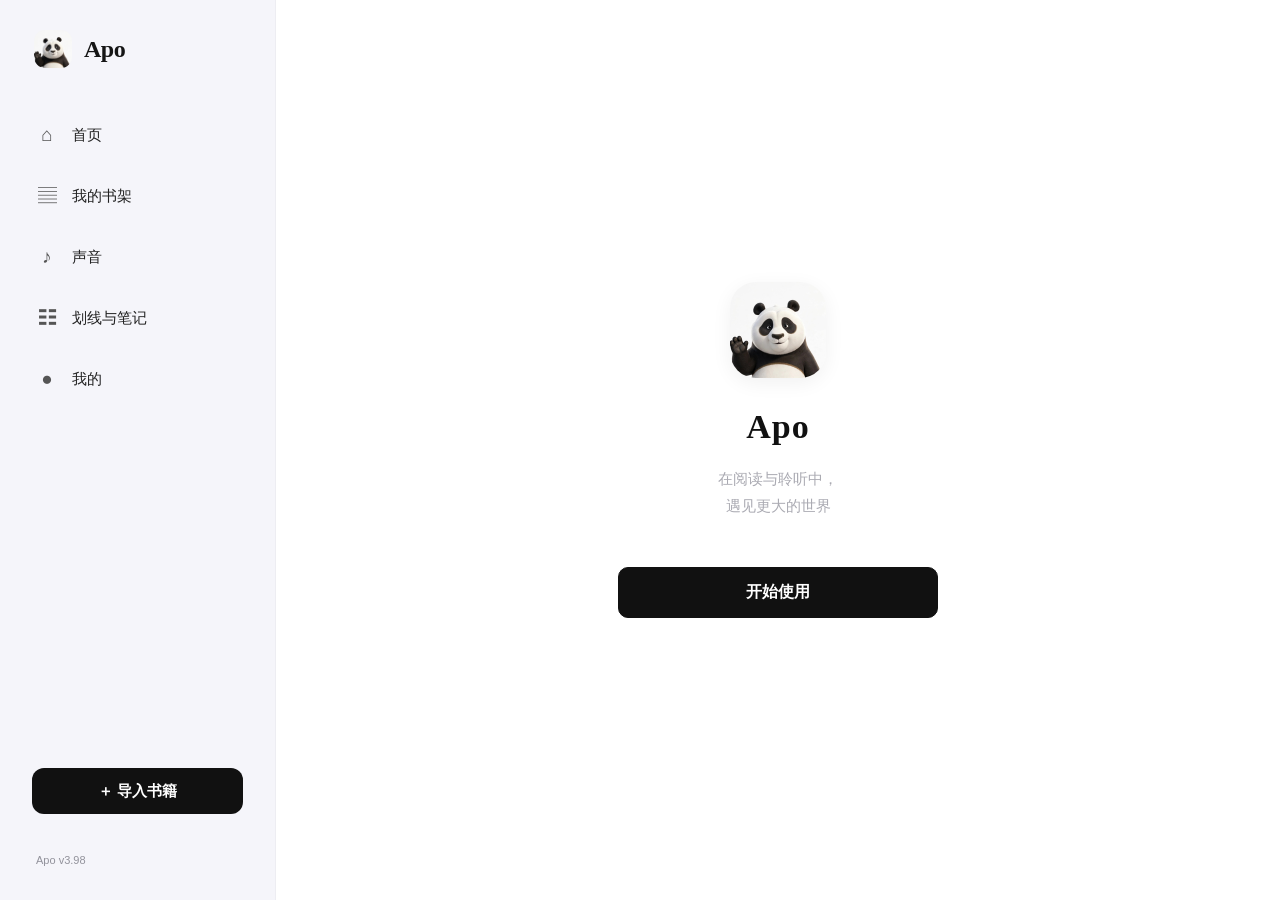
==== index.html @ 7607b4ea "v3.98: fix tap-to-flip stealing first tap in immersive mode — edge tap now reveals chrome instead of" ====
<!DOCTYPE html>
<html lang="zh-CN">
<head>
<meta charset="UTF-8">
<meta name="viewport" content="width=device-width, initial-scale=1.0, viewport-fit=cover">
<meta name="theme-color" content="#ffffff">
<meta name="mobile-web-app-capable" content="yes">
<meta name="apple-mobile-web-app-capable" content="yes">
<meta name="apple-mobile-web-app-status-bar-style" content="default">
<link rel="manifest" href="manifest.json">
<link rel="icon" type="image/png" sizes="192x192" href="icon-192.png">
<link rel="apple-touch-icon" href="icon-192.png">
<title>Apo · 把书听成故事</title>
<link rel="stylesheet" href="css/styles.css">
<script>
if ('serviceWorker' in navigator) {
  window.addEventListener('load', () => {
    navigator.serviceWorker.register('./sw.js').then(reg=>{
      // 主动检查更新：加载时 + 切回前台时 + 每 10 分钟
      const check=()=>{ try{ reg.update(); }catch(_){} };
      check();
      setInterval(check, 10*60*1000);
      document.addEventListener('visibilitychange', ()=>{ if(!document.hidden) check(); });
      // 新版本就绪后弹条提示，用户点一下即刷新（不打断阅读）
      reg.addEventListener('updatefound', ()=>{
        const nw=reg.installing;
        if(!nw) return;
        nw.addEventListener('statechange', ()=>{
          if(nw.state==='installed' && navigator.serviceWorker.controller){
            const bar=document.createElement('div');
            bar.id='sw-update-bar';
            bar.innerHTML='<span>Apo 有新版本</span><button>立即更新</button>';
            bar.querySelector('button').onclick=()=>window.location.reload();
            document.body.appendChild(bar);
          }
        });
      });
    }).catch(()=>{});
  });
}
</script>
</head>
<body>
<aside id="sidebar">
  <div class="sb-brand"><img src="icon-192.png" alt="Apo"><span>Apo</span></div>
  <button class="sb-item cur" data-v="home"><span class="ti">⌂</span>首页</button>
  <button class="sb-item" data-v="library"><span class="ti">▤</span>我的书架</button>
  <button class="sb-item" data-v="voice"><span class="ti">♪</span>声音</button>
  <button class="sb-item" data-v="notes"><span class="ti">☷</span>划线与笔记</button>
  <button class="sb-item" data-v="mine"><span class="ti">●</span>我的</button>
  <div class="sb-foot">
    <button class="sb-import" id="sb-add">＋ 导入书籍</button>
    <div class="sb-ver">Apo v3.98</div>
  </div>
</aside>
<div id="app">

  <!-- 启动页 -->
  <main id="view-splash" class="view hidden">
    <div class="splash-logo"><img src="icon-192.png" alt="Apo"></div>
    <h1 class="serif">Apo</h1>
    <p class="slogan">在阅读与聆听中，<br>遇见更大的世界</p>
    <button id="btn-start" class="btn-primary">开始使用</button>
  </main>

  <!-- 首页 -->
  <main id="view-home" class="view hidden">
    <header class="rd-top">
      <div class="rd-logo">Apo</div>
      <div class="rd-top-icons">
        <button class="rd-icbtn" id="btn-home-settings" title="我的" aria-label="我的"><svg width="22" height="22" viewBox="0 0 24 24" fill="none" stroke="#111" stroke-width="2" stroke-linecap="round"><line x1="4" y1="7" x2="20" y2="7"/><circle cx="9" cy="7" r="2.2" fill="#fff"/><line x1="4" y1="17" x2="20" y2="17"/><circle cx="15" cy="17" r="2.2" fill="#fff"/></svg></button>
        <button class="rd-avatar" id="btn-mine" title="我的" style="font-size:12px">忆宁</button>
      </div>
    </header>
    <div class="rd-search" id="home-search" role="button" tabindex="0" aria-label="搜索书籍"><span>✦</span><span class="hs-t">搜书名、作者，或描述你想找的书</span></div>

    <div class="rd-banner" id="banner">
      <button class="rb-x" id="banner-x" aria-label="关闭横幅">✕</button>
      <div class="rb-slides">
        <div class="rb-slide cur" data-s="0">
          <div class="rb-t">连续阅读打卡</div>
          <div class="rb-d" id="banner-sub">今天还没开始读，点下面开始今日阅读。</div>
          <button class="rb-btn" id="banner-btn">去阅读 ›</button>
        </div>
        <div class="rb-slide" data-s="1">
          <div class="rb-t">克隆你的声音</div>
          <div class="rb-d">录 20 秒，做出你的专属音色，用自己的声音听书。</div>
          <button class="rb-btn" id="banner-btn2">去克隆 ›</button>
        </div>
      </div>
      <div class="rb-dots" id="banner-dots"><i class="cur" data-s="0"></i><i data-s="1"></i></div>
      <div class="rb-bg"></div>
    </div>

    <div id="continue-wrap" class="hidden">
      <div class="rd-sec"><h3>继续阅读</h3></div>
      <div class="rd-hscroll" id="cont-list"></div>
    </div>

    <div>
      <div class="rd-sec"><h3>经典必读</h3><button class="more" id="classics-more">›</button></div>
      <div class="rd-hscroll" id="classics-list"></div>
    </div>

    <div class="rd-sec" id="home-stats-link"><h3>阅读统计 <small>›</small></h3></div>
    <div class="rd-stat">
      <div class="rd-ring">
        <svg viewBox="0 0 120 120">
          <circle cx="60" cy="60" r="52" class="rg-bg"/>
          <circle cx="60" cy="60" r="52" class="rg-fg" id="stat-ring-fg"/>
        </svg>
        <div class="rd-ring-c"><div class="lb">今日阅读时长</div><div class="tm" id="stat-time">0:00</div></div>
      </div>
    </div>
    <div class="rd-goal"><span id="stat-streak" style="margin-right:10px;color:#888;font-size:13px">🔥0天</span><button id="stat-goal">目标 <b id="stat-target">30分钟</b> ▾</button></div>

    <div id="home-empty" class="empty hidden">
      <svg class="empty-illus" viewBox="0 0 150 112" aria-hidden="true">
        <circle cx="75" cy="56" r="52" fill="#f7f2e7"/>
        <path d="M48 72 Q61 64 75 70 Q89 64 102 72 L102 46 Q89 38 75 44 Q61 38 48 46 Z" fill="#fffdf8" stroke="#2b2620" stroke-width="2.5" stroke-linejoin="round"/>
        <line x1="75" y1="44" x2="75" y2="70" stroke="#2b2620" stroke-width="2"/>
        <path d="M36 50 q-7 6 0 13" stroke="#c9a86a" stroke-width="2.5" fill="none" stroke-linecap="round"/>
        <path d="M112 50 q8 7 0 13" stroke="#b5493a" stroke-width="2.5" fill="none" stroke-linecap="round"/>
        <path d="M120 44 q12 11 0 25" stroke="#b5493a" stroke-width="2.5" fill="none" stroke-linecap="round" opacity=".5"/>
      </svg><p class="serif">书架还是空的</p>
      <p class="sub">点下方 ＋ 导入 PDF / EPUB / TXT，把书听成故事</p>
    </div>
  </main>

  <!-- 书架 -->
  <main id="view-library" class="view hidden">
    <header class="rd-lib-top">
      <div class="t serif">书架</div>
      <div class="ics">
        <button class="lib-icbtn" id="lib-search" title="搜索书架" aria-label="搜索书架">⌕</button>
        <button class="lib-icbtn" id="lib-sort" title="切换排序" aria-label="切换排序">⇅</button>
        <button class="lib-icbtn" id="lib-menu" title="按类型筛选" aria-label="按类型筛选">⋮</button>
      </div>
    </header>
    <div id="shelf-toolbar" class="hidden">
      <label class="shelf-find" title="只搜索本机书架">
        <span aria-hidden="true">⌕</span><input id="shelf-filter" type="search" placeholder="搜索我的书架">
      </label>
      <select id="shelf-format" aria-label="按文件类型筛选">
        <option value="all">全部文件</option><option value="pdf">PDF</option><option value="epub">EPUB</option><option value="txt">TXT</option><option value="docx">DOCX</option>
      </select>
      <select id="shelf-sort" aria-label="书籍排序">
        <option value="recent">最近阅读</option><option value="added">添加时间</option><option value="title">书名</option>
      </select>
      <span id="shelf-count" class="shelf-count"></span>
    </div>
    <div id="view-shelf">
      <section id="recent-section" class="shelf-section recent-section">
        <div class="shelf-section-head"><h2>最近阅读</h2><span id="recent-count"></span></div>
        <div class="recent-viewport">
          <div id="recent-list" class="recent-list"></div>
          <button id="recent-next" class="recent-next" aria-label="查看更多最近阅读">›</button>
        </div>
      </section>
      <section class="shelf-section">
        <div id="cat-bar" aria-label="书架分类"></div>
        <div id="shelf-has">
          <div id="shelf-list"></div>
          <div id="shelf-no-results" class="empty hidden">没有符合条件的书籍</div>
        </div>
        <div id="shelf-empty" class="empty hidden">
          <div class="empty-icon">▤</div>
          <p class="serif">书架还是空的</p>
          <p class="sub">导入 PDF / EPUB / DOCX / TXT，把书听成故事</p>
          <button id="btn-import-empty" class="btn-primary">＋ 添加第一本书</button>
        </div>
      </section>
    </div>
    <input type="file" id="ocr-input" accept="image/*" hidden>
    <input type="file" id="file-input" accept=".pdf,.epub,.txt,.docx,.md,.html,.htm,.fb2" multiple hidden>
  </main>

  <!-- 搜书（正版来源） -->
  <main id="view-search" class="view hidden">
    <div class="s-top">
      <button class="s-back" id="search-back">‹</button>
      <input class="s-input" id="search-q" placeholder="搜书名、作者，或描述你想找的书">
      <button class="s-go" id="btn-search" aria-label="搜索书目">➤</button>
    </div>
    <button id="btn-anna" class="anna-btn">📚 在 Anna's Archive 搜书 <span>↗</span></button>
    <div id="anna-fallback" class="hidden" style="padding:8px 20px 0;font-size:13px;color:#888"></div>
    <div class="aa-mirrors" id="aa-mirrors"><span>镜像：</span><button data-m="https://annas-archive.pk">.pk</button><button data-m="https://annas-archive.gl">.gl</button><button data-m="https://annas-archive.gd">.gd</button><span class="aa-hint">打不开就换一个</span></div>
    <div class="search-note">目录检索会向 Open Library 与 Project Gutenberg 发送关键词。勾选 Gemini 后，描述也会发给 Google Gemini 做检索词扩展。点上方按钮直接在 Anna's Archive 全网搜书。</div>
    <label class="search-ai-toggle"><input id="search-ai" type="checkbox"><span>✦ 用 Gemini 理解我的描述</span></label>
    <div id="search-history" class="search-history"></div>
    <div id="search-results"></div>
  </main>

  <!-- 书籍详情 -->
  <!-- 阅读器 -->
  <main id="view-reader" class="view hidden">
    <header id="reader-bar">
      <div class="reader-leading">
        <button id="btn-back" class="icon-btn" aria-label="返回">‹</button>
      </div>
      <div class="reader-doc">
        <div class="reader-doc-meta"><span id="reader-chapter" class="reader-ch" title="打开目录"></span><span id="reader-count" class="reader-count"></span></div>
      </div>
      <div class="reader-center">
        <button id="btn-ai-typeset" class="ai-typeset-btn" title="AI 排版"><span class="ai-spark">✦</span>AI排版</button>
      </div>
      <div class="reader-actions">
        <button id="btn-reader-pdf" class="icon-btn pdf-btn hidden" title="切到 PDF 原版">P</button>
        <button id="btn-reader-toc" class="icon-btn" title="目录">☰</button>
        <button id="btn-reader-typeset" class="icon-btn" title="排版设置">Aa</button>
        <button id="btn-reader-more" class="icon-btn" title="更多">···</button>
      </div>
    </header>
    <div id="ai-typeset-status" class="hidden"><span class="ai-spin">↻</span><span id="ai-typeset-status-t">AI排版中…</span></div>
    <div id="chapter-drawer" class="drawer hidden">
      <div class="drawer-head"><span class="serif">目录</span> <button id="btn-chapters-close" class="btn-ghost">✕</button></div>
      <div class="cd-seg" role="tablist">
        <button class="cd-seg-btn" data-tab="search">搜索</button>
        <button class="cd-seg-btn cur" data-tab="toc">目录</button>
        <button class="cd-seg-btn" data-tab="marks">书签</button>
      </div>
      <div class="cd-pane hidden" id="cd-pane-search">
        <div class="cd-search-top">
          <input id="cd-search-q" type="search" placeholder="搜索本书内容" aria-label="搜索本书内容">
          <button id="cd-search-prev" class="btn-ghost sm" title="上一个结果">↑</button>
          <button id="cd-search-next" class="btn-ghost sm" title="下一个结果">↓</button>
        </div>
        <div id="cd-search-count" class="cd-search-count">输入关键词搜索整本书</div>
        <div id="cd-search-results"></div>
      </div>
      <div class="cd-pane" id="cd-pane-toc">
        <div class="drawer-tools">
          <button id="dr-ai" class="btn-ghost sm">✦ AI 助手</button>
          <button id="dr-type" class="btn-ghost sm">Aa 排版</button>
          <button id="dr-bilingual" class="btn-ghost sm">🌐 双语</button>
          <button id="dr-trbook" class="btn-ghost sm">📖 整书翻译</button>
          <button id="dr-notes" class="btn-ghost sm">▤ 划线笔记</button>
          <button id="dr-bookmark" class="btn-ghost sm">♧ 本页书签</button>
          <div id="tr-progress" style="display:none;width:100%;font-size:12px;color:#666;padding:6px 0"></div>
        </div>
        <div id="chapter-list"></div>
      </div>
      <div class="cd-pane hidden" id="cd-pane-marks">
        <div id="cd-marks-list"></div>
      </div>
    </div>
    <div id="reader-pages"><article id="content"></article></div>
    <div class="reader-turn-controls" aria-label="翻页控制">
      <button id="reader-prev" class="reader-turn" type="button" aria-label="上一页" title="上一页">‹</button>
      <button id="reader-next" class="reader-turn" type="button" aria-label="下一页" title="下一页">›</button>
    </div>
    <div id="sel-tip" class="sel-tip hidden">已选中 <button id="btn-hl" class="btn-ghost sm">划线</button><button id="btn-note" class="btn-ghost sm">笔记</button><button id="btn-tr" class="btn-ghost sm">翻译</button><button id="btn-ai-ask" class="btn-primary sm">AI 讲解</button></div>
    <div id="reader-fabs">
      <button id="ai-fab" title="AI 书伴"><span>Ai</span></button>
      <button id="stop-fab" title="停止朗读">■</button>
    </div>
    <div id="voice-sheet" class="sheet hidden">
      <div class="sheet-head"><span class="serif">音色广场</span> <button id="voice-sheet-close" class="btn-ghost">✕</button></div>
      <div id="vs-tabs" role="tablist">
        <button data-tab="plaza" class="cur">音色广场</button>
        <button data-tab="recent">最近</button>
        <button data-tab="fav">收藏</button>
        <button data-tab="clone">克隆</button>
        <button data-tab="offline">离线</button>
      </div>
      <div id="vs-filters">
        <button data-f="lang">中文 ›</button>
        <button data-f="gender">性别 ›</button>
        <button data-f="texture">音色质感 ›</button>
        <button data-f="scene">场景 ›</button>
      </div>
      <div id="voice-sheet-list"></div>
      <p class="hint" style="padding:0 18px 14px">点头像试听，点名字选用；云端音色按字符计费。</p>
    </div>
    <footer id="reader-player">
      <div class="rp-times">
        <span id="rp-elapsed">00:00:00</span>
        <input type="range" id="rp-seek" min="0" max="1000" value="0" aria-label="播放进度">
        <span id="rp-remaining">-00:00:00</span>
      </div>
      <div class="rp-row">
        <div class="cover sm rp-cover" id="rp-cover" title="打开全屏播放器"></div>
        <div class="rp-controls">
          <button id="rp-back" class="rp-btn" title="快退15秒"><svg viewBox="0 0 24 24" fill="none" stroke="currentColor" stroke-width="2" stroke-linecap="round" stroke-linejoin="round" aria-hidden="true"><polyline points="1 4 1 10 7 10"></polyline><path d="M3.51 15a9 9 0 1 0 2.13-9.36L1 10"></path></svg></button>
          <button id="rp-play" class="rp-play" title="播放/暂停"><svg viewBox="0 0 24 24" fill="currentColor" aria-hidden="true"><path d="M7 2v20l14-10z"/></svg></button>
          <button id="rp-fwd" class="rp-btn" title="快进15秒"><svg viewBox="0 0 24 24" fill="none" stroke="currentColor" stroke-width="2" stroke-linecap="round" stroke-linejoin="round" aria-hidden="true"><polyline points="23 4 23 10 17 10"></polyline><path d="M20.49 15a9 9 0 1 1-2.12-9.36L23 10"></path></svg></button>
        </div>
        <button id="rp-speed" class="rp-speed" title="倍速"><svg viewBox="0 0 24 24" width="16" height="16" fill="none" stroke="currentColor" stroke-width="1.8" stroke-linejoin="round"><path d="M12 2.5l7.5 4.3v8.4L12 19.5l-7.5-4.3V6.8z"/><circle cx="12" cy="11" r="2.6"/></svg><span id="rp-speed-v">1.0x</span></button>
      </div>
    </footer>
  </main>

  <!-- 声音中心 -->
  <main id="view-voice" class="view hidden">
    <header class="topbar"><div class="brand serif">声音</div><span style="width:34px"></span></header>
    <div class="voice-tabs">
      <button class="vt cur" data-t="plaza">广场</button>
      <button class="vt" data-t="cloud">云端</button>
      <button class="vt" data-t="clone">克隆</button>
      <button class="vt" data-t="multi">多角色</button>
    </div>
    <div id="vt-plaza">
      <div class="chips" id="plaza-chips"></div>
      <div id="plaza-note"></div>
      <div id="plaza-list"></div>
      <p class="hint">广场音色为本机高质量系统语音精选，离线可用。最终音质取决于设备自带的语音库（Edge / iOS 的中文语音效果最好）。</p>
    </div>
    <div id="vt-cloud" class="hidden">
      <div class="sec-head" style="margin-top:2px"><h3 class="serif" id="cloud-count">云端</h3>
        <button class="btn-ghost sm" id="btn-cloud-refresh">↻ 刷新</button></div>
      <div id="cloud-list"></div>
      <p class="hint">ElevenLabs 云端音色：每个都是独立训练的嗓音，千奇百怪。试听与朗读按字符计费，免费版每月约可听半小时。你在 ElevenLabs 克隆的音色会自动出现在这里。</p>
    </div>
    <div id="vt-clone" class="hidden">
      <div class="sec-head" style="margin-top:2px"><h3 class="serif" id="clone-count">我的音色</h3>
        <button class="btn-primary sm" id="btn-clone-new">＋ 创建克隆音色</button></div>
      <div id="clone-list"></div>
      <p class="hint">克隆在服务商云端完成：准备一段 20 秒以上的清晰人声（录制 / 上传音频 / 上传视频自动提取），经克隆接口生成专属 voice id。Key 只存本机。</p>
    </div>
    <div id="vt-multi" class="hidden">
      <div id="cast-books"></div>
      <p class="hint">AI 通读全书解析人物角色，为每个角色分配音色，朗读时按说话人自动切换。用到「我的」里的 Gemini Key。</p>
    </div>
  </main>

  <!-- AI书伴 -->
  <main id="view-bookchat" class="view hidden">
    <div class="s-top"><button class="s-back" id="bookchat-back">‹</button><div class="serif" style="font-size:18px">📖 AI书伴</div><div style="width:40px"></div></div>
    <div id="bookchat-sugg" style="padding:4px 20px 8px"></div>
    <div id="bookchat-list" style="padding:8px 0 16px;max-height:55vh;overflow-y:auto"></div>
    <div style="display:flex;gap:8px;padding:0 20px 30px">
      <input class="s-input" id="bookchat-input" placeholder="问这本书…" style="background:#fff">
      <button class="btn-primary" id="bookchat-send">发送</button>
    </div>
  </main>

  <!-- 书签 -->
  <main id="view-bookmarks" class="view hidden">
    <div class="s-top"><button class="s-back" id="bookmarks-back">‹</button><div class="serif" style="font-size:18px">我的书签</div><div style="width:40px"></div></div>
    <div id="bookmarks-list" style="padding:8px 0 40px"></div>
  </main>

  <!-- 阅读统计详情 -->
  <main id="view-stats" class="view hidden">
    <div class="s-top"><button class="s-back" id="stats-back">‹</button><div class="serif" style="font-size:18px">阅读统计</div><div style="width:40px"></div></div>
    <div style="padding:0 20px">
      <div style="display:flex;gap:8px;margin-bottom:12px" id="stats-tabs">
        <button class="chat-sugg" data-p="week">周</button>
        <button class="chat-sugg" data-p="month">月</button>
      </div>
      <div id="stats-chart" style="display:flex;align-items:flex-end;gap:6px;height:160px;padding:12px;background:#fff;border-radius:12px;margin-bottom:12px"></div>
      <div id="stats-summary" style="background:#fff;border-radius:12px;padding:14px 16px"></div>
      <div style="margin-top:12px;background:#fff;border-radius:12px;padding:14px 16px">
        <div class="serif" style="margin-bottom:8px">每日目标（分钟）</div>
        <div style="display:flex;gap:8px" id="stats-goals"></div>
      </div>
    </div>
  </main>

  <!-- 笔记汇总 -->
  <main id="view-notes" class="view hidden">
    <div class="s-top"><button class="s-back" id="notes-back">‹</button><div class="serif" style="font-size:18px">划线与笔记</div><div style="width:40px"></div></div>
    <div id="notes-list" style="padding:8px 0 40px"></div>
  </main>

  <!-- 我的 -->
  <main id="view-mine" class="view hidden">
    <header class="topbar">
      <button id="mine-back" class="icon-btn">‹</button>
      <span style="width:34px"></span>
    </header>
    <div id="view-mine-body" style="padding:6px 18px 150px">
      <div class="mine-head">
        <div class="avatar-btn lg">忆宁</div>
        <div><div class="t serif">余忆宁</div></div>
      </div>
      <div class="menu-card">
        <button class="menu-row" id="mn-notes"><span class="mi"><svg width="22" height="22" viewBox="0 0 24 24" fill="none" stroke="#111" stroke-width="1.8" stroke-linecap="round" stroke-linejoin="round"><path d="M6 3h9l4 4v14H6z"/><path d="M15 3v4h4"/><path d="M9 12h6M9 16h6"/></svg></span><span class="mt">读书笔记</span><i>›</i></button>
        <button class="menu-row" id="mn-voice"><span class="mi"><svg width="22" height="22" viewBox="0 0 24 24" fill="none" stroke="#111" stroke-width="1.8" stroke-linecap="round" stroke-linejoin="round"><path d="M12 3a3 3 0 0 1 3 3v5a3 3 0 0 1-6 0V6a3 3 0 0 1 3-3z"/><path d="M5 11a7 7 0 0 0 14 0"/><path d="M12 18v3"/></svg></span><span class="mt">我的音色</span><i>›</i></button>
        <button class="menu-row" id="mn-badges"><span class="mi"><svg width="22" height="22" viewBox="0 0 24 24" fill="none" stroke="#111" stroke-width="1.8" stroke-linecap="round" stroke-linejoin="round"><circle cx="12" cy="14" r="5"/><path d="M9 9.6 7 3h4l1 3.2L13 3h4l-2 6.6"/><path d="M12 11.8l.7 1.5 1.6.2-1.2 1.1.3 1.6-1.4-.8-1.4.8.3-1.6-1.2-1.1 1.6-.2z"/></svg></span><span class="mt">我的徽章</span><i>›</i></button>
      </div>
      <button class="invite-banner" id="btn-invite">
        <span class="ib-txt"><b>分享 Apo</b><small>一起听书，把好书推给朋友</small></span>
        <span class="ib-gift">🎁</span>
      </button>
      <div class="menu-card">
        <button class="menu-row" id="st-share"><span class="mi"><svg width="22" height="22" viewBox="0 0 24 24" fill="none" stroke="#111" stroke-width="1.8" stroke-linecap="round" stroke-linejoin="round"><rect x="4" y="4" width="16" height="16" rx="3"/><path d="M9 15l6-6"/><path d="M11 9h4v4"/></svg></span><span class="mt">分享 Apo</span><i>›</i></button>
        <button class="menu-row" id="st-bookmarks"><span class="mi"><svg width="22" height="22" viewBox="0 0 24 24" fill="none" stroke="#111" stroke-width="1.8" stroke-linecap="round" stroke-linejoin="round"><path d="M7 3h10v18l-5-4-5 4z"/></svg></span><span class="mt">我的书签</span><i>›</i></button>
        <button class="menu-row" id="st-settings"><span class="mi"><svg width="22" height="22" viewBox="0 0 24 24" fill="none" stroke="#111" stroke-width="1.8" stroke-linecap="round" stroke-linejoin="round"><circle cx="12" cy="12" r="3.2"/><path d="M12 2.8v3M12 18.2v3M2.8 12h3M18.2 12h3M5.5 5.5l2.1 2.1M16.4 16.4l2.1 2.1M18.5 5.5l-2.1 2.1M7.6 16.4l-2.1 2.1"/></svg></span><span class="mt">设置</span><i>›</i></button>
        <button class="menu-row" id="st-about"><span class="mi"><svg width="22" height="22" viewBox="0 0 24 24" fill="none" stroke="#111" stroke-width="1.8" stroke-linecap="round" stroke-linejoin="round"><circle cx="12" cy="12" r="9"/><path d="M9.6 9.2a2.4 2.4 0 1 1 3.3 2.3c-.7.4-.9.9-.9 1.7"/><path d="M12 17h.01"/></svg></span><span class="mt">关于 Apo</span><i>›</i></button>
      </div>

    </div>
  </main>

  <!-- 我的徽章 -->
  <main id="view-badges" class="view hidden">
    <header class="topbar">
      <button id="badges-back" class="icon-btn">‹</button>
      <div class="brand serif">我的徽章</div>
      <span style="width:34px"></span>
    </header>
    <div style="padding:6px 18px 170px">
      <p class="sub" id="badges-summary" style="margin:6px 2px 14px"></p>
      <div id="badges-list"></div>
    </div>
  </main>

  <!-- 迷你播放器 -->
  <div id="mini-player" class="hidden">
    <div id="mp-bar"><i id="mp-fill"></i></div>
    <div class="cover sm" id="mp-cover"></div>
    <div style="flex:1;min-width:0"><div id="mp-title"></div><div id="mp-pos"></div></div>
    <button id="mp-play"><svg viewBox="0 0 24 24" fill="currentColor" aria-hidden="true"><path d="M7 2v20l14-10z"/></svg></button>
  </div>

  <!-- 完整播放器 -->
  <div id="player-full" class="hidden">
    <div class="fp-nav">
      <button id="fp-close" class="icon-btn">‹</button>
      <span class="serif" id="fp-state" style="font-weight:700">正在播放</span>
      <span style="width:34px"></span>
    </div>
    <div class="fp-hero">
      <div class="cover lg" id="fp-cover"></div>
      <h2 id="fp-title" class="serif"></h2>
      <p class="sub" id="fp-sub"></p>
      <div class="fp-progress">
        <input type="range" id="fp-seek" min="0" max="1000" value="0">
        <div class="fp-wave" id="fp-wave"></div>
        <div class="fp-times"><span id="fp-cur"></span><span id="fp-total"></span></div>
      </div>
    </div>
    <div class="fp-controls">
      <button class="fp-skip" id="fp-back15"><b>↺</b>15秒</button>
      <button id="fp-play"><svg viewBox="0 0 24 24" fill="currentColor" aria-hidden="true"><path d="M7 2v20l14-10z"/></svg></button>
      <button class="fp-skip" id="fp-fwd15"><b>↻</b>15秒</button>
    </div>
    <div class="fp-tools">
      <button class="fp-tool" id="fp-speed"><b>⟳</b><span>倍速</span></button>
      <button class="fp-tool" id="fp-timer"><b>◷</b><span>定时</span></button>
      <button class="fp-tool" id="fp-chapters"><b>☰</b><span>章节</span></button>
      <button class="fp-tool" id="fp-voice"><b>🎙</b><span>音色</span></button>
    </div>
  </div>

  <!-- 排版 -->
  <div id="typeset" class="sheet hidden">
    <div class="sheet-head"><span class="serif">排版</span> <button id="btn-type-close" class="btn-ghost">✕</button></div>
    <div class="ts-sec">
      <div class="ts-size-top"><span class="ts-a">A</span><span class="ts-bubble" id="ts-size2-v">24</span><span class="ts-a big">A</span></div>
      <input type="range" id="ts-size2" min="14" max="26" step="1" class="ts-range" aria-label="字号">
    </div>
    <button class="ts-row" id="ts-font-row"><span class="ts-label">字体</span><span class="ts-val" id="ts-font-name">宋体</span><span class="ts-chev">›</span></button>
    <div class="ts-sec">
      <div class="ts-label">行间距</div>
      <div class="ts-pills" id="ts-lh-pills">
        <button data-lh="13">1.3</button><button data-lh="15">1.5</button><button data-lh="18">1.8</button><button data-lh="20">2.0</button><button data-lh="25">2.5</button>
      </div>
    </div>
    <div class="ts-sec">
      <div class="ts-label">颜色</div>
      <div class="ts-swatches" id="ts-ink-sw">
        <button data-ink="#1d1d1f" style="--sw:#1d1d1f" aria-label="墨黑"></button>
        <button data-ink="#4a3f2c" style="--sw:#4a3f2c" aria-label="棕褐"></button>
        <button data-ink="#2e4a2e" style="--sw:#2e4a2e" aria-label="墨绿"></button>
        <button data-ink="#2c3e50" style="--sw:#2c3e50" aria-label="藏青"></button>
        <button data-ink="#5a4a1a" style="--sw:#5a4a1a" aria-label="赭黄"></button>
        <button data-ink="#e8e2f5" style="--sw:#e8e2f5" aria-label="浅紫"></button>
      </div>
    </div>
    <div class="ts-sec">
      <div class="ts-label">背景</div>
      <div class="ts-swatches" id="ts-bg-sw">
        <button data-theme="day" style="--sw:#ffffff" aria-label="白天"></button>
        <button data-theme="sepia" style="--sw:#f6efe0" aria-label="暖纸"></button>
        <button data-theme="yellow" style="--sw:#fff9e6" aria-label="鹅黄"></button>
        <button data-theme="green" style="--sw:#e8f5e9" aria-label="豆绿"></button>
        <button data-theme="blue" style="--sw:#e8f0f8" aria-label="雾蓝"></button>
        <button data-theme="night" style="--sw:#14101d" aria-label="夜间"></button>
      </div>
    </div>
    <div class="ts-sec">
      <div class="ts-label">翻页方式</div>
      <div class="ts-flip-cards" id="ts-flip-pills">
        <button data-flip="curl"><span class="flip-ic">📖</span>仿真翻页</button><button data-flip="slide"><span class="flip-ic">↔</span>左右滑动</button><button data-flip="none"><span class="flip-ic">▢</span>无动画</button>
      </div>
    </div>
    <button class="ts-row" id="ts-more-row"><span class="ts-label">更多设置</span><span class="ts-chev">›</span></button>
    <button class="btn-primary sm" id="btn-reflow" style="margin-top:12px">✦ 智能重排</button>
    <p class="hint" style="padding:6px 0 0">按章节重算分段：段落粘在一起的书会重新分好段，章节结构不变。</p>
  </div>

  <!-- 更多设置（图五） -->
  <div id="more-settings-sheet" class="sheet hidden">
    <div class="sheet-head"><span><button id="ms-back" class="btn-ghost">‹</button> <span class="serif">更多设置</span></span> <button id="btn-ms-close" class="btn-ghost">✕</button></div>
    <div class="ms-sec">排版</div>
    <div class="ms-row"><div><div class="ms-t">两端对齐</div></div><button class="ms-switch on" id="ms-justify" role="switch" aria-checked="true"><span class="ms-knob"></span></button></div>
    <div class="ms-sec">翻页操作</div>
    <div class="ms-row"><div><div class="ms-t">点击翻页</div><div class="ms-sub">关闭时仅支持滑动翻页</div></div><button class="ms-switch on" id="ms-tapflip" role="switch" aria-checked="true"><span class="ms-knob"></span></button></div>
    <div class="ms-row"><div><div class="ms-t">单手模式</div><div class="ms-sub">点击左侧也翻至下页</div></div><button class="ms-switch" id="ms-onehand" role="switch" aria-checked="false"><span class="ms-knob"></span></button></div>
    <div class="ms-row"><div><div class="ms-t">音量键翻页</div><div class="ms-sub">网页版暂不支持</div></div><button class="ms-switch" id="ms-volkey" role="switch" aria-checked="false"><span class="ms-knob"></span></button></div>
    <div class="ms-sec">通用</div>
    <button class="ms-row ms-link" id="ms-display"><div><div class="ms-t">阅读显示</div></div><span class="ms-chev">›</span></button>
    <button class="ms-row ms-link" id="ms-lock"><div><div class="ms-t">锁屏时间</div></div><span class="ms-sub">跟随系统 ›</span></button>
  </div>

  <!-- 播放设置（图七） -->
  <div id="playback-sheet" class="sheet hidden">
    <div class="sheet-head"><span class="serif">播放设置</span> <button id="btn-pb-close" class="btn-ghost">✕</button></div>
    <div class="pb-card">
      <div class="pb-row"><span class="pb-t">⏱ 倍速</span><b id="pb-rate-v">1.0x</b></div>
      <div class="pb-marks"><span>0.5x</span><span>1.0x</span><span>1.5x</span><span>2.0x</span><span>2.5x</span><span>3.0x</span></div>
      <input type="range" id="pb-rate" min="0.5" max="3" step="0.25" value="1" aria-label="倍速">
    </div>
    <div class="pb-card">
      <div class="pb-row"><span class="pb-t">音质选择 💎</span><span class="pb-sub">高清音质暂未解锁</span></div>
      <div class="pb-seg"><button id="pb-q-hi" disabled>高音质 ⓘ</button><button id="pb-q-lo" class="cur">普通音质</button></div>
      <p class="pb-sub" style="margin:8px 2px 0">16K普通音质，流量消耗少</p>
    </div>
    <button class="pb-rowcard" id="pb-sleep"><div><div class="pb-t">定时关闭</div><div class="pb-sub">设置播放时间，到时自动暂停</div></div><span class="ms-chev">›</span></button>
    <div class="pb-rowcard" id="pb-loop"><div><div class="pb-t">循环播放</div><div class="pb-sub">读完从头再读一遍</div></div><button class="ms-switch" id="pb-loop-sw" role="switch" aria-checked="false"><span class="ms-knob"></span></button></div>
    <button class="pb-rowcard" id="pb-amb"><div><div class="pb-t">背景乐</div><div class="pb-sub">与其他音乐APP一起播放</div></div><span class="ms-chev">›</span></button>
    <button class="pb-rowcard" id="pb-disp"><div><div class="pb-t">听书显示设置</div><div class="pb-sub">播放自动跟随、段落高亮等</div></div><span class="ms-chev">›</span></button>
  </div>

  <!-- AI 助手 -->
  <div id="aisheet" class="sheet hidden tall">
    <div class="sheet-head"><span class="serif">✦ AI 助手</span> <button id="btn-ai-close" class="btn-ghost">✕</button></div>
    <div class="ai-tabs">
      <button class="ai-tab cur" data-m="explain">讲解</button>
      <button class="ai-tab" data-m="feynman">费曼模式</button>
      <button class="ai-tab" data-m="analogy">类比·动态</button>
    </div>
    <textarea id="ai-input" rows="3" placeholder="粘贴或选中正文文字…"></textarea>
    <div class="ai-actions">
      <button id="btn-ai-mic" class="btn-ghost sm" title="语音输入">🎤 语音输入</button>
      <button id="btn-ai-go" class="btn-primary sm">开始</button>
    </div>
    <div id="ai-out"></div>
    <div class="ai-foot hidden" id="ai-foot">
      <button id="btn-ai-speak" class="btn-ghost">🔊 朗读讲解</button>
      <button id="btn-ai-story" class="btn-ghost hidden">▶ 播放分镜</button>
    </div>
  </div>

  <!-- 阅读器 ··· 书菜单（v3.86：按 Readify 式重做） -->
  <div id="reader-book-menu" class="sheet hidden">
    <div class="rbm-head">
      <div class="cover rbm-cover" id="rbm-cover"></div>
      <div class="rbm-info">
        <div class="rbm-title" id="rbm-title"></div>
        <div class="rbm-sub" id="rbm-sub"></div>
      </div>
    </div>
    <div class="rbm-list">
      <button class="rbm-row" id="rbm-search"><span class="rbm-ic">⌕</span><span class="rbm-t">搜索</span><span class="rbm-chev">›</span></button>
      <button class="rbm-row" id="rbm-bookmark"><span class="rbm-ic">♧</span><span class="rbm-t">添加书签</span><span class="rbm-chev">›</span></button>
      <button class="rbm-row" id="rbm-notes"><span class="rbm-ic">▤</span><span class="rbm-t">笔记</span><span class="rbm-n" id="rbm-notes-n">0</span><span class="rbm-chev">›</span></button>
      <div class="rbm-row rbm-toggle-row"><span class="rbm-ic">✦</span><span class="rbm-t">情感增强 <em class="rbm-beta">BETA</em></span><button class="rbm-switch" id="rbm-emotion" role="switch" aria-checked="false" aria-label="情感增强"><span class="rbm-knob"></span></button></div>
      <button class="rbm-row" id="rbm-tr"><span class="rbm-ic">🌐</span><span class="rbm-t">翻译设置</span><span class="rbm-chev">›</span></button>
      <button class="rbm-row" id="rbm-cast"><span class="rbm-ic">🎭</span><span class="rbm-t">多角色配音</span><span class="rbm-chev">›</span></button>
      <button class="rbm-row" id="rbm-typeset"><span class="rbm-ic">✨</span><span class="rbm-t">AI 排版</span><span class="rbm-chev">›</span></button>
      <button class="rbm-row hidden" id="rbm-restore"><span class="rbm-ic">↩</span><span class="rbm-t">还原排版</span><span class="rbm-chev">›</span></button>
      <button class="rbm-row" id="rbm-rename"><span class="rbm-ic">✎</span><span class="rbm-t">重命名</span><span class="rbm-chev">›</span></button>
      <button class="rbm-row rbm-danger" id="rbm-del"><span class="rbm-ic">🗑</span><span class="rbm-t">删除</span></button>
    </div>
    <p class="hint rbm-hint">情感增强：云端音色用更富表现力的语调朗读；系统语音按句末语气微调音调与语速。</p>
  </div>

  <!-- PDF 原版视图（v3.86：顶栏“切到PDF”打开，按原文件页渲染） -->
  <div id="pdf-view" class="hidden">
    <header class="pdf-bar">
      <button id="pdf-back" class="icon-btn" aria-label="切回文本">‹</button>
      <span id="pdf-title" class="pdf-title"></span>
      <button id="pdf-to-text" class="btn-ghost sm">切回文本</button>
    </header>
    <div class="pdf-stage"><canvas id="pdf-canvas"></canvas></div>
    <footer class="pdf-foot">
      <button id="pdf-prev" class="icon-btn" aria-label="上一页">‹</button>
      <span id="pdf-page-label">第 1 页 / 共 1 页</span>
      <button id="pdf-next" class="icon-btn" aria-label="下一页">›</button>
    </footer>
  </div>

  <!-- 设置（v3.84：从我的页挪出来，我的页只留参考图四块） -->
  <div id="settings-sheet" class="sheet hidden">
    <div class="sheet-head"><span class="serif">设置</span> <button id="btn-settings-close" class="btn-ghost">✕</button></div>
      <div class="set-group">
        <div class="sec">朗读引擎</div>
        <label><span class="k">引擎</span><select id="sel-engine"><option value="system">系统语音（免费/离线）</option><option value="elevenlabs">ElevenLabs 云端（百变音色）</option><option value="custom">自定义 TTS API（含克隆音色）</option></select></label>
        <div id="engine-custom">
          <label><span class="k">API 地址</span><input id="tts-endpoint" class="txt" placeholder="https://api.xxx.com/v1/text-to-speech"></label>
          <label><span class="k">API Key</span><input id="tts-key" type="password" class="txt" placeholder="只存本机"></label>
          <label><span class="k">Voice ID</span><input id="tts-voice" class="txt" placeholder="克隆/预置音色的 ID"></label>
          <p class="hint">按 {text} 发送 POST JSON，返回音频流。音色克隆在你自己的服务商侧完成（如 ElevenLabs / MiniMax），本应用只负责调用。</p>
        </div>
        <label><span class="k">音色</span><select id="sel-voice"></select></label>
        <label><span class="k">语速</span><input type="range" id="rng-rate" min="50" max="400" value="100"><span id="rate-val">1.0x</span></label>
        <label><input type="checkbox" id="chk-dialog"><span class="k">对白音色</span><select id="sel-voice2"></select></label>
      </div>
      <div class="set-group">
        <div class="sec">背景音</div>
        <label><span class="k">背景音</span><select id="sel-amb"><option value="">关闭</option><option value="rain">雨声</option><option value="cafe">咖啡馆</option><option value="white">白噪音</option><option value="forest">森林夜晚</option></select></label>
        <label><span class="k">音量</span><input type="range" id="rng-amb" min="0" max="100" value="30"></label>
      </div>
      <div class="set-group">
        <div class="sec">排版</div>
        <label><span class="k">字号</span><input type="range" id="ts-size" min="14" max="26" value="18"><span id="ts-size-v">18</span></label>
        <label><span class="k">字体</span><select id="ts-font"><option value="serif">衬线（宋体）</option><option value="sans">无衬线（黑体）</option></select></label>
        <label><span class="k">行高</span><input type="range" id="ts-lh" min="16" max="28" value="18"><span id="ts-lh-v">1.8</span></label>
        <label><span class="k">翻页效果</span><select id="ts-flip"><option value="curl">3D 卷页 · 推荐</option><option value="slide">丝滑滑动</option><option value="none">无动画</option></select></label>
        <label><span class="k">主题</span><select id="ts-theme"><option value="day">白天</option><option value="sepia">暖纸</option><option value="yellow">鹅黄</option><option value="green">豆绿</option><option value="blue">雾蓝</option><option value="pink">樱粉</option><option value="gray">浅灰</option><option value="ink">墨黑</option><option value="darkblue">深蓝</option><option value="night">夜间</option></select></label>
      </div>
      <div class="set-group" id="engine-eleven">
        <div class="sec">ElevenLabs 云端语音</div>
        <label><span class="k">API Key</span><input id="eleven-key" type="password" class="txt" placeholder="elevenlabs.io 获取，只存本机"></label>
        <p class="hint">免费版每月 1 万字符（约半小时中文朗读），超出后需付费。Key 只存本机。云端音色去「声音 → 云端」试听选用；你在 ElevenLabs 克隆的音色会自动出现在云端列表里。</p>
        <div style="margin-top:8px;display:flex;gap:8px;align-items:center;flex-wrap:wrap">
          <button class="btn-ghost sm" id="btn-eleven-test">测试连接</button>
          <span class="sub" id="eleven-test-out"></span>
        </div>
      </div>
      <div class="set-group">
        <div class="sec">声音克隆服务</div>
        <label><span class="k">服务商</span><select id="sel-clone-provider">
          <option value="elevenlabs">ElevenLabs</option>
          <option value="custom">自定义接口</option>
        </select></label>
        <label><span class="k">API Key</span><input id="clone-key" type="password" class="txt" placeholder="只存本机"></label>
        <div id="clone-custom" class="hidden">
          <label><span class="k">克隆接口</span><input id="clone-ep" class="txt" placeholder="https://…/v1/voice_clone"></label>
          <label><span class="k">名称字段</span><input id="clone-field-name" class="txt" value="name"></label>
          <label><span class="k">文件字段</span><input id="clone-field-file" class="txt" value="file"></label>
          <label><span class="k">ID 路径</span><input id="clone-id-path" class="txt" value="voice_id"></label>
        </div>
        <p class="hint">ElevenLabs：POST /v1/voices/add（multipart：name + files），Key 为 xi-api-key。自定义：按服务商文档填接口与字段，返回 JSON 中 voice id 的路径（如 data.voice_id）。克隆出的音色走「自定义 TTS API」引擎朗读。</p>
      </div>
      <div class="set-group">
        <div class="sec">导入</div>
        <div style="display:flex;gap:8px;align-items:center;flex-wrap:wrap">
          <button class="btn-ghost sm" id="btn-auto-import">选择下载文件夹并自动导入</button>
          <span class="sub" id="auto-import-state"></span>
        </div>
        <p class="hint">桌面版 Chrome/Edge 可选一个文件夹，以后下载进这个文件夹的新书会自动上架。手机浏览器不支持文件夹监听，可用导入页手动导入。</p>
        <label><span class="k">OCR Key</span><input id="ocr-key" type="password" class="txt" placeholder="ocr.space 免费 Key，不填用公共演示 Key"></label>
        <p class="hint">拍照识字走 ocr.space 免费接口；不填 Key 时用公共演示 Key（有次数限制），想多用去 ocr.space 免费注册一个填进来，只存本机。</p>
      </div>
      <div class="set-group">
        <div class="sec">Gemini 辅助阅读</div>
        <label><span class="k">API Key</span><input id="gemini-key" type="password" class="txt" placeholder="Google AI Studio 获取，只存本机"></label>
        <label><span class="k">模型</span><input id="gemini-model" class="txt" value="gemini-3.8-flash"></label>
        <label><input type="checkbox" id="chk-wakelock" checked><span class="k">屏幕常亮</span><span class="sub">播放时保持</span></label>
        <p class="hint">书籍、进度、Key 只存本机，不上传。阅读时选中正文文字点"AI 讲解"，或点播放条上的 ✦。</p>
      </div>
  </div>

  <!-- 导入底部弹窗 -->
  <div id="import-sheet" class="sheet bottom hidden">
    <div class="grab"></div>
    <div class="sheet-title serif">导入</div>
    <p class="sheet-sub">支持txt/pdf/epub/docx/fb2/md</p>
    <button class="imp-opt" id="imp-aisearch"><span class="io-ic">🔍</span><span class="io-t">AI 搜书 <span class="sub">Anna's Archive 全网搜书</span></span><i>›</i></button>
    <button class="imp-opt" id="imp-file"><span class="io-ic">📁</span><span class="io-t">从文件导入</span><i>›</i></button>
    <button class="imp-opt" id="imp-url"><span class="io-ic">🌐</span><span class="io-t">从网页导入</span><i>›</i></button>
    <button class="imp-opt" id="imp-text"><span class="io-ic">📝</span><span class="io-t">输入或粘贴文本</span><i>›</i></button>
    <button class="imp-opt" id="imp-ocr"><span class="io-ic">📷</span><span class="io-t">拍照识字导入</span><i>›</i></button>
  </div>

  <!-- 网页导入 -->
  <div id="url-sheet" class="sheet bottom hidden">
    <div class="grab"></div>
    <div class="sheet-title serif">从网页导入</div>
    <p class="sheet-sub">粘贴文章/小说目录链接，自动抓取正文；小说站可批量导入章节</p>
    <input id="url-input" class="txt big" placeholder="https://…" inputmode="url">
    <button id="btn-url-do" class="btn-primary" style="width:100%;margin-top:12px">抓取并导入</button>
  </div>

  <!-- AI 排版 -->
  <div id="typeset-sheet" class="sheet bottom hidden">
    <div class="grab"></div>
    <div class="sheet-title serif">AI 排版</div>
    <p class="sheet-sub">专业校正与排版：先备份原文，可一键还原</p>
    <label class="ts-opt"><input type="checkbox" id="ts-opt-local" checked><span><b>智能排版</b><i>本地完成，免费秒排：合并断行、压缩空行、标点规范、引号配对、盘古空格</i></span></label>
    <label class="ts-opt"><input type="checkbox" id="ts-opt-ai"><span><b>AI 校对</b><i id="ts-ai-hint">将调用 Gemini 逐章校对错别字与语病</i></span></label>
    <div id="ts-progress" class="hidden" style="margin-top:14px">
      <div class="ts-bar"><div id="ts-bar-fill"></div></div>
      <p id="ts-step" class="sheet-sub" style="margin-top:8px">准备中…</p>
    </div>
    <div id="ts-actions" style="margin-top:14px">
      <button id="ts-do" class="btn-primary" style="width:100%">开始排版</button>
      <button id="ts-restore" class="btn-ghost" style="width:100%;margin-top:8px;display:none">↩ 还原排版前的原文</button>
    </div>
    <button id="ts-cancel" class="btn-ghost hidden" style="width:100%;margin-top:14px">取消</button>
  </div>

  <!-- 粘贴文本导入 -->
  <div id="text-sheet" class="sheet bottom tall hidden">
    <div class="grab"></div>
    <div class="sheet-title serif">粘贴文本</div>
    <input id="text-title" class="txt big" placeholder="书名（可选，默认取首行）" style="margin-bottom:10px">
    <textarea id="text-input" rows="8" class="txt big" placeholder="把文章正文粘贴到这里…"></textarea>
    <button id="btn-text-do" class="btn-primary" style="width:100%;margin-top:12px">导入这本书</button>
  </div>

  <!-- 克隆音色流程 -->
  <div id="clone-sheet" class="sheet tall hidden">
    <div class="sheet-head"><span class="serif">创建克隆音色</span> <button id="btn-clone-close" class="btn-ghost">✕</button></div>
    <div id="clone-step1">
      <div class="sec">第一步：准备参考音频（20 秒以上清晰人声）</div>
      <button class="imp-opt" id="btn-rec"><span class="io-ic">🎤</span><span class="io-t">开始录制</span><i>›</i></button>
      <button class="imp-opt" id="btn-clone-pick-audio"><span class="io-ic">🎵</span><span class="io-t">上传音频 <span class="sub">MP3 / M4A / WAV</span></span><i>›</i></button>
      <button class="imp-opt" id="btn-clone-pick-video"><span class="io-ic">🎬</span><span class="io-t">上传视频 <span class="sub">MP4，自动提取前 60 秒音频</span></span><i>›</i></button>
      <input type="file" id="clone-file-audio" accept="audio/*,.mp3,.m4a,.wav,.aac,.opus,.ogg" hidden>
      <input type="file" id="clone-file-video" accept="video/*,.mp4,.mov,.webm" hidden>
    </div>
    <div id="clone-step2" class="hidden">
      <div class="sec">第二步：试听确认，开始克隆</div>
      <p class="sub" id="clone-src-name" style="margin:0 0 8px"></p>
      <audio id="clone-file-url" controls style="width:100%"></audio>
      <label style="margin-top:12px"><span class="k">音色名字</span><input id="clone-name" class="txt" placeholder="如：我的声音"></label>
      <p class="hint" id="clone-provider-note" style="padding:8px 0"></p>
      <label class="clone-consent"><input id="clone-consent" type="checkbox"><span>我确认已获得录音中说话人的授权，并同意将这段音频发送给上方选择的语音服务商创建音色。</span></label>
      <button class="btn-primary" id="btn-clone-do" style="width:100%">开始克隆</button>
      <button class="btn-ghost" id="btn-clone-back" style="width:100%;margin-top:10px">‹ 返回重选</button>
    </div>
  </div>

  <!-- AI 多角色配音 -->
  <div id="cast-sheet" class="sheet tall hidden">
    <div class="sheet-head"><span class="serif">🎭 多角色配音</span> <button id="btn-cast-close" class="btn-ghost">✕</button></div>
    <div id="cast-body"></div>
  </div>

  <div id="about-sheet" class="sheet bottom hidden">
    <div class="grab"></div>
    <div class="sheet-title serif">关于 Apo</div>
    <p class="sheet-sub">Apo · 本地听书</p>
    <p style="font-size:14px;line-height:1.9;color:#333;margin:0 0 10px">把 PDF / EPUB / TXT 变成有声书：系统语音免费离线朗读，ElevenLabs 云端音色与自定义克隆音色可选，AI 多角色配音、划线笔记、整书翻译都在本机完成。</p>
    <p style="font-size:13px;line-height:1.8;color:#888;margin:0">书籍、进度、音色与 Key 只存本机，不上传。版本 <span id="about-ver"></span></p>
    <button class="btn-primary" id="btn-about-close" style="width:100%;margin-top:14px">知道了</button>
  </div>

  <div id="book-menu" class="sheet bottom hidden">
    <div class="grab"></div>
    <div class="sheet-title serif" id="bm-title"></div>
    <p class="sheet-sub" id="bm-sub"></p>
    <button class="imp-opt" id="bm-open">📖 <span class="io-t">打开</span><i>›</i></button>
    <button class="imp-opt hidden" id="bm-dl">⏬ <span class="io-t">下载原文件</span><i>›</i></button>
    <button class="imp-opt" id="bm-cat">📁 <span class="io-t">移动到分类</span><i>›</i></button>
    <button class="imp-opt" id="bm-del">🗑 <span class="io-t">删除此书</span><i>›</i></button>
  </div>

  <div id="scrim" class="scrim hidden"></div>

  <!-- 底部导航 -->
  <nav id="tabbar" aria-label="主导航">
    <button class="tab cur" data-v="home"><span class="ti">⌂</span>首页</button>
    <button class="tab-plus" id="tab-plus" aria-label="导入书籍">＋</button>
    <button class="tab" data-v="library"><span class="ti">▤</span>书架</button>
  </nav>

  <div id="toast" class="toast hidden"></div>
  <div id="loading" class="loading hidden"><div class="spin"></div><p id="loading-text">解析中…</p></div>
</div>

<script src="lib/jszip.min.js"></script>
<script src="lib/mammoth.min.js"></script>
<script src="lib/pdf.min.js"></script>
<script>if (window.pdfjsLib) { pdfjsLib.GlobalWorkerOptions.workerSrc = 'lib/pdf.worker.min.js'; }</script>
<script src="js/util.js"></script>
<script src="js/ambience.js"></script>
<script src="js/ai.js"></script>
<script src="js/voice.js"></script>
<script src="js/paginate.js"></script>
<script src="js/flip.js"></script>
<script src="js/app.js"></script>
<script src="js/typeset.js"></script>
</body>
</html>
---- css/styles.css ----
/* DeepRead v3.24 — 翻页修复 */
*{box-sizing:border-box;-webkit-tap-highlight-color:transparent}
:root{
  --bg:#ffffff; --card:#ffffff; --ink:#1d1d1f; --sub:#86868b; --line:#e8e8ec;
  --primary:#1d1d1f; --primary-ink:#ffffff; --accent:#b5493a; --gold:#c9a86a;
  --seal:#b5493a;
  --serif:"Noto Serif SC","Songti SC","STSong","SimSun",serif;
  --r:18px; --shadow:0 6px 24px rgba(43,38,32,.06);
}
html,body{margin:0;padding:0;height:100%}
body{background:var(--bg);color:var(--ink);
  font-family:-apple-system,"PingFang SC","Hiragino Sans GB","Microsoft YaHei",sans-serif;
  font-size:16px;line-height:1.6;}
.serif{font-family:var(--serif);}
#app{max-width:520px;margin:0 auto;min-height:100vh;position:relative;background:var(--bg);
  padding-bottom:calc(76px + env(safe-area-inset-bottom));}
body.in-reader #app,body.in-splash #app{padding-bottom:0}
.hidden{display:none!important}
button{font-family:inherit}

/* ---------- 启动页 ---------- */
#view-splash{min-height:100vh;display:flex;flex-direction:column;align-items:center;justify-content:center;
  background:#fff;padding:32px;text-align:center}
.splash-logo{width:96px;height:96px;border-radius:26px;box-shadow:var(--shadow);margin-bottom:22px}
.splash-logo img{width:100%;height:100%;border-radius:26px}
#view-splash h1{font-size:34px;margin:0 0 10px;letter-spacing:1px}
#view-splash .slogan{color:var(--sub);font-size:15px;margin:0 0 48px;line-height:1.8}
#btn-start{width:100%;max-width:320px}

/* ---------- 顶部栏 ---------- */
.topbar{position:sticky;top:0;z-index:20;background:rgba(255,255,255,.92);
  backdrop-filter:blur(12px);padding:14px 18px 8px;display:flex;align-items:center;justify-content:space-between}
.topbar .brand{font-size:19px;font-weight:700;display:flex;align-items:center;gap:8px}
.topbar .brand img{width:28px;height:28px;border-radius:8px}
.topbar .btn-ghost{flex:none}

/* ---------- 首页 ---------- */
#view-home{padding:6px 18px 20px}
.qa-grid{display:grid;grid-template-columns:repeat(4,1fr);gap:10px;margin-bottom:22px}
.sec-head{display:flex;justify-content:space-between;align-items:center;margin:4px 2px 12px}
.sec-head h3{margin:0;font-size:17px}
.sec-head .more{color:var(--sub);font-size:13px;background:none;border:none;cursor:pointer}

/* ---------- 书架 ---------- */
#view-shelf{padding:6px 18px 20px}
.book-row{display:flex;gap:14px;background:var(--card);border-radius:var(--r);padding:14px;margin-bottom:12px;
  box-shadow:var(--shadow);cursor:pointer;align-items:center}
.book-row .info{flex:1;min-width:0}
.book-row .title{font-weight:700;font-size:16px;white-space:nowrap;overflow:hidden;text-overflow:ellipsis}
.book-row .meta{color:var(--sub);font-size:13px;margin-top:4px}
.book-row .prog{height:5px;background:var(--line);border-radius:3px;margin-top:10px;overflow:hidden}
.book-row .prog i{display:block;height:100%;background:var(--primary);border-radius:3px}
.book-row .ops{display:flex;gap:4px}
.cover{border-radius:10px;display:flex;align-items:center;justify-content:center;color:#fff;font-weight:700;
  text-align:center;overflow:hidden;flex:none}
.cover.sm{width:56px;height:74px;font-size:13px;padding:6px}
.cover.lg{width:150px;height:200px;font-size:19px;padding:14px;border-radius:14px;box-shadow:var(--shadow)}
.empty{text-align:center;color:var(--sub);padding:60px 20px}
.empty .empty-icon{font-size:52px;margin-bottom:12px}

/* ---------- 搜书 ---------- */
#view-search{padding:6px 18px 20px}
.sr{background:var(--card);border-radius:14px;padding:14px 16px;margin-bottom:10px;box-shadow:var(--shadow)}
.sr .t{font-weight:700}
.sr .a{color:var(--sub);font-size:13px;margin:2px 0 8px}
.sr .ops{display:flex;gap:8px;flex-wrap:wrap}

/* ---------- 书籍详情 ---------- */
#view-detail{padding:0 0 20px}
.dt-nav{position:sticky;top:0;z-index:20;display:flex;justify-content:space-between;align-items:center;
  padding:14px 18px;background:rgba(255,255,255,.92);backdrop-filter:blur(12px)}
.dt-hero{display:flex;flex-direction:column;align-items:center;padding:14px 24px 6px;text-align:center}
.dt-hero h2{margin:16px 0 4px;font-size:22px}
.dt-hero .sub{color:var(--sub);font-size:14px;margin:0}
.dt-tags{display:flex;gap:8px;justify-content:center;margin:12px 0 4px;flex-wrap:wrap}
.dt-tags span{font-size:12px;color:var(--sub);background:#fff;border:1px solid var(--line);border-radius:20px;padding:4px 12px}
.dt-desc{color:#5a6274;font-size:14px;line-height:1.9;padding:8px 26px}
.dt-actions{display:flex;gap:12px;padding:14px 24px}
.dt-actions .btn-primary,.dt-actions .btn-soft{flex:1}
.toc-head{display:flex;justify-content:space-between;align-items:center;padding:8px 24px;color:var(--sub);font-size:13px}
.toc{background:var(--card);border-radius:var(--r);margin:0 18px;box-shadow:var(--shadow);overflow:hidden}
.toc-item{display:flex;align-items:center;gap:12px;padding:13px 16px;border-bottom:1px solid var(--line);cursor:pointer}
.toc-item:last-child{border-bottom:none}
.toc-item .n{color:var(--sub);font-size:13px;width:22px}
.toc-item .t{flex:1;font-size:15px;white-space:nowrap;overflow:hidden;text-overflow:ellipsis}
.toc-item .c{color:var(--sub);font-size:12px}
.toc-item .go{color:var(--sub)}

/* ---------- 阅读器（v3.16 参考图重设计：左右滑动翻页） ---------- */
#view-reader{background:#fff;display:flex;flex-direction:column;height:100dvh}
#reader-bar{display:flex;align-items:center;gap:10px;padding:14px 16px 10px;flex:none}
#reader-bar .icon-btn{flex:none}
.reader-ch{flex:1;min-width:0;font-size:13px;color:#8e8e93;white-space:nowrap;overflow:hidden;text-overflow:ellipsis;cursor:pointer}
.reader-count{flex:none;font-size:13px;color:#8e8e93;font-variant-numeric:tabular-nums}
#reader-pages{flex:1;min-height:0;overflow-x:auto;overflow-y:hidden;scrollbar-width:none;overflow-anchor:none;-webkit-overflow-scrolling:touch;
  box-sizing:border-box;padding:12px;column-gap:24px;column-fill:auto}
#reader-pages::-webkit-scrollbar{display:none}
#content{font-size:18px;line-height:2.0;color:#1d1d1f;text-align:justify;orphans:3;widows:3}
#content .ch-title{display:block;break-before:column;break-inside:avoid;text-align:center;
  font-family:Georgia,'Songti SC','STSong',serif;
  font-size:23px;font-weight:700;margin:0 0 1em;line-height:1.5}
#content .sent{border-radius:6px;transition:background .25s;cursor:pointer}
#content .sent.active{background:#f1f1f4;box-shadow:0 0 0 3px #f1f1f4}
#content[data-theme=day]{background:#fff;color:#1d1d1f}
#content[data-theme=sepia]{background:#f6efe0;color:#4a3f2c}
#content[data-theme=ink]{background:#101418;color:#d7dce2}
#content[data-theme=night]{background:#14101d;color:#e8e2f5}
#content[data-theme=night] .sent.active{background:#4a3f6b;box-shadow:0 0 0 3px #4a3f6b}
#content[data-theme=blue]{background:#e8f0f8;color:#2c3e50}
#content[data-theme=green]{background:#e8f5e9;color:#2e4a2e}
#content[data-theme=yellow]{background:#fff9e6;color:#5a4a1a}
#content[data-theme=pink]{background:#fce4ec;color:#4a2c35}
#content[data-theme=gray]{background:#f0f0f0;color:#333}
#content[data-theme=darkblue]{background:#1a2332;color:#d0dce8}
#content[data-theme=darkblue] .sent.active{background:#2a3a55;box-shadow:0 0 0 3px #2a3a55}
.drawer-tools{display:flex;gap:8px;padding:12px 16px 0}
/* 底部播放条 */
#reader-player{flex:none;background:#fff;border-top:1px solid #f0f0f2;z-index:30;
  padding-bottom:env(safe-area-inset-bottom)}
#rp-progress{height:3px;background:#f0f0f2;cursor:pointer}
#rp-fill{height:100%;width:0;background:linear-gradient(90deg,#6d5cff,#a855f7);border-radius:0 2px 2px 0;transition:width .3s}
.rp-row{display:flex;align-items:center;gap:12px;padding:12px 18px 16px}
.rp-cover{width:46px;height:46px;border-radius:50%;flex:none;cursor:pointer}
.rp-btn{flex:none;width:42px;height:42px;border-radius:50%;border:none;background:#f2f2f4;color:#1d1d1f;
  font-size:18px;cursor:pointer;display:flex;align-items:center;justify-content:center}
.rp-play{flex:none;width:58px;height:58px;border-radius:50%;border:none;background:#1d1d1f;color:#fff;
  font-size:22px;cursor:pointer;display:flex;align-items:center;justify-content:center}
.rp-speed{flex:none;border:none;background:none;font-size:14px;color:#8e8e93;cursor:pointer;min-width:44px}
/* 音色小组件 */
#voice-fab{position:fixed;right:18px;bottom:118px;z-index:40;width:52px;height:52px;border-radius:50%;
  border:none;background:#fff;box-shadow:0 6px 20px rgba(0,0,0,.14);font-size:23px;cursor:pointer;
  display:flex;align-items:center;justify-content:center}
body:not(.in-reader) #voice-fab{display:none}
#voice-sheet-list{max-height:52dvh;overflow-y:auto;padding:2px 18px 8px}
.vs-sec{font-size:13px;font-weight:700;color:#8e8e93;margin:14px 0 6px}
.vs-row{display:flex;align-items:center;gap:10px;padding:10px 0;border-bottom:1px solid #f4f4f6}
.vs-row:last-child{border-bottom:none}

/* ---------- 迷你播放器 ---------- */
#mini-player{position:fixed;bottom:calc(76px + env(safe-area-inset-bottom));left:50%;transform:translateX(-50%);
  width:calc(100% - 24px);max-width:496px;z-index:25;background:#202b45;color:#fff;border-radius:16px;
  display:flex;align-items:center;gap:12px;padding:10px 14px;box-shadow:0 10px 30px rgba(32,43,69,.35);cursor:pointer}
body.in-reader #mini-player{display:none}
#mini-player .cover.sm{width:40px;height:52px;font-size:10px;border-radius:8px}
#mp-title{flex:1;font-size:14px;font-weight:600;white-space:nowrap;overflow:hidden;text-overflow:ellipsis}
#mp-pos{font-size:12px;opacity:.65}
#mp-play{border:none;background:rgba(255,255,255,.16);color:#fff;width:40px;height:40px;border-radius:50%;
  font-size:17px;cursor:pointer;flex:none}

/* ---------- 完整播放器 ---------- */
#player-full{position:fixed;inset:0;z-index:60;background:#fff;
  display:flex;flex-direction:column}
#player-full .fp-nav,#player-full .fp-hero,#player-full .fp-controls,#player-full .fp-tools{width:100%;max-width:520px;margin-left:auto;margin-right:auto;box-sizing:border-box}
#player-full .fp-nav{display:flex;justify-content:space-between;align-items:center;padding:16px 18px}
.fp-hero{flex:1;display:flex;flex-direction:column;align-items:center;justify-content:center;padding:10px 30px}
.fp-hero h2{margin:20px 0 4px;font-size:21px;text-align:center}
.fp-hero .sub{color:var(--sub);font-size:14px;margin:0 0 4px;text-align:center}
.fp-progress{width:100%;margin-top:26px}
#fp-seek{width:100%;accent-color:var(--primary)}
.fp-times{display:flex;justify-content:space-between;color:var(--sub);font-size:12px;margin-top:2px}
.fp-controls{display:flex;align-items:center;justify-content:center;gap:34px;margin:26px 0 10px}
.fp-skip{border:none;background:none;font-size:15px;color:var(--ink);cursor:pointer;display:flex;flex-direction:column;align-items:center;gap:2px}
.fp-skip b{font-size:21px}
#fp-play{border:none;background:var(--primary);color:#fff;width:76px;height:76px;border-radius:50%;
  font-size:30px;cursor:pointer;box-shadow:0 12px 28px rgba(32,43,69,.35)}
.fp-tools{display:flex;justify-content:center;gap:44px;padding:18px 0 calc(30px + env(safe-area-inset-bottom))}
.fp-tool{border:none;background:none;color:var(--ink);font-size:13px;cursor:pointer;display:flex;flex-direction:column;align-items:center;gap:5px}
.fp-tool b{font-size:20px;font-weight:400}
.fp-tool.on{color:var(--accent)}

/* ---------- 底部导航 ---------- */
#tabbar{position:fixed;bottom:0;left:50%;transform:translateX(-50%);width:100%;max-width:520px;z-index:40;
  background:rgba(255,255,255,.97);backdrop-filter:blur(14px);border-top:1px solid var(--line);
  display:flex;padding:8px 6px calc(8px + env(safe-area-inset-bottom))}
body.in-reader #tabbar,body.in-splash #tabbar{display:none}
.tab{flex:1;border:none;background:none;display:flex;flex-direction:column;align-items:center;gap:3px;
  font-size:11px;color:var(--sub);cursor:pointer;padding:4px}
.tab .ti{font-size:22px}
.tab.cur{color:var(--primary);font-weight:700}

/* ---------- 我的 ---------- */
#view-mine{padding:6px 18px 20px}
.mine-head{display:flex;align-items:center;gap:14px;background:var(--card);border-radius:var(--r);
  padding:18px;box-shadow:var(--shadow);margin-bottom:16px}
.mine-head img{width:56px;height:56px;border-radius:16px}
.mine-head .t{font-size:18px;font-weight:700}
.mine-head .d{color:var(--sub);font-size:13px}
.set-group{background:var(--card);border-radius:var(--r);box-shadow:var(--shadow);margin-bottom:14px;overflow:hidden}
.set-group .sec{padding:13px 16px 5px;font-size:13px;color:var(--sub);font-weight:700}
.set-group label{display:flex;align-items:center;gap:10px;padding:11px 16px;font-size:15px;border-top:1px solid var(--line)}
.set-group .k{flex:none;min-width:76px;color:#5a6274}
.set-group select,.set-group input.txt{flex:1;border:1px solid var(--line);border-radius:10px;padding:9px 12px;
  font-size:14px;min-width:0;background:#f5f5f7}
.set-group input[type=range]{flex:1;accent-color:var(--primary)}
.hint{color:var(--sub);font-size:12.5px;line-height:1.7;padding:4px 16px 14px;margin:0}

/* ---------- 按钮 ---------- */
.btn-primary{background:var(--primary);color:var(--primary-ink);border:none;border-radius:14px;
  padding:14px 20px;font-size:16px;font-weight:700;cursor:pointer}
.btn-primary.sm{padding:10px 18px;font-size:14px;border-radius:11px;flex:none}
.btn-soft{background:#f5f5f7;color:var(--primary);border:none;border-radius:14px;padding:14px 20px;
  font-size:16px;font-weight:700;cursor:pointer;display:flex;align-items:center;justify-content:center;gap:8px}
.btn-ghost{background:#fff;border:1px solid var(--line);border-radius:11px;padding:8px 14px;font-size:14px;
  cursor:pointer;color:var(--ink)}
.icon-btn{border:none;background:none;font-size:21px;cursor:pointer;color:var(--ink);padding:6px}

/* ---------- 抽屉 / 浮层 ---------- */
.drawer{position:fixed;top:0;right:0;bottom:0;width:min(78vw,340px);background:#fff;z-index:70;
  box-shadow:-12px 0 40px rgba(0,0,0,.12);display:flex;flex-direction:column}
.drawer-head{display:flex;justify-content:space-between;align-items:center;padding:16px;font-weight:700;border-bottom:1px solid var(--line)}
#chapter-list{overflow-y:auto;flex:1}
#chapter-list .ch{padding:13px 16px;border-bottom:1px solid var(--line);font-size:15px;cursor:pointer}
#chapter-list .ch.cur{color:var(--accent);font-weight:700;background:#f5f5f7}
.sheet{position:fixed;left:50%;transform:translateX(-50%);bottom:0;width:100%;max-width:520px;z-index:70;
  background:#fff;border-radius:22px 22px 0 0;max-height:82vh;overflow-y:auto;
  padding:8px 18px calc(20px + env(safe-area-inset-bottom));box-shadow:0 -12px 40px rgba(0,0,0,.14)}
.sheet.tall{top:8vh;bottom:auto;border-radius:22px;max-height:84vh}
.sheet-head{display:flex;justify-content:space-between;align-items:center;font-size:17px;font-weight:700;
  padding:12px 0;position:sticky;top:0;background:#fff}
.sheet label{display:flex;align-items:center;gap:10px;margin:10px 0;font-size:15px}
.sheet select,.sheet input.txt,.sheet textarea{border:1px solid var(--line);border-radius:10px;padding:10px 12px;
  font-size:14px;width:100%;background:#f5f5f7}
.sheet input[type=range]{accent-color:var(--primary)}
.sheet .sec{font-size:13px;color:var(--sub);font-weight:700;margin:16px 0 4px}
.ai-tabs{display:flex;gap:8px;margin:6px 0 12px}
.ai-tab{flex:1;border:1px solid var(--line);background:#f5f5f7;border-radius:11px;padding:9px;font-size:14px;cursor:pointer}
.ai-tab.cur{background:var(--primary);color:#fff;border-color:var(--primary);font-weight:700}
#ai-out{margin-top:14px;font-size:15px;line-height:1.9;white-space:pre-wrap}
#ai-out .card{background:#f5f5f7;border:1px solid var(--line);border-radius:14px;padding:14px;margin-bottom:10px}
#ai-out .card h4{margin:0 0 8px;font-size:14px;color:var(--accent)}
#ai-out .card p{margin:6px 0;font-size:14.5px}
#ai-out .card.playing{border-color:var(--gold);box-shadow:0 0 0 2px var(--gold)}
.ai-foot{display:flex;gap:10px;margin-top:12px}
.sel-tip{position:fixed;bottom:170px;left:50%;transform:translateX(-50%);z-index:65;background:#202b45;color:#fff;
  border-radius:30px;padding:8px 8px 8px 18px;font-size:14px;display:flex;align-items:center;gap:10px;
  box-shadow:0 10px 30px rgba(0,0,0,.25)}
.toast{position:fixed;bottom:110px;left:50%;transform:translateX(-50%);background:rgba(27,36,54,.94);color:#fff;
  padding:11px 22px;border-radius:30px;font-size:14px;z-index:90;max-width:86%;text-align:center}
.loading{position:fixed;inset:0;z-index:100;background:rgba(255,255,255,.85);display:flex;flex-direction:column;
  align-items:center;justify-content:center;gap:14px;color:var(--sub)}
.spin{width:38px;height:38px;border:4px solid var(--line);border-top-color:var(--primary);border-radius:50%;
  animation:sp 0.8s linear infinite}
@keyframes sp{to{transform:rotate(360deg)}}
.ai-actions{display:flex;gap:8px;margin:8px 0}
.ai-actions .btn-ghost{flex:1}
.ai-actions .btn-primary{flex:2}
.btn-ghost.recording{background:#ffe9e9;border-color:#e5484d;color:#e5484d;animation:pulse 1.2s infinite}
@keyframes pulse{50%{opacity:.6}}
.avatar-btn{width:40px;height:40px;border-radius:50%;border:none;cursor:pointer;
  background:var(--seal);color:#fff;font-family:var(--serif);font-size:18px;font-weight:700;
  box-shadow:var(--shadow)}
.avatar-btn.lg{width:56px;height:56px;font-size:24px;border-radius:16px}

/* ---------- 横幅轮播 ---------- */
.banner{position:relative;margin:0 20px 22px;border-radius:var(--r);overflow:hidden;
  box-shadow:var(--shadow);cursor:pointer}
.banner .slide{flex:0 0 100%;height:150px;background-size:cover;background-position:center;
  display:flex;flex-direction:column;justify-content:center;padding:0 24px;position:relative}
.banner .slide .s-t{font-size:24px;font-weight:700;letter-spacing:3px;color:var(--ink);margin-bottom:8px;
  text-shadow:0 1px 8px rgba(255,255,255,.9)}

/* ---------- 横向滚动 ---------- */
.h-scroll{display:flex;gap:14px;overflow-x:auto;padding:2px 20px 8px;margin:0 -20px;
  scrollbar-width:none;-webkit-overflow-scrolling:touch}
.h-scroll::-webkit-scrollbar{display:none}
.spine{width:96px;height:128px;border-radius:8px;display:flex;align-items:center;justify-content:center;
  box-shadow:var(--shadow);position:relative;overflow:hidden}
.spine::before{content:"";position:absolute;left:10px;top:0;bottom:0;width:1px;background:rgba(255,255,255,.25)}
.spine span{writing-mode:vertical-rl;font-family:var(--serif);font-size:17px;font-weight:700;
  letter-spacing:6px;color:#f2e8d5;text-shadow:0 1px 4px rgba(0,0,0,.3)}
.ring{width:120px;height:120px;transform:rotate(-90deg)}
.ring circle{fill:none;stroke-width:9;stroke-linecap:round}
.ring .ring-fg{stroke:var(--seal);stroke-dasharray:327;stroke-dashoffset:327;transition:stroke-dashoffset .8s ease}
#view-library{padding-bottom:8px}

/* 书架行 · Readify 式 */
.book-row .cov-wrap{position:relative;flex:none}
.book-row .title{font-family:var(--serif)}

/* ---------- 底部导航（3键） ---------- */
#tabbar{justify-content:space-around;align-items:flex-end;background:rgba(255,255,255,.97)}

/* ---------- 底部弹窗 ---------- */
.scrim{position:fixed;inset:0;background:rgba(30,25,18,.45);z-index:60;backdrop-filter:blur(2px)}
.sheet.bottom{position:fixed;left:50%;transform:translateX(-50%);bottom:0;width:100%;max-width:520px;
  z-index:61;background:var(--card);border-radius:22px 22px 0 0;padding:10px 22px calc(26px + env(safe-area-inset-bottom));
  box-shadow:0 -8px 40px rgba(43,38,32,.16);max-height:82vh;overflow-y:auto}
.sheet .grab{width:40px;height:4px;border-radius:2px;background:var(--line);margin:4px auto 14px}
.sheet-title{font-size:20px;font-weight:700;letter-spacing:2px;text-align:left}
.sheet-sub{color:var(--sub);font-size:13px;margin:6px 0 16px}
.imp-opt{display:flex;align-items:center;gap:16px;width:100%;border:none;background:#f5f5f7;
  border-radius:14px;padding:16px;margin-bottom:12px;cursor:pointer;font-size:16px;color:var(--ink)}
.imp-opt:active{background:var(--line)}
.imp-opt .io-ic{font-size:24px}
.imp-opt .io-t{flex:1;text-align:left;font-weight:500}
.imp-opt i{font-style:normal;color:var(--sub)}
.txt.big{width:100%;border:1px solid var(--line);border-radius:12px;padding:13px 15px;font-size:15px;
  background:#f5f5f7;color:var(--ink);font-family:inherit}
textarea.txt.big{resize:vertical;min-height:150px;line-height:1.7}

/* ---------- 首页区块 ---------- */
#view-home{padding-bottom:8px}
#view-home .sec-head{padding:0 20px}
#view-home .sec-head h3{font-size:19px;letter-spacing:2px}
#view-library .sec-head{padding:0 20px}

/* 顶栏品牌衬线化 */
.topbar .brand{font-family:var(--serif);letter-spacing:1px}
.sec-head h3{font-family:var(--serif)}
.book-row .title{font-family:var(--serif)}
#dt-title{font-family:var(--serif)}

/* 空状态 */
.empty .serif{font-size:17px}

/* mini 播放器圆角适配 */
#mini-player{border:1px solid var(--line)}

/* ================= v3.6 新增：声音中心 ================= */
#view-voice{padding:6px 18px 20px}
.voice-tabs{display:flex;gap:8px;margin:8px 0 16px}
.vt{flex:1;border:1px solid var(--line);background:var(--card);border-radius:12px;
  padding:10px;font-size:15px;cursor:pointer;color:var(--sub);font-weight:600}
.vt.cur{background:var(--primary);color:var(--primary-ink);border-color:var(--primary)}
.chips{display:flex;gap:8px;overflow-x:auto;padding:2px 0 12px;scrollbar-width:none}
.chips::-webkit-scrollbar{display:none}
.chip{flex:none;border:1px solid var(--line);background:var(--card);border-radius:999px;
  padding:7px 16px;font-size:13px;color:var(--sub);cursor:pointer}
.chip.cur{background:var(--ink);color:#ffffff;border-color:var(--ink);font-weight:700}

/* 音色卡片 */
.v-card{display:flex;gap:14px;align-items:center;background:var(--card);border-radius:var(--r);
  padding:14px 16px;margin-bottom:12px;box-shadow:var(--shadow);border:1px solid var(--line)}
.v-ava{width:52px;height:52px;border-radius:50%;flex:none;display:flex;align-items:center;justify-content:center;
  color:#fff;font-family:var(--serif);font-size:22px;font-weight:700}
.v-info{flex:1;min-width:0}
.v-name{font-family:var(--serif);font-size:16px;font-weight:700;display:flex;align-items:center;gap:8px}
.v-cur{font-size:11px;color:var(--seal);border:1px solid var(--seal);border-radius:6px;
  padding:1px 7px;font-family:sans-serif;font-weight:600}
.v-src{font-size:11px;color:var(--sub);font-family:sans-serif;font-weight:400}
.v-tags{display:flex;gap:6px;margin-top:5px;flex-wrap:wrap}
.v-tags span{font-size:11px;color:var(--sub);background:#f5f5f7;border-radius:6px;padding:2px 8px}
.v-desc{font-size:12.5px;color:var(--sub);margin-top:5px;white-space:nowrap;overflow:hidden;text-overflow:ellipsis}
.v-ops{display:flex;gap:6px;align-items:center;flex:none}
.v-btn{border:1px solid var(--line);background:var(--bg);border-radius:10px;min-width:38px;height:38px;
  font-size:15px;cursor:pointer;color:var(--ink);display:flex;align-items:center;justify-content:center;padding:0 8px}
.v-btn.play{border-radius:50%;width:38px}
.v-btn.fav.on{color:var(--seal);border-color:var(--seal)}
.v-btn.use{background:var(--ink);color:#ffffff;border-color:var(--ink);font-size:13px;font-weight:700}
.v-btn.del{font-size:15px}

/* 克隆 */
#clone-sheet .sec{font-size:14px;font-weight:700;margin:14px 0 10px}
#btn-rec.recording{background:#ffe9e9;border-color:#e5484d;color:#e5484d}
#clone-sheet label{display:flex;align-items:center;gap:10px;margin:10px 0;font-size:15px}
#clone-sheet .k{flex:none;min-width:76px;color:#5a6274}
#clone-sheet input.txt{flex:1;border:1px solid var(--line);border-radius:10px;padding:10px 12px;font-size:14px;background:#f5f5f7}

/* 多角色 */
.cast-start{text-align:center;padding:20px 6px}
.cast-start .empty-icon{font-size:52px;margin-bottom:12px}
.cast-progress{text-align:center;padding:44px 20px}
.cast-progress .spin{margin:0 auto 18px}
.cast-progress .serif{font-size:17px;margin:0 0 8px}
.pbar{height:6px;background:var(--line);border-radius:3px;margin:22px 30px 0;overflow:hidden}
.pbar i{display:block;height:100%;width:8%;background:var(--seal);border-radius:3px;transition:width 1s}
.cast-char{display:flex;gap:12px;align-items:center;background:var(--card);border:1px solid var(--line);
  border-radius:14px;padding:12px;margin-bottom:10px}
.cast-char .v-ava{width:44px;height:44px;font-size:19px}
.cast-char .v-info{flex:1;min-width:0}
.cast-sel{display:flex;gap:6px;align-items:center;flex:none}
.cast-sel select{border:1px solid var(--line);border-radius:10px;padding:8px 6px;font-size:13px;
  max-width:130px;background:#f5f5f7}
.cast-narr{display:flex;justify-content:space-between;align-items:center;background:#f5f5f7;
  border-radius:12px;padding:12px 16px;margin-top:6px;font-size:14px}
#cast-body .sub{color:var(--sub);font-size:13px;line-height:1.8}

/* 底部导航 4 键适配 */
#tabbar .tab{font-size:10.5px}
#tabbar .tab .ti{font-size:20px}

/* ===== v3.21 仿真翻页：真书触感 ===== */
#reader-pages{position:relative;overflow-x:hidden;touch-action:pan-y;overflow-anchor:none;perspective:1600px}
/* v3.51 丝滑滑动模式（对标 Readify 原生分页）：浏览器原生处理手势 */
#reader-pages.slide-mode{overflow-x:auto;touch-action:pan-x pan-y;scrollbar-width:none;-ms-overflow-style:none}
#reader-pages.slide-mode::-webkit-scrollbar{display:none}
.flip-leaf{position:absolute;left:0;top:0;width:100%;height:100%;z-index:20;pointer-events:none;
  transform-style:preserve-3d;will-change:transform;background:#fff} /* 背面=纸色 */
.flip-fx{position:absolute;top:0;bottom:0;left:0;width:110px;z-index:19;pointer-events:none;opacity:0;will-change:transform,opacity;
  background:linear-gradient(90deg,rgba(0,0,0,0),rgba(30,22,12,.30),rgba(0,0,0,0))}
.flip-hl{position:absolute;top:0;bottom:0;left:0;width:70px;z-index:19;pointer-events:none;opacity:0;will-change:transform,opacity;
  background:linear-gradient(90deg,rgba(255,255,255,0),rgba(255,255,255,.8),rgba(255,255,255,0))}
.flip-src{width:100%;height:100%;box-sizing:border-box;padding:22px;
  column-gap:24px;column-fill:auto;overflow:hidden;backface-visibility:hidden;
  -webkit-backface-visibility:hidden}
.flip-shade{position:absolute;inset:0;pointer-events:none;opacity:0;backface-visibility:hidden;
  -webkit-backface-visibility:hidden;
  background:linear-gradient(100deg,rgba(0,0,0,0) 28%,rgba(0,0,0,.30) 76%,rgba(0,0,0,.46) 100%)}

/* ================= v3.22：Readify 视觉语言 ================= */
/* S1 衬线标题统一 */
#view-splash h1{font-family:var(--serif)}
.sheet-title{font-family:var(--serif)}

/* S2 黑色胶囊 CTA */
.btn-primary,.btn-soft{border-radius:999px}
.btn-primary.sm{border-radius:999px}
.vt{border-radius:999px}
.ai-tab{border-radius:999px}

/* S3 空状态插画 */
.empty-illus{width:150px;height:112px;margin:0 auto 16px;display:block}
.empty .serif{font-size:19px;color:var(--ink);margin:0 0 8px}
.empty .sub{font-size:13px;margin:0 0 20px}
.empty .btn-primary{min-width:190px}
.recent-card{flex:0 0 auto;width:172px;background:var(--card);border-radius:16px;padding:12px;
  box-shadow:var(--shadow);cursor:pointer;display:flex;gap:11px;align-items:center;border:1px solid var(--line)}
.recent-card .cov-wrap{position:relative;flex:none}
.recent-card .cover{width:48px;height:64px;font-size:11px;border-radius:8px}
.recent-card .info{flex:1;min-width:0}
.recent-card .t{font-family:var(--serif);font-size:14px;font-weight:700;white-space:nowrap;overflow:hidden;text-overflow:ellipsis}
.recent-card .d{font-size:12px;color:var(--sub);margin-top:5px}
.grid-more{position:absolute;top:5px;right:5px;width:28px;height:28px;border-radius:50%;border:none;
  background:rgba(20,16,12,.55);color:#fff;font-size:15px;cursor:pointer;display:flex;align-items:center;justify-content:center;
  backdrop-filter:blur(4px)}
.cover{position:relative}

/* ---------- M2 暖纸主题 ---------- */
#content[data-theme=sepia]{background:#f7f1e2;color:#38312a}
#content[data-theme=sepia] .sent.active{background:#e9dcc0;box-shadow:0 0 0 3px #e9dcc0}
#content[data-theme=sepia] .ch-title{color:#2e2822}

/* ---------- M3 播放器橙色波形 ---------- */
#rp-fill{background:linear-gradient(90deg,#e8822a,#f2a93b)}
#fp-seek{accent-color:#e8822a}
.fp-wave{display:flex;align-items:center;gap:2.5px;height:36px;margin-top:12px;cursor:pointer}
.fp-wave i{flex:1;border-radius:2px;background:#ece5d5;min-height:4px;transform-origin:center;transition:background .3s}
.fp-wave i.on{background:linear-gradient(180deg,#f2a93b,#dd7a1f)}
body.playing .fp-wave i.on{animation:wv 1.15s ease-in-out infinite}
@keyframes wv{50%{transform:scaleY(.5)}}
#mini-player{overflow:hidden}
#mp-bar{position:absolute;top:0;left:0;right:0;height:3px;background:rgba(255,255,255,.14)}
#mp-bar i{display:block;height:100%;width:0;background:linear-gradient(90deg,#e8822a,#f2a93b);transition:width .3s}

/* ---------- L 宽屏深色侧边栏 ---------- */
#sidebar{display:none}
@media(min-width:960px){
  #sidebar{display:flex;position:fixed;left:0;top:0;bottom:0;width:232px;z-index:55;
    background:#1b1b1e;color:#f2f2f4;flex-direction:column;padding:28px 16px;gap:4px}
  .sb-brand{display:flex;align-items:center;gap:11px;padding:0 10px 26px}
  .sb-brand img{width:38px;height:38px;border-radius:11px}
  .sb-brand span{font-family:var(--serif);font-size:20px;font-weight:700;letter-spacing:1px}
  .sb-item{display:flex;align-items:center;gap:13px;border:none;background:none;color:#c9c9cf;
    font-size:15px;padding:12px 14px;border-radius:999px;cursor:pointer;text-align:left;width:100%}
  .sb-item .ti{font-size:19px;width:24px;text-align:center}
  .sb-item.cur{background:rgba(255,255,255,.13);color:#fff;font-weight:700}
  .sb-item:hover{background:rgba(255,255,255,.07)}
  .sb-foot{margin-top:auto;display:flex;flex-direction:column;gap:12px}
  .sb-import{border:1px solid rgba(255,255,255,.28);background:none;color:#fff;border-radius:999px;
    padding:12px;font-size:14px;font-weight:700;cursor:pointer}
  .sb-import:hover{background:rgba(255,255,255,.1)}
  .sb-ver{text-align:center;font-size:11.5px;color:#8e8e96}
  body{padding-left:232px}
  #app{margin:0 auto;max-width:600px}
  #tabbar{display:none!important}
  #mini-player{left:calc(50% + 116px);max-width:480px}
}
/* v3.22 补：通用封面定位 */
.cov-wrap{position:relative;flex:none}

/* 新版本提示条 */
#sw-update-bar{position:fixed;top:0;left:0;right:0;z-index:9999;display:flex;align-items:center;justify-content:center;gap:12px;background:#1d1d1f;color:#fff;font-size:14px;padding:10px 16px;box-shadow:0 2px 12px rgba(0,0,0,.25)}
#sw-update-bar button{border:none;background:#ff9500;color:#fff;font-size:14px;font-weight:700;padding:8px 18px;border-radius:999px;cursor:pointer}

/* AI 排版 sheet */
.ts-opt{display:flex;gap:12px;align-items:flex-start;padding:14px;border:1px solid var(--line,#e5e5ea);border-radius:14px;margin-top:10px;cursor:pointer}
.ts-opt input{margin-top:4px;width:18px;height:18px;flex:none;accent-color:#ff9500}
.ts-opt b{display:block;font-size:15px}
.ts-opt i{display:block;font-style:normal;font-size:12.5px;color:var(--sub,#8e8e93);margin-top:4px;line-height:1.6}
.ts-bar{height:8px;background:#f0f0f2;border-radius:99px;overflow:hidden}
.ts-bar #ts-bar-fill{height:100%;width:0;background:linear-gradient(90deg,#ff9500,#ffb340);border-radius:99px;transition:width .3s}

/* ============ Readify 风格重构（v3.35） ============ */
/* 首页顶栏：粗黑 Logo + 右侧图标 */
.rd-top{display:flex;align-items:center;justify-content:space-between;padding:14px 20px 6px}
.rd-logo{font-size:27px;font-weight:800;letter-spacing:-.5px;color:#111}
.rd-top-icons{display:flex;align-items:center;gap:14px}
.rd-icbtn{background:none;border:none;font-size:21px;color:#111;padding:4px;cursor:pointer}
.rd-avatar{width:38px;height:38px;border-radius:50%;background:#f06292;color:#fff;font-size:14px;font-weight:700;border:none;cursor:pointer}
/* 首页搜索框 */
.rd-search{display:flex;align-items:center;gap:8px;background:#f4f4f6;border-radius:14px;margin:10px 20px 14px;padding:13px 16px;color:#9a9aa0;font-size:14.5px;cursor:pointer}
/* 推广横幅 */
.rd-banner{margin:0 20px 20px;border-radius:16px;overflow:hidden;position:relative;background:#2f3a2e;color:#fff;min-height:118px;display:flex;align-items:center}
.rd-banner .rb-t{font-size:19px;font-weight:800;margin-bottom:4px}
.rd-banner .rb-d{font-size:12.5px;opacity:.75;margin-bottom:10px}
.rd-banner .rb-btn{display:inline-block;background:#c9a86a;color:#fff;font-size:13px;font-weight:700;border-radius:99px;padding:7px 16px;border:none;cursor:pointer}
.rd-banner .rb-bg{position:absolute;right:0;top:0;bottom:0;width:55%;background:linear-gradient(100deg,transparent,#3d4a3a);opacity:.9}
/* 分区标题 */
.rd-sec{display:flex;align-items:center;justify-content:space-between;padding:4px 20px 12px}
.rd-sec h3{font-size:16.5px;font-weight:800;margin:0;color:#111}
.rd-sec .more{color:#111;font-size:16.5px;font-weight:800;background:none;border:none;cursor:pointer;display:flex;align-items:center;gap:2px}
.rd-sec .more small{color:#b0b0b8;font-weight:400;font-size:14px}
/* 横滑书卡 */
.rd-hscroll{display:flex;gap:14px;overflow-x:auto;padding:0 20px 18px;scrollbar-width:none}
.rd-hscroll::-webkit-scrollbar{display:none}
.rd-bcard{flex:0 0 108px;cursor:pointer}
.rd-bcard .cov{position:relative;width:108px;height:148px;border-radius:8px;overflow:hidden;background:#eee;box-shadow:0 2px 8px rgba(0,0,0,.08)}
.rd-bcard .cov img{width:100%;height:100%;object-fit:cover;display:block}
.rd-bcard .cov .ct{position:absolute;inset:0;display:flex;align-items:center;justify-content:center;padding:10px;text-align:center;font-size:13px;font-weight:700;color:#fff}
.rd-bcard .pbdg{position:absolute;right:6px;bottom:6px;background:rgba(0,0,0,.85);color:#fff;font-size:11px;font-weight:700;border-radius:6px;padding:2px 7px}
.rd-bcard .pbdg.done{background:#22a355}
.rd-bcard .nm{font-size:12.5px;color:#333;margin-top:7px;line-height:1.35;height:34px;overflow:hidden;display:-webkit-box;-webkit-line-clamp:2;-webkit-box-orient:vertical}
/* 阅读统计 */
.rd-stat{margin:0 20px 22px;display:flex;justify-content:center;padding:8px 0 4px}
.rd-ring{position:relative;width:230px;height:230px}
.rd-ring svg{width:100%;height:100%;transform:rotate(-90deg)}
.rd-ring .rg-bg{fill:none;stroke:#f1f1f4;stroke-width:11}
.rd-ring .rg-fg{fill:none;stroke:#111;stroke-width:11;stroke-linecap:round;stroke-dasharray:327;stroke-dashoffset:327;transition:stroke-dashoffset .6s}
.rd-ring-c{position:absolute;inset:0;display:flex;flex-direction:column;align-items:center;justify-content:center}
.rd-ring-c .lb{font-size:14px;color:#333;margin-bottom:6px}
.rd-ring-c .tm{font-size:52px;font-weight:800;color:#111;letter-spacing:1px;font-variant-numeric:tabular-nums}
.rd-goal{display:flex;justify-content:center;margin:-6px 0 26px}
.rd-goal button{background:#f4f4f6;border:none;border-radius:99px;padding:9px 20px;font-size:13.5px;color:#333;cursor:pointer}
/* 底部导航：首页 / 大黑＋ / 书架 */
#tabbar{display:flex!important;justify-content:space-around;align-items:center;background:#fff;border-top:1px solid #f0f0f2;padding:8px 0 calc(8px + env(safe-area-inset-bottom))}
#tabbar .tab{display:flex;flex-direction:column;align-items:center;gap:3px;background:none;border:none;font-size:11px;color:#b0b0b8;cursor:pointer;min-width:70px}
#tabbar .tab .ti{font-size:23px;line-height:1}
#tabbar .tab.cur{color:#111}
#tabbar .tab.cur .ti{color:#111}
/* 书架列表行 */
.bk-row{display:flex;gap:14px;padding:14px 20px;cursor:pointer;align-items:flex-start}
.bk-row + .bk-row{border-top:1px solid #f5f5f7}
.bk-row .cov{position:relative;flex:0 0 76px;width:76px;height:106px;border-radius:6px;overflow:hidden;background:#eee;box-shadow:0 2px 6px rgba(0,0,0,.08)}
.bk-row .cov img{width:100%;height:100%;object-fit:cover;display:block}
.bk-row .cov .ct{position:absolute;inset:0;display:flex;align-items:center;justify-content:center;padding:8px;text-align:center;font-size:11px;font-weight:700;color:#fff}
.bk-row .pbdg{position:absolute;right:5px;bottom:5px;background:rgba(0,0,0,.85);color:#fff;font-size:10.5px;font-weight:700;border-radius:5px;padding:2px 6px}
.bk-row .pbdg.done{background:#22a355}
.bk-row .inf{flex:1;min-width:0;padding-top:2px}
.bk-row .t{font-size:16px;font-weight:700;color:#111;line-height:1.4;display:-webkit-box;-webkit-line-clamp:2;-webkit-box-orient:vertical;overflow:hidden}
.bk-row .a{font-size:13px;color:#9a9aa0;margin-top:5px;white-space:nowrap;overflow:hidden;text-overflow:ellipsis}
.bk-row .fb{display:inline-block;background:#f4f4f6;color:#9a9aa0;font-size:11.5px;border-radius:6px;padding:3px 9px;margin-top:9px;letter-spacing:1px}
/* 书架顶栏 */
.rd-lib-top{display:flex;align-items:center;justify-content:space-between;padding:14px 20px 6px}
.rd-lib-top .t{font-size:21px;font-weight:800;color:#111}
.rd-lib-top .ics{display:flex;gap:16px}
/* 搜书页 */
.s-top{display:flex;align-items:center;gap:10px;padding:12px 16px}
.s-back{background:none;border:none;font-size:22px;color:#111;cursor:pointer;padding:4px}
.s-input{flex:1;background:#f4f4f6;border-radius:12px;padding:12px 16px;font-size:15px;border:none;outline:none;color:#111;min-width:0}
.s-go{width:44px;height:44px;border-radius:50%;background:#111;color:#fff;border:none;font-size:18px;cursor:pointer;flex:none;display:flex;align-items:center;justify-content:center}

mark.hl{background:linear-gradient(transparent 55%,#ffe58f 55%);color:inherit;padding:0 1px;border-radius:2px}
mark.hl.has-note{background:linear-gradient(transparent 55%,#ffd666 55%);border-bottom:2px solid #faad14;cursor:pointer}
.note-card{background:#fff;border-radius:12px;padding:14px 16px;margin:0 20px 12px;box-shadow:0 1px 4px rgba(0,0,0,.06)}
.note-card .q{font-size:14px;color:#333;border-left:3px solid #faad14;padding-left:10px;margin-bottom:8px}
.note-card .n{font-size:13px;color:#666;background:#fafafa;border-radius:8px;padding:8px 10px;margin-bottom:6px}
.note-card .meta{font-size:11px;color:#999;display:flex;justify-content:space-between;align-items:center}
.note-card .meta button{font-size:11px;color:#ff4d4f;background:none;border:none}
.chat-msg{max-width:85%;padding:10px 14px;border-radius:14px;margin:0 20px 10px;font-size:14px;line-height:1.6}
.chat-msg.user{background:#1890ff;color:#fff;margin-left:auto;border-bottom-right-radius:4px}
.chat-msg.ai{background:#fff;color:#333;box-shadow:0 1px 3px rgba(0,0,0,.08);border-bottom-left-radius:4px}
.chat-sugg{display:inline-block;font-size:12px;background:#f0f7ff;color:#1890ff;border:1px solid #d6e9ff;border-radius:16px;padding:6px 12px;margin:0 6px 8px 0}

.sent .tr{display:block;font-size:.82em;color:#888;margin-top:2px;line-height:1.5;animation:trIn .45s ease both}
@keyframes trIn{from{opacity:0;transform:translateY(4px)}to{opacity:1;transform:none}}
#content[data-theme=ink] .sent .tr,#content[data-theme=night] .sent .tr,#content[data-theme=darkblue] .sent .tr{color:#999}


/* ---------- AI-assisted book search ---------- */
.search-note{margin:0 18px 8px;color:var(--sub);font-size:12px;line-height:1.55}
.search-ai-toggle{display:flex;align-items:center;gap:8px;margin:0 18px 10px;color:var(--ink);font-size:13px}
.search-ai-toggle input,.clone-consent input{accent-color:var(--primary);width:18px;height:18px;flex:none}
.search-history{display:flex;align-items:center;gap:7px;overflow-x:auto;padding:0 18px 12px;white-space:nowrap}
.search-history:empty{display:none}
.search-history-label{color:var(--sub);font-size:12px;flex:none}
.search-history-chip{border:1px solid var(--line);background:var(--card);border-radius:999px;padding:5px 10px;color:var(--sub);font-size:12px;max-width:150px;overflow:hidden;text-overflow:ellipsis}
.search-loading,.search-empty-source,.search-error{padding:14px 18px;color:var(--sub);font-size:13px}
.search-error{color:#9b3c34}
.search-source-heading{margin:18px 18px 8px;font-size:15px;color:var(--ink)}
.search-source-heading small{margin-left:6px;color:var(--sub);font-size:11px;font-weight:400}
.search-book-card{display:flex;gap:12px;align-items:flex-start}
.search-cover{width:52px;height:72px;object-fit:cover;border-radius:5px;flex:none;background:#f2efe8}
.search-cover-empty{display:flex;align-items:center;justify-content:center;color:#967c52;font-size:12px}
.search-book-main{min-width:0;flex:1}
.search-book-meta{color:var(--sub);font-size:11px;margin:4px 0 8px}
.search-book-card .ops{margin-top:8px}
.search-ai-status{margin:0 18px 8px;padding:8px 10px;background:var(--card);border-radius:9px}

/* ---------- In-book search ---------- */
.reader-find{position:fixed;z-index:80;top:64px;right:12px;width:min(420px,calc(100vw - 24px));max-height:58vh;overflow:auto;padding:10px;background:var(--card);border:1px solid var(--line);border-radius:14px;box-shadow:0 12px 36px rgba(0,0,0,.2)}
.reader-find-top{display:flex;gap:8px;align-items:center}
.reader-find-top input{flex:1;min-width:0;border:1px solid var(--line);border-radius:10px;padding:10px 12px;background:var(--bg);color:var(--ink);font:inherit}
.reader-find-tools{display:flex;align-items:center;gap:6px;padding:8px 2px;color:var(--sub);font-size:12px}
.reader-find-tools span{flex:1}
.reader-find-row{display:flex;flex-direction:column;gap:3px;width:100%;text-align:left;padding:9px 8px;background:transparent;border:0;border-top:1px solid var(--line);color:var(--ink);font:inherit;font-size:12px;line-height:1.45;cursor:pointer}
.reader-find-row.current{background:rgba(190,155,95,.14)}
.reader-find-ch{color:var(--sub);font-size:10px}
.sent.find-hit{background:rgba(238,190,72,.32);border-radius:3px}
.clone-consent{display:flex;align-items:flex-start;gap:9px;margin:12px 0;padding:10px;border-radius:10px;background:var(--card);color:var(--sub);font-size:12px;line-height:1.5}


/* ---------- Apo cinematic reading UI ---------- */
:root{
  --bg:#101012; --card:#1b1b1f; --ink:#f5f5f6; --sub:#aaaab2; --line:#33333a;
  --primary:#e5484d; --primary-ink:#fff; --accent:#ef5960; --gold:#e1b966;
  --seal:#ef5960; --r:10px; --shadow:0 14px 36px rgba(0,0,0,.34);
}
html,body{background:#101012;color:var(--ink)}
#app{max-width:none;width:100%;min-height:100vh;background:#101012;padding-bottom:calc(82px + env(safe-area-inset-bottom))}
button{color:inherit}
button:focus-visible,a:focus-visible,input:focus-visible,select:focus-visible{outline:2px solid #f15a60;outline-offset:3px}
#view-splash{background:#101012;color:#f5f5f6}
#view-splash .slogan{color:#aaaab2}
.topbar{background:rgba(16,16,18,.94);color:var(--ink);border-bottom:1px solid rgba(255,255,255,.06)}
.topbar .brand,.rd-logo{color:#f5f5f6}
#sidebar{background:#101012;color:#f5f5f6;border-right:1px solid #28282d}
#sidebar .sb-brand span{color:#f5f5f6}
#sidebar .sb-item{color:#b9b9c0;border-radius:7px}
#sidebar .sb-item.cur{background:#26262b;color:#fff}
#sidebar .sb-import{background:#e5484d;border-color:#e5484d}
#sidebar .sb-ver{color:#888890}
#view-home{padding:0 0 28px;background:#101012}
.rd-top{position:sticky;top:0;z-index:32;padding:12px 22px 8px;background:linear-gradient(180deg,rgba(16,16,18,.98),rgba(16,16,18,.82));backdrop-filter:blur(14px)}
.rd-logo{font-size:26px;letter-spacing:-.8px;font-weight:800}
.rd-top-icons{gap:10px}
.rd-icbtn{color:#f3f3f5;background:#202024;border-radius:50%;width:40px;height:40px;display:grid;place-items:center}
.rd-icbtn:hover{background:#303037}
.rd-avatar{background:#e5484d;color:#fff;width:38px;height:38px}
.rd-search{margin:9px 22px 14px;padding:12px 15px;background:#222226;color:#bdbdc4;border:1px solid #39393f;border-radius:7px;box-shadow:none}
.rd-search span:first-child{color:#ef5960}
.rd-banner{margin:0 0 30px;min-height:390px;height:min(62vh,600px);border-radius:0;align-items:flex-end;background:
 radial-gradient(ellipse at 76% 38%,rgba(130,47,53,.32),transparent 43%),
 radial-gradient(ellipse at 35% 76%,rgba(131,87,52,.25),transparent 42%),
 linear-gradient(110deg,#272326 0%,#191719 44%,#111113 100%);isolation:isolate}
.rd-banner::before{content:'';position:absolute;inset:0;background:linear-gradient(90deg,rgba(16,16,18,.95) 0%,rgba(16,16,18,.68) 43%,rgba(16,16,18,.08) 100%),linear-gradient(0deg,#101012 0%,transparent 48%);z-index:1}
.rd-banner::after{content:'A';position:absolute;right:12%;top:4%;font:800 clamp(210px,44vw,490px)/1 Georgia,serif;color:rgba(255,255,255,.035);transform:rotate(-7deg);z-index:0}
.rd-banner .rb-bg{inset:0;width:100%;background:linear-gradient(135deg,transparent 30%,rgba(255,255,255,.03) 55%,transparent 70%);opacity:1}
.rd-banner .rb-t{font-size:clamp(28px,6vw,50px);line-height:1.08;font-weight:800;letter-spacing:-1.1px;max-width:560px}
.rd-banner .rb-d{font-size:14px;color:#d0cdd0;opacity:1;margin:12px 0 18px;max-width:430px}
.rd-banner .rb-btn{background:#f1f1f2;color:#151517;border-radius:5px;padding:10px 20px;font-size:14px}
.rd-banner .rb-btn:hover{background:#fff}
.rd-sec{padding:4px 22px 12px}
.rd-sec h3{color:#f4f4f5;font-size:18px;letter-spacing:.1px}
.rd-sec h3 small{color:#ef5960}
.rd-hscroll{gap:14px;padding:0 22px 24px;scroll-snap-type:x mandatory}
.rd-bcard{flex:0 0 clamp(112px,28vw,160px);scroll-snap-align:start}
.rd-bcard .cov{width:100%;height:auto;aspect-ratio:2/2.85;border-radius:5px;background:#29292e;box-shadow:0 5px 18px rgba(0,0,0,.35);transition:transform .2s ease,box-shadow .2s ease}
.rd-bcard:hover .cov{transform:scale(1.035);box-shadow:0 12px 24px rgba(0,0,0,.42)}
.rd-bcard .cov .ct{font-size:clamp(12px,2vw,15px);text-shadow:0 2px 10px rgba(0,0,0,.55)}
.rd-bcard .pbdg{background:#e5484d;border-radius:3px}
.rd-bcard .pbdg.done{background:#4c8c5b}
.rd-bcard .nm{height:auto;min-height:34px;color:#e7e7eb;font-size:13px;margin-top:9px}
#continue-wrap .rd-bcard{flex-basis:clamp(180px,39vw,280px)}
#continue-wrap .rd-bcard .cov{aspect-ratio:16/9}
#continue-wrap .rd-bcard .nm{font-size:14px}
.rd-stat{margin:6px 22px 18px;background:#1a1a1e;border:1px solid #2d2d33;border-radius:8px;padding:20px}
.rd-ring{width:170px;height:170px}
.rd-goal button{background:#252529;color:#e9e9ed;border:1px solid #3b3b42;border-radius:5px;padding:8px 13px}
.empty{color:#f2f2f4}
.empty .sub,.sub,.hint{color:#a9a9b1}
#view-library,#view-search,#view-voice,#view-mine,#view-notes,#view-bookmarks,#view-stats,#view-bookchat{background:#101012;color:#f5f5f6;min-height:calc(100vh - 72px)}
.rd-lib-top{position:sticky;top:0;z-index:25;padding:18px 22px 12px;background:rgba(16,16,18,.94);backdrop-filter:blur(14px)}
.rd-lib-top .t{font-size:26px;color:#f5f5f6}
.rd-lib-top .ics{gap:8px}
#cat-bar{padding:8px 22px 14px!important}
#cat-bar button, .chips button, .chat-sugg{background:#242429;color:#d7d7dc;border:1px solid #3a3a41;border-radius:999px}
.s-top{padding:14px 18px 12px;background:rgba(16,16,18,.94)}
.s-back{color:#f3f3f5}
.s-input{background:#242429;color:#f5f5f6;border:1px solid #414149;border-radius:7px}
.s-input::placeholder{color:#97979f}
.s-go{border-radius:5px;background:#e5484d;color:white}
.search-note{color:#a7a7af}
.search-ai-toggle{color:#ececef}
.search-history-chip{background:#222226;color:#dedee2;border-color:#3d3d43}
.search-source-heading{color:#f3f3f5}
.search-empty-source,.search-loading{color:#aaaab2}
.search-book-card, .sr{background:#1b1b1f!important;color:#f3f3f5;border-color:#34343a}
.search-book-card .t, .search-book-main .t{color:#f4f4f5}
.search-book-card .a, .search-book-meta{color:#a6a6ae}
.search-cover{background:#29292e}
.search-ai-status{background:#222226;color:#d5d5db}
.search-error{color:#ff9297}
#shelf-list .book-card, .note-card{background:#1b1b1f!important;color:#f1f1f4;border-color:#33333a}
#view-library .empty{color:#f2f2f4}
.dt-nav{position:sticky;top:0;z-index:20;background:rgba(16,16,18,.94);color:#f5f5f6;backdrop-filter:blur(12px)}
.dt-hero h2{color:#f5f5f6}
.dt-hero .sub,.dt-desc{color:#b2b2ba}
.dt-tags span{background:#26262b;color:#d9d9df;border:1px solid #3a3a40}
.dt-actions .btn-soft{background:#2a2a30;color:#f1f1f4;border:1px solid #42424a}
.toc-head{color:#f1f1f4}
.toc-item{background:#1c1c20;color:#e9e9ed;border-color:#303036}
#view-voice .voice-tabs{position:sticky;top:56px;z-index:20;background:#101012}
#view-voice .vt{color:#aaaab2}
#view-voice .vt.cur{color:#fff;border-color:#e5484d}
#view-voice .sec-head h3,#view-voice .sec-head{color:#f5f5f6}
#view-voice .v-card, #view-voice .sr{background:#1b1b1f!important;color:#f5f5f6;border-color:#33333a}
#view-mine .mine-head,#view-mine .set-group{background:#1b1b1f;color:#f1f1f4;border:1px solid #303036;box-shadow:none}
#view-mine .set-group .sec{color:#ef5960}
#view-mine label,#view-mine .k{color:#dedee3}
#view-mine input.txt,#view-mine select,.txt{background:#242429;color:#f5f5f6;border-color:#414149}
#view-mine .hint{color:#a4a4ac}
.btn-primary{background:#e5484d;color:#fff;border-color:#e5484d;border-radius:5px}
.btn-primary:hover{background:#c93840}
.btn-soft{background:#29292e;color:#f0f0f3;border:1px solid #44444b;border-radius:5px}
.btn-ghost{background:#222226;color:#e2e2e7;border:1px solid #3a3a41;border-radius:5px}
button.btn-ghost:hover{background:#303036}
.sheet, .drawer{background:#1b1b1f;color:#f4f4f6;border-color:#36363c}
.sheet-head,.drawer-head{color:#f5f5f6;border-color:#34343a}
#tabbar{left:0;transform:none;width:100%;max-width:none;background:rgba(17,17,19,.96);border-top:1px solid #303036;padding:7px 5px calc(7px + env(safe-area-inset-bottom));backdrop-filter:blur(18px)}
.tab{color:#a1a1a9;font-size:10px}
.tab .ti{font-size:19px}
.tab.cur{color:#f4f4f5}
.tab.cur::after{content:'';position:absolute;bottom:2px;width:4px;height:4px;border-radius:50%;background:#ef5960}
.tab{position:relative}
#reader-bar{background:rgba(16,16,18,.96);color:#f3f3f5}
#reader-bar .icon-btn{color:#f3f3f5}
#reader-count{color:#aaaab2}
.reader-find{background:#1b1b1f;color:#f2f2f5;border:1px solid #38383e}
.reader-find-top input{background:#242429;color:#f5f5f6;border-color:#44444c}
.reader-find-row{color:#f0f0f3;border-color:#33333a}
.reader-find-row.current{background:rgba(229,72,77,.16)}
.clone-consent{background:#242429;color:#c6c6cc}
#mini-player{background:#1d1d21;color:#f5f5f6;border:1px solid #38383f;box-shadow:0 8px 26px rgba(0,0,0,.46)}
#mini-player .rp-btn,#mini-player button{color:#f5f5f6}
#mini-player #mp-play{background:#e5484d;color:#fff}
#player-full{background:#101012;color:#f5f5f6}
#player-full .sub{color:#aaaab2}
#sw-update-bar{background:#242429;color:#fff}
#sw-update-bar button{background:#e5484d}
@media(min-width:640px){
  #view-home,#view-library,#view-search,#view-voice,#view-mine,#view-notes,#view-bookmarks,#view-stats,#view-bookchat{max-width:1440px;margin:0 auto}
  #view-home{padding-bottom:42px}
  .rd-banner{margin-left:22px;margin-right:22px;border-radius:8px}
  .rd-bcard{flex-basis:clamp(130px,15vw,190px)}
}
@media(min-width:960px){
  body{padding-left:232px;background:#101012}
  #app{margin:0;width:100%;max-width:none}
  #sidebar{background:#101012}
  #view-home,#view-library,#view-search,#view-voice,#view-mine,#view-notes,#view-bookmarks,#view-stats,#view-bookchat{max-width:none;width:100%;padding-left:clamp(24px,3vw,54px);padding-right:clamp(24px,3vw,54px)}
  #view-home{padding-left:0;padding-right:0}
  .rd-top{padding-left:clamp(28px,3vw,54px);padding-right:clamp(28px,3vw,54px)}
  .rd-banner{margin-left:0;margin-right:0}
  .rd-sec{padding-left:clamp(28px,3vw,54px);padding-right:clamp(28px,3vw,54px)}
  .rd-hscroll{padding-left:clamp(28px,3vw,54px);padding-right:clamp(28px,3vw,54px)}
  #tabbar{display:none!important}
  #mini-player{left:auto;right:24px;bottom:24px;width:min(380px,calc(100vw - 280px));max-width:380px}
}
@media(max-width:380px){
  .rd-banner{min-height:340px}
  #tabbar{padding-left:2px;padding-right:2px}
  .tab{font-size:9px}
}
@media(prefers-reduced-motion:reduce){
  *,*::before,*::after{scroll-behavior:auto!important;transition:none!important;animation:none!important}
}


/* ---------- v3.88 沉浸阅读：点按正文隐藏全部操作 chrome，再点恢复 ---------- */
body.reader-immersive #reader-bar,
body.reader-immersive #reader-player,
body.reader-immersive #reader-fabs,
body.reader-immersive .reader-turn-controls{display:none !important}
body.reader-immersive #view-reader #reader-pages{padding-top:max(12px, env(safe-area-inset-top, 12px)) !important;padding-bottom:max(12px, env(safe-area-inset-bottom, 12px)) !important}

/* ---------- Readify-inspired focused reader experience ---------- */
#view-reader{position:relative;background:#111114;color:#f4f1ec}
#reader-bar{min-height:56px;padding:calc(10px + env(safe-area-inset-top)) 16px 10px;background:rgba(18,18,20,.96);color:#f3f1ed;border-bottom:1px solid rgba(255,255,255,.07);backdrop-filter:blur(14px)}
#reader-bar .icon-btn{width:38px;height:38px;border:0;border-radius:50%;background:#252529;color:#f4f1ec;font-size:20px}
#reader-bar .icon-btn:hover{background:#34343a}
.reader-ch{font-size:13px;color:#d1ced0}
.reader-count{padding:5px 9px;border-radius:999px;background:#252529;color:#d2cfd1;font-size:11px;white-space:nowrap}
#reader-pages{width:100%;max-width:980px;margin:0 auto;padding:12px;background:#1b1b1f;border:none;border-radius:0;box-shadow:none;touch-action:pan-y;overscroll-behavior-x:contain}
#reader-pages.slide-mode{touch-action:pan-x pan-y}
#content{font-size:clamp(18px,2vw,21px);line-height:1.88;letter-spacing:.015em;orphans:3;widows:3}
#content[data-theme=day]{background:#fbf8f0;color:#292621}
#content[data-theme=day] .ch-title{color:#3c332b}
#content[data-theme=day] .sent.active{background:rgba(205,68,70,.12);box-shadow:0 0 0 3px rgba(205,68,70,.12)}
#content[data-theme=sepia] .sent.active{background:rgba(173,113,62,.17);box-shadow:0 0 0 3px rgba(173,113,62,.17)}
#content .ch-title{padding-top:.2em}
.reader-turn-controls{position:absolute;z-index:28;top:50%;left:max(8px,calc(50% - 500px));right:max(8px,calc(50% - 500px));display:flex;justify-content:space-between;transform:translateY(-50%);pointer-events:none}
.reader-turn{display:grid;place-items:center;width:38px;height:62px;padding:0;border:1px solid rgba(255,255,255,.13);border-radius:7px;background:rgba(24,24,27,.84);color:#e9e5e3;font:300 32px/1 Georgia,serif;opacity:.58;pointer-events:auto;box-shadow:0 5px 18px rgba(0,0,0,.22);transition:opacity .16s,background .16s,transform .16s}
.reader-turn:hover{opacity:1;background:#333338;transform:scale(1.03)}
.reader-turn:active{transform:scale(.97)}
#reader-player{background:rgba(22,22,25,.98);color:#f4f2f0;border-top:1px solid #323237;padding-bottom:env(safe-area-inset-bottom);box-shadow:0 -10px 30px rgba(0,0,0,.2)}
#rp-progress{height:3px;background:#34343a}
#rp-fill{background:#e5484d}
#reader-player .rp-row{min-height:58px}
#reader-player .rp-cover{border-radius:4px}
#reader-player .rp-btn,#reader-player .rp-speed{color:#d8d6d8}
#reader-player .rp-play{background:#f1f0ef;color:#141416}
#voice-fab{background:#e5484d;color:#fff;box-shadow:0 7px 20px rgba(0,0,0,.35)}
.reader-find{top:calc(68px + env(safe-area-inset-top))}
#reader-find .reader-find-top input{background:#242428;color:#f5f3f1}
#sel-tip{background:#26262b;color:#f4f2f0;border:1px solid #3e3e44;box-shadow:0 8px 24px rgba(0,0,0,.35)}
@media(min-width:720px){
  #reader-pages{width:min(900px,calc(100% - 48px));margin:0 auto;padding:12px}
  #reader-bar{padding-left:max(20px,calc((100% - 980px)/2));padding-right:max(20px,calc((100% - 980px)/2))}
  .reader-turn{width:42px;height:70px;opacity:.38}
  .reader-turn-controls:hover .reader-turn{opacity:.84}
}
@media(max-width:480px){
  #reader-pages{width:100%;margin:0;padding:12px;border-radius:0}
  .reader-turn-controls{left:5px;right:5px}
  .reader-turn{width:30px;height:52px;opacity:.48}
  #reader-bar{gap:6px;padding-left:9px;padding-right:9px}
  #reader-bar .icon-btn{width:34px;height:34px}
  .reader-count{font-size:10px;padding:4px 7px}
}


/* ---------- v3.61 阅读界面：白底黑字 ---------- */
#view-reader{background:#fff;color:#111}
#reader-bar{background:#fff;color:#111;border-bottom:1px solid #eee}
#reader-bar .icon-btn{color:#111}
.reader-ch,.reader-count{color:#333}
.reader-count{background:#f5f5f5;border-radius:999px;padding:4px 9px}
#reader-pages{background:#fff;border:1px solid #eee;box-shadow:0 4px 18px rgba(0,0,0,.06)}
#content[data-theme=day]{background:#fff;color:#111}
#content[data-theme=day] .ch-title{color:#111}
#reader-player{background:#fff;color:#111;border-top:1px solid #e8e8e8;box-shadow:0 -6px 20px rgba(0,0,0,.06)}
#rp-progress{background:#e5e5e5}
#rp-fill{background:#e5484d}
#reader-player .rp-btn{background:#f2f2f2;color:#111}
#reader-player .rp-speed{color:#333}
#reader-player .rp-play{background:#111;color:#fff}
.reader-turn{border-color:#e2e2e2;background:rgba(255,255,255,.94);color:#111;box-shadow:0 3px 12px rgba(0,0,0,.12)}
.reader-turn:hover{background:#f4f4f4}
#voice-fab{background:#fff;color:#111;border:1px solid #e5e5e5;box-shadow:0 5px 16px rgba(0,0,0,.14)}
#reader-find .reader-find-top input{background:#fff;color:#111}
#sel-tip{background:#fff;color:#111;border:1px solid #e5e5e5;box-shadow:0 6px 20px rgba(0,0,0,.14)}

/* v3.62: keep the page and book text white/black across saved themes
   v3.77: 只压 day 主题——此前连 sepia/夜间一起压白，主题切换等于没切（D14） */
#content[data-theme=day]{background:#fff;color:#111}
#content[data-theme=day] .ch-title{color:#111}
#content[data-theme=day] .sent.active{background:#efefef;box-shadow:0 0 0 3px #efefef}


/* v3.64：全站白色主色、黑色文字与图标 */
:root{color-scheme:light;--bg:#fff;--card:#fff;--ink:#111;--sub:#777;--line:#e8e8e8;--primary:#111;--primary-ink:#fff;--accent:#111;--gold:#777;--seal:#111;--shadow:0 5px 20px rgba(0,0,0,.06)}
html,body,#app{background:#fff!important;color:#111!important}body{color:#111!important}
#view-splash,#view-home,#view-library,#view-search,#view-voice,#view-mine,#view-notes,#view-bookmarks,#view-stats,#view-bookchat,#view-detail,#view-reader,#player-full{background:#fff!important;color:#111!important}
.topbar, .rd-top, .rd-lib-top, .s-top, .dt-nav, #reader-bar, #tabbar, #reader-player, .sheet, .drawer, .sheet-head{background:rgba(255,255,255,.97)!important;color:#111!important;border-color:#e8e8e8!important;box-shadow:0 3px 16px rgba(0,0,0,.04)}
#sidebar{background:#fff!important;color:#111!important;border-color:#e8e8e8!important;box-shadow:2px 0 18px rgba(0,0,0,.05)}
#sidebar .sb-brand span, #sidebar .sb-item, #sidebar .sb-ver, .topbar .brand, .rd-logo, .rd-lib-top .t, .rd-sec h3, .rd-sec, .sec-head h3, .dt-hero h2, #view-splash h1, .mine-head .t, .tab.cur, .tab, .icon-btn, .rd-icbtn, .s-back, .search-source-heading, .search-ai-toggle, .search-book-card .t, .search-book-main .t, .toc-item, .reader-ch, .reader-count, #content, #content .ch-title, .fp-skip, .fp-tool, .fp-hero h2, .set-group label, .set-group .k, .drawer-head, .sheet-head, .imp-opt, .io-t, .ai-tab, .rd-goal button{color:#111!important}
#sidebar .sb-item.cur{background:#f3f3f3!important;color:#111!important}#sidebar .sb-import, .rd-avatar{background:#111!important;color:#fff!important;border-color:#111!important}
.rd-top{background:rgba(255,255,255,.97)!important}.rd-icbtn{background:#f4f4f4!important;color:#111!important;border:1px solid #e7e7e7!important}.rd-icbtn:hover{background:#eaeaea!important}
.rd-search, .s-input, .reader-find, .reader-find-top input, .set-group select, .set-group input.txt, .sheet select, .sheet input.txt, .sheet textarea, .txt, .ai-tab, #view-mine input.txt, #view-mine select{background:#fff!important;color:#111!important;border:1px solid #ddd!important}
.rd-search,.s-input{box-shadow:none!important}.rd-search span:first-child,.s-go{color:#111!important}
.rd-banner{background:#fff!important;color:#111!important;border:1px solid #eee!important;border-radius:10px!important;box-shadow:0 6px 24px rgba(0,0,0,.05)}.rd-banner::before,.rd-banner::after,.rd-banner .rb-bg{display:none!important}.rd-banner .rb-t,.rd-banner .rb-t *{color:#111!important;text-shadow:none!important}.rd-banner .rb-d{color:#666!important}.rd-banner .rb-btn{background:#111!important;color:#fff!important;border-radius:6px!important}
.rd-sec h3 small{color:#555!important}.rd-bcard .cov,.search-cover{background:#f3f3f3!important;border:1px solid #eee!important;box-shadow:0 4px 14px rgba(0,0,0,.08)}.rd-bcard .cov .ct{text-shadow:0 1px 6px rgba(0,0,0,.5)}
.rd-bcard .nm, .rd-stat, .rd-goal button, .search-book-card, .sr, #shelf-list .book-card, .note-card, #view-voice .v-card, #view-voice .sr, #view-mine .mine-head, #view-mine .set-group, .toc, .toc-item, .reader-find-row, .search-history-chip, .chips button, .chat-sugg, .clone-consent{background:#fff!important;color:#111!important;border-color:#e8e8e8!important;box-shadow:0 4px 18px rgba(0,0,0,.045)!important}
.rd-stat{border:1px solid #eee!important}.rd-bcard .nm{color:#111!important}#view-mine .set-group .sec,.set-group .sec{color:#666!important}
#view-mine .hint, .hint, .sub, .empty, .empty .sub, .rd-lib-top .sub, .search-note, .search-empty-source, .search-loading, .search-book-card .a, .search-book-meta, .dt-hero .sub, .dt-desc, .toc-head, .toc-item .n, .toc-item .c, .toc-item .go, .fp-hero .sub, .fp-times, .vs-sec, .s-input::placeholder{color:#777!important}
#view-voice .voice-tabs{background:#fff!important}#view-voice .vt{color:#777!important}#view-voice .vt.cur{color:#111!important;border-color:#111!important}.dt-tags span{background:#fff!important;color:#555!important;border:1px solid #e5e5e5!important}
.dt-actions .btn-soft,.btn-soft{background:#f4f4f4!important;color:#111!important;border:1px solid #e5e5e5!important;border-radius:10px!important}.btn-primary,.s-go{background:#111!important;color:#fff!important;border:1px solid #111!important;border-radius:10px!important}.btn-primary:hover,.s-go:hover{background:#333!important}.btn-ghost{background:#fff!important;color:#111!important;border:1px solid #ddd!important;border-radius:10px!important}button.btn-ghost:hover{background:#f4f4f4!important}
button,.icon-btn,.rd-icbtn,.tab,.fp-tool,.fp-skip{color:#111}button:focus-visible,a:focus-visible,input:focus-visible,select:focus-visible{outline-color:#111!important}
#tabbar{border-top:1px solid #e8e8e8!important}.tab{color:#777!important}.tab.cur{color:#111!important}.tab.cur::after{background:#111!important}
#reader-bar .icon-btn,.reader-turn{background:#f5f5f5!important;color:#111!important;border-color:#e5e5e5!important}#reader-pages{background:#fff!important;border-color:#eee!important;box-shadow:0 4px 18px rgba(0,0,0,.05)!important}#content[data-theme=day]{background:#fff!important;color:#111!important}#content[data-theme=day] .ch-title{color:#111!important}#content[data-theme=day] .sent.active{background:#eee!important;box-shadow:0 0 0 3px #eee!important}
#reader-player{background:#fff!important;color:#111!important;border-top:1px solid #e8e8e8!important}#reader-player .rp-btn{background:#f2f2f2!important;color:#111!important}#reader-player .rp-play,#fp-play{background:#111!important;color:#fff!important}#reader-player .rp-speed{color:#777!important}
#mini-player{background:#fff!important;color:#111!important;border:1px solid #e8e8e8!important;box-shadow:0 6px 24px rgba(0,0,0,.12)!important}#mini-player #mp-title,#mp-pos{color:#111!important}#mini-player #mp-play{background:#111!important;color:#fff!important}#player-full{background:#fff!important;color:#111!important}#player-full .sub{color:#777!important}
.sheet .sec,.set-group .sec{color:#666!important}.sheet .ai-tab{background:#f5f5f5!important;color:#111!important}.sheet .ai-tab.cur{background:#111!important;color:#fff!important;border-color:#111!important}#ai-out .card{background:#fff!important;color:#111!important;border-color:#e8e8e8!important}
.sel-tip,.toast,#sw-update-bar{background:#fff!important;color:#111!important;border:1px solid #e5e5e5!important;box-shadow:0 6px 22px rgba(0,0,0,.14)!important}#sw-update-bar button{background:#111!important;color:#fff!important}.loading{background:rgba(255,255,255,.88)!important;color:#555!important}#voice-fab{background:#fff!important;color:#111!important;border:1px solid #e5e5e5!important}
@media(min-width:960px){body{background:#fff!important}#sidebar{background:#fff!important}}

.flip-curl{transform-style:preserve-3d}
.flip-curl>div{transform-style:preserve-3d}
.flip-curl-page .ch-title{display:block;break-inside:avoid;text-align:center;font-family:Georgia,'Songti SC','STSong',serif;font-size:23px;font-weight:700;margin:0 0 1em;line-height:1.5}
.flip-curl-back{background:linear-gradient(180deg,rgba(250,249,247,.96),#fff 48%,rgba(245,243,239,.96));box-shadow:inset 0 0 10px rgba(65,54,38,.1)}


/* v3.76：声音中心恢复入口（v3.75 只删了搜书的同类隐藏规则，这条漏了） */
/* v3.77：D4 段落间隔（与 paginate.js 测量器里的 .7em spacer 等高） */
.para-break{display:block;height:.7em}
/* v3.77：D15 各视图底部给悬浮迷你播放条 + 底导留出空间，别再盖住按钮 */
#view-home,#view-library,#view-search,#view-voice,#view-mine,#view-notes,#view-bookmarks,#view-stats,#view-bookchat,#view-detail{padding-bottom:150px}

/* v3.76：Anna 镜像切换 */
.aa-mirrors{display:flex;gap:6px;align-items:center;padding:10px 20px 0;font-size:13px;color:#888}
.aa-mirrors button{border:1px solid #ddd;background:#fff;border-radius:14px;padding:3px 10px;font-size:13px;color:#333}
.aa-mirrors button.cur{background:#111;color:#fff;border-color:#111}
.aa-mirrors .aa-hint{color:#aaa;font-size:12px}

/* v3.69：参考悦读AI结构，桌面书架左侧导航与最近阅读 */
@media(min-width:960px){
  body{padding-left:276px!important;background:#fff!important}
  #sidebar{display:flex!important;position:fixed!important;left:0;top:0;bottom:0;width:276px!important;z-index:55;flex-direction:column;align-items:stretch;padding:26px 22px 22px!important;background:#f5f5fa!important;border-right:1px solid #ededf2!important;box-shadow:none!important}
  #app{width:100%!important;max-width:none!important;margin:0!important;padding-bottom:0!important;background:#fff!important}
  #tabbar{display:none!important}
  #view-library{width:100%!important;max-width:1540px!important;margin:0 auto!important;padding:0 clamp(50px,9vw,132px) 70px!important;background:#fff!important}
  .rd-lib-top{position:relative!important;top:auto!important;max-width:1450px;margin:0 auto!important;padding:30px 0 18px!important;background:#fff!important;box-shadow:none!important}
  #view-shelf{max-width:1450px;margin:0 auto!important;padding:0 0 54px!important}
}
#sidebar{color:#161616!important}
#sidebar .sb-brand{display:flex;align-items:center;gap:12px;padding:4px 12px 38px;margin:0!important}
#sidebar .sb-brand img{width:38px;height:38px;border-radius:11px}
#sidebar .sb-brand span{font-size:24px;font-weight:750;letter-spacing:-.5px;color:#151515!important}
#sidebar .sb-item{display:flex!important;align-items:center;gap:14px;min-height:50px;margin:0 0 7px;padding:0 14px!important;border:0!important;border-radius:12px!important;background:transparent!important;color:#222!important;text-align:left;font-size:15px;font-weight:500}
#sidebar .sb-item .ti{width:22px;text-align:center;font-size:19px;color:#555!important}
#sidebar .sb-item.cur{background:#eceeff!important;color:#171717!important}
#sidebar .sb-item.cur .ti{color:#655cff!important}
#sidebar .sb-foot{margin-top:auto;padding:0 10px}
#sidebar .sb-import{width:100%;min-height:46px;margin-bottom:18px;border-radius:12px!important;background:#111!important;color:#fff!important;border:0!important;font-size:15px;font-weight:650}
#sidebar .sb-ver{color:#92929b!important;text-align:left;padding:8px 4px;font-size:11px}
#view-shelf{padding:0 26px 44px}
.shelf-section{margin:0 0 52px}
.shelf-section-head{display:flex;align-items:center;justify-content:space-between;gap:18px}
.shelf-section-head{margin:18px 0 20px}
.shelf-section h2{margin:0;color:#191919;font-size:17px;font-weight:700}
#recent-count{color:#a1a1aa;font-size:12px}
.recent-viewport{position:relative}
.recent-list{display:flex;gap:22px;overflow-x:auto;padding:0 2px 10px;scrollbar-width:none;scroll-snap-type:x mandatory}
.recent-list::-webkit-scrollbar{display:none}
.recent-card{flex:0 0 min(390px,42%);min-width:270px;display:flex;align-items:center;gap:20px;padding:14px 18px;background:#f5f5fa;border:1px solid #f0f0f5;border-radius:15px;text-align:left;color:#111;cursor:pointer;scroll-snap-align:start;transition:transform .18s,box-shadow .18s}
.recent-card:hover{transform:translateY(-2px);box-shadow:0 10px 26px rgba(0,0,0,.08)}
.recent-cover{position:relative;display:block;flex:0 0 102px;width:102px;height:146px;overflow:hidden;background:#eee;border-radius:3px;box-shadow:0 3px 8px rgba(0,0,0,.12)}
.recent-cover .ct{position:absolute;inset:0;display:flex;align-items:center;justify-content:center;padding:10px;color:#fff;text-align:center;font-weight:700;font-size:12px}
.recent-info{display:flex;min-width:0;flex-direction:column;align-items:flex-start;gap:9px}
.recent-info strong{max-width:100%;overflow:hidden;color:#191919;font-size:15px;line-height:1.5;text-overflow:ellipsis;display:-webkit-box;-webkit-line-clamp:2;-webkit-box-orient:vertical}
.recent-info small{overflow:hidden;max-width:100%;color:#8b8b96;font-size:13px;text-overflow:ellipsis;white-space:nowrap}
.recent-progress{padding:4px 10px;border-radius:5px;background:#171717;color:#fff;font-size:11px;font-weight:700}
.recent-next{position:absolute;right:-12px;top:50%;display:grid;place-items:center;width:46px;height:46px;transform:translateY(-50%);border:0;border-radius:50%;background:#fff;color:#151515;font-size:29px;box-shadow:0 5px 18px rgba(0,0,0,.14);cursor:pointer}
.shelf-count{display:block;margin-top:4px;color:#93939c;font-size:12px}
.shelf-toolbar{display:flex;align-items:center;gap:10px}
.shelf-find{display:flex;align-items:center;gap:7px;width:42px;height:40px;padding:0 10px;border:1px solid transparent;border-radius:10px;color:#5f5f68;font-size:23px;transition:width .2s,background .2s,border-color .2s}
.shelf-find:focus-within{width:min(230px,28vw);background:#fff;border-color:#e4e4eb;box-shadow:0 3px 12px rgba(0,0,0,.04)}
.shelf-find input{width:100%;min-width:0;border:0;outline:0;background:transparent;color:#111;font:inherit;font-size:13px}
.shelf-find input::placeholder{color:#9b9ba4}
.shelf-toolbar select{height:40px;min-width:118px;padding:0 12px;border:1px solid #eeeeF3;border-radius:10px;background:#f5f5fa;color:#555560;font:inherit;font-size:13px}
#cat-bar{display:flex;gap:8px;overflow-x:auto;padding:0 0 18px!important;white-space:nowrap;scrollbar-width:none}
#cat-bar::-webkit-scrollbar{display:none}
.shelf-chip{flex:none;padding:7px 14px;border:1px solid #e8e8ee;border-radius:999px;background:#fff;color:#575761;font-size:12px;cursor:pointer}
.shelf-chip.active{background:#eeeefe;border-color:#e4e3ff;color:#4f49d4}
.shelf-chip.add-chip{border-style:dashed;color:#777}
#shelf-list{display:grid;grid-template-columns:repeat(auto-fill,minmax(142px,1fr));gap:34px clamp(22px,4vw,70px);align-items:start}
#shelf-list.hidden{display:none!important}
.bk-row{display:flex;min-width:0;flex-direction:column;align-items:stretch;gap:0;padding:0;border:0;background:transparent;text-align:left;cursor:pointer}
.bk-row .cov{position:relative;display:block;width:100%;height:auto;aspect-ratio:2/2.85;flex:auto;overflow:hidden;margin-bottom:11px;border-radius:4px;background:#eee;box-shadow:0 2px 7px rgba(0,0,0,.14)}
.bk-row .cov .ct{position:absolute;inset:0;display:flex;align-items:center;justify-content:center;padding:13px;color:#fff;text-align:center;font-size:clamp(11px,1vw,14px);font-weight:700}
.bk-row .pbdg{position:absolute;right:0;bottom:0;z-index:2;padding:3px 8px;border-radius:5px 0 0 0;background:rgba(20,20,22,.82);color:#fff;font-size:11px;font-weight:700}
.bk-row .inf{display:flex;min-width:0;flex-direction:column;align-items:flex-start;padding:0}
.bk-row .t{display:block;width:100%;overflow:hidden;color:#1a1a1a;font-size:14px;font-weight:700;line-height:1.5;text-overflow:ellipsis;white-space:nowrap}
.bk-row .a{display:block;width:100%;margin-top:4px;overflow:hidden;color:#9696a0;font-size:12px;text-overflow:ellipsis;white-space:nowrap}
.bk-row .fb{display:none}
#shelf-empty{padding:56px 20px}
#shelf-empty .empty-icon{color:#aaa}
#shelf-no-results{padding:36px 12px;color:#85858e}
#shelf-no-results.hidden{display:none!important}
@media(max-width:959px){
  #view-library{padding:0 0 82px!important}
  .rd-lib-top{padding:24px 20px 14px!important}
  #view-shelf{padding:0 18px 35px!important}
  .shelf-section{margin-bottom:34px}
  .recent-card{flex-basis:84%;min-width:250px;gap:14px;padding:12px}
  .recent-cover{flex-basis:78px;width:78px;height:112px}
  .recent-next{right:-7px;width:38px;height:38px}
  .shelf-toolbar{width:100%;gap:7px}
  .shelf-find{flex:1;width:auto;min-width:38px}
  .shelf-find:focus-within{width:auto}
  .shelf-toolbar select{flex:1;min-width:0;padding:0 8px}
  #shelf-list{grid-template-columns:repeat(2,minmax(0,1fr));gap:26px 20px}
}
@media(max-width:390px){
  .shelf-toolbar select{font-size:11px}
  #shelf-list{gap:24px 15px}
}

/* v3.69：Reader toolbar and player follow the reference layout */
#view-reader{height:100dvh!important;max-width:none!important;background:#fff!important;color:#111!important}
#reader-bar{display:grid!important;grid-template-columns:minmax(0,1fr) minmax(150px,1fr) minmax(0,1fr);align-items:center;gap:12px;min-height:62px;padding:8px 20px!important;background:#fff!important;border-bottom:1px solid #eee!important;box-shadow:0 2px 12px rgba(0,0,0,.035)!important}
.reader-leading,.reader-actions{display:flex;align-items:center;gap:6px;min-width:0}
.reader-actions{justify-content:flex-end}
.reader-doc{display:flex;min-width:0;flex-direction:column;align-items:center;gap:2px}
#reader-title{max-width:100%;overflow:hidden;color:#181818;font-size:14px;line-height:1.35;text-overflow:ellipsis;white-space:nowrap}
.reader-doc-meta{display:flex;align-items:center;gap:10px;min-width:0}
#reader-chapter{max-width:220px;overflow:hidden;color:#85858e;font-size:11px;text-overflow:ellipsis;white-space:nowrap}
#reader-count{flex:none;padding:4px 9px;border-radius:7px;background:#f3f3f7;color:#575761;font-size:11px;white-space:nowrap}
#reader-bar .icon-btn{display:grid;place-items:center;width:38px;height:38px;padding:0;border:0;border-radius:10px;background:transparent;color:#181818!important;font-size:19px}
#reader-bar .icon-btn:hover{background:#f3f3f7!important}
#reader-pages{width:min(calc(100% - 28px),1120px)!important;max-width:1120px!important;margin:0 auto!important;padding:12px 12px 96px!important;border:0!important;border-radius:0!important;background:#fff!important;box-shadow:none!important;touch-action:pan-y}
#content{color:#111!important}
#reader-player{flex:none;background:#fff!important;border-top:0!important;box-shadow:none!important}
#rp-progress{height:4px;background:#ededf1}
#rp-fill{background:#7c62ff!important}
.rp-row{display:grid!important;grid-template-columns:minmax(0,1fr) auto minmax(0,1fr);align-items:center;gap:18px;max-width:1280px;margin:0 auto;padding:14px 24px calc(18px + env(safe-area-inset-bottom))!important}
.rp-controls{display:flex;align-items:center;justify-content:center;gap:20px}
.rp-controls .rp-btn{width:42px;height:42px;border-radius:50%;background:#f0f0f6!important;color:#202027!important}
.rp-controls .rp-play{width:56px;height:56px;border-radius:50%;background:#111!important;color:#fff!important}
.rp-controls .rp-speed{min-width:44px;border:0;background:#f4f4f7;border-radius:999px;padding:8px;color:#222!important}
@media(max-width:700px){
  #reader-bar{grid-template-columns:minmax(0,1fr) minmax(0,1fr);grid-template-rows:auto auto;gap:4px 8px;padding:6px 10px!important}
  .reader-leading{grid-column:1;grid-row:1;gap:2px}
  .reader-doc{grid-column:2;grid-row:1;align-items:flex-end}
  .reader-actions{grid-column:1/-1;grid-row:2;justify-content:space-between;gap:2px}
  #reader-bar .icon-btn{width:34px;height:34px;font-size:17px}
  #reader-format{display:none}
  #reader-chapter{max-width:44vw}
  #reader-pages{width:100%!important;padding:12px 12px 96px!important}
  .rp-row{grid-template-columns:minmax(0,1fr) auto;gap:8px;padding:9px 12px calc(10px + env(safe-area-inset-bottom))!important}
  .rp-controls{grid-column:1/-1;grid-row:2;gap:14px}
  .rp-controls .rp-btn{width:36px;height:36px}
  .rp-controls .rp-play{width:48px;height:48px}
  .rp-controls .rp-speed{padding:6px 8px}
}

/* Anna's Archive 搜书大按钮 */
.anna-btn{display:flex;align-items:center;justify-content:center;gap:8px;width:calc(100% - 44px);margin:14px 22px 6px;padding:15px;background:#111;color:#fff;border:none;border-radius:14px;font-size:16px;font-weight:700;cursor:pointer}
.anna-btn span{font-size:18px}
.anna-btn:active{transform:scale(.98)}

/* ============ v3.80：按 Readify 截图布局重排（用户 2026-11-12 发四张原图亲定） ============ */
/* 首页顶栏：滑块图标恢复成 plain 按钮（深色层把它做成了深色圆钮），头像改回粉色 */
#view-home .rd-icbtn{background:none!important;color:#111!important;border:none!important;width:38px;height:38px;display:grid;place-items:center}
.rd-avatar{background:#f06292!important}
/* 搜索 pill：全圆角 + 浅灰底 + 占位文字单行省略 */
.rd-search{border-radius:999px!important;background:#f5f5f7!important}
.rd-search .hs-t{flex:1;min-width:0;overflow:hidden;text-overflow:ellipsis;white-space:nowrap}
/* 打卡横幅：深色书页渐变（白层曾把它压成白卡），金色标题 + 绿色 CTA */
.rd-banner{background:linear-gradient(115deg,#2e2118 0%,#3d3325 48%,#26301f 100%)!important;color:#fff!important;border:none!important;border-radius:16px!important;box-shadow:0 8px 24px rgba(0,0,0,.18)!important;min-height:118px!important;height:auto!important;margin:0 20px 20px!important}
.rd-banner::before,.rd-banner::after{display:none!important}
.rd-banner .rb-bg{display:block!important;position:absolute;inset:0;width:100%;background:radial-gradient(120% 130% at 85% 10%,rgba(232,213,163,.30),transparent 55%),linear-gradient(100deg,transparent 40%,rgba(255,255,255,.06))!important;opacity:1}
.rd-banner .rb-t{font-family:var(--serif)!important;font-size:20px!important;font-weight:700!important;color:#ecd9a8!important;text-shadow:none!important;margin-bottom:4px}
.rd-banner .rb-d{color:rgba(255,255,255,.85)!important;font-size:12.5px;margin-bottom:12px}
.rd-banner .rb-btn{background:#2e7d46!important;color:#fff!important;border-radius:99px!important;padding:8px 18px!important;font-size:13px}
.rb-x{position:absolute;top:10px;right:10px;z-index:3;width:26px;height:26px;border-radius:50%;border:none;background:rgba(0,0,0,.45);color:#fff;font-size:12px;cursor:pointer}
/* 章节标题与书名统一衬线（与原图一致），深色层曾把 h3 压成近白色 */
.rd-sec h3{font-family:var(--serif);font-size:17px;color:#111!important}
.rd-sec .more{font-size:20px;color:#111}
.rd-bcard .nm{font-family:var(--serif);font-size:13px;color:#111}
.rd-bcard .pbdg{background:rgba(0,0,0,.85)!important}
.bk-row .t{font-family:var(--serif)}
/* 书架：最近阅读区隐藏（原图只有三列网格）；顶栏图标按钮；工具栏可折叠 */
#recent-section{display:none!important}
.lib-icbtn{width:38px;height:38px;border:none;background:none;font-size:21px;color:#111;cursor:pointer;display:grid;place-items:center;padding:0}
#shelf-toolbar{display:flex;flex-wrap:wrap;gap:8px;align-items:center;padding:2px 20px 14px}
#shelf-toolbar.hidden{display:none!important}
#shelf-toolbar .shelf-find{flex:1;min-width:140px;display:flex;align-items:center;gap:6px;background:#f5f5f7;border-radius:10px;padding:8px 12px}
#shelf-toolbar .shelf-find input{border:none;background:none;flex:1;min-width:0;font-size:14px;outline:none;color:#111}
#shelf-toolbar select{border:1px solid #e5e5e5;border-radius:10px;padding:8px;background:#fff;font-size:13px;color:#111}
#shelf-toolbar .shelf-count{color:#999;font-size:13px}
#view-shelf{padding:0 20px 35px!important}
@media(max-width:520px){
  #shelf-list{grid-template-columns:repeat(3,minmax(0,1fr))!important;gap:20px 12px!important}
  .bk-row .t{font-size:13px}
  .bk-row .a{font-size:11px}
}
/* 我的页：淡紫底 + 白卡（原图个人页）；顶栏透明只留返回箭头 */
#view-mine{background:#f5f5fa!important}
#view-mine .topbar{background:transparent!important;border-bottom:none!important;color:#111!important}
#view-mine .mine-head{background:#fff!important;border-radius:16px!important;box-shadow:0 4px 18px rgba(0,0,0,.045)!important;padding:18px!important;margin-bottom:14px}
#view-mine .mine-head .avatar-btn.lg{width:56px;height:56px;border-radius:50%!important;background:#f06292!important;color:#fff;font-size:22px;display:grid;place-items:center}
#view-mine .mine-head .t{font-size:18px}
.menu-card{background:#fff;border-radius:16px;box-shadow:0 4px 18px rgba(0,0,0,.045);margin-bottom:14px;overflow:hidden}
.menu-row{display:flex;align-items:center;gap:12px;width:100%;border:none;background:#fff;padding:15px 16px;font-size:15px;color:#111;cursor:pointer;text-align:left}
.menu-row + .menu-row{border-top:1px solid #f0f0f5}
.menu-row .mi{font-size:20px}
.menu-row .mt{flex:1;font-weight:500}
.menu-row i{font-style:normal;color:#bbb;font-size:18px}
#view-mine .set-group{border-radius:16px!important;box-shadow:0 4px 18px rgba(0,0,0,.045)!important}
#view-mine .set-group .sec{font-family:var(--serif);font-size:14px;color:#111!important}
/* 底导：中间黑色大 + 号（原图），声音/我的从底导撤下 */
#tabbar .tab-plus{width:64px;height:46px;border-radius:999px;background:#111;color:#fff;font-size:26px;line-height:1;border:none;cursor:pointer;display:flex;align-items:center;justify-content:center;margin-top:-16px;box-shadow:0 6px 16px rgba(0,0,0,.28);flex:none}
#tabbar .tab-plus:active{transform:scale(.94)}

/* ============ v3.81：我的页按 Readify 原图结构重建（用户 2026-11-12 二次亲定） ============ */
/* 菜单行改线条图标（原图是黑色线条，不是 emoji） */
.menu-row .mi{display:grid;place-items:center;width:24px;flex:none}
.menu-row .mi svg{display:block}
/* 紫色分享横幅（原图“邀请有礼”位置；Apo 没有奖励，改成真实的分享动作） */
.invite-banner{display:flex;align-items:center;justify-content:space-between;gap:12px;width:100%;border:none;cursor:pointer;text-align:left;color:#fff;background:linear-gradient(100deg,#6f73e8,#9aa0f2);border-radius:16px;padding:18px 20px;margin-bottom:14px;box-shadow:0 6px 20px rgba(111,115,232,.28)}
.invite-banner .ib-txt b{display:block;font-family:var(--serif);font-size:17px;font-weight:700}
.invite-banner .ib-txt small{display:block;margin-top:4px;font-size:12.5px;opacity:.88}
.invite-banner .ib-gift{font-size:44px;line-height:1;filter:drop-shadow(0 4px 8px rgba(0,0,0,.2))}
/* 徽章页：与我的页同款淡紫底 + 白卡行 */
#view-badges{background:#f5f5fa!important}
#view-badges .topbar{background:transparent!important;border-bottom:none!important;color:#111!important}
.badge-row{display:flex;align-items:center;gap:14px;background:#fff;border-radius:14px;box-shadow:0 4px 18px rgba(0,0,0,.045);padding:14px 16px;margin-bottom:10px}
.badge-row:not(.got){opacity:.62}
.badge-row:not(.got) .bd-ic{filter:grayscale(1)}
.bd-ic{font-size:26px;flex:none;width:34px;text-align:center}
.bd-t{flex:1;min-width:0}
.bd-t b{display:block;font-size:15px;color:#111}
.bd-t i{display:block;font-style:normal;font-size:12.5px;color:#888;margin-top:2px}
.bd-st{font-size:12px;color:#999;flex:none}
.badge-row.got .bd-st{color:#2e7d46;font-weight:700}

/* ============ v3.82：真实封面（EPUB 解包封面 + PDF 首页缩略图） ============ */
.cover img{width:100%;height:100%;object-fit:cover;border-radius:inherit;display:block}
.cover{overflow:hidden}
.recent-cover img{width:100%;height:100%;object-fit:cover;display:block}

/* ============ v3.82：横幅轮播（原图带圆点） ============ */
.rb-slides{position:relative;z-index:2;flex:1;min-width:0}
.rb-slide{display:none;padding:20px 18px 28px}
.rb-slide.cur{display:block}
.rb-dots{position:absolute;bottom:10px;left:50%;transform:translateX(-50%);display:flex;gap:6px;z-index:3}
.rb-dots i{width:6px;height:6px;border-radius:50%;background:rgba(255,255,255,.4);cursor:pointer}
.rb-dots i.cur{width:16px;border-radius:99px;background:#fff}

/* ============ v3.83：阅读器按 Readify 听书屏重做（用户 2026-11-12 发参考图亲定） ============ */
/* 顶栏 AI排版按钮（参考图：✦ 图标 + AI排版文字） */
.ai-typeset-btn{display:inline-flex;align-items:center;gap:5px;border:1px solid #e5e5e5;background:#fff;border-radius:999px;padding:6px 11px;font-size:13px;font-weight:600;color:#111;cursor:pointer;white-space:nowrap}
.ai-typeset-btn .ai-spark{display:inline-grid;place-items:center;width:18px;height:18px;border:1.5px solid #111;border-radius:6px;font-size:11px;line-height:1}
/* 底部播放器：时间行 + 滑杆 */
#reader-player{padding-bottom:env(safe-area-inset-bottom)}
.rp-times{display:flex;align-items:center;gap:10px;padding:10px 18px 2px}
.rp-times span{font-size:12px;color:#8e8e93;font-variant-numeric:tabular-nums;white-space:nowrap}
#rp-seek{flex:1;min-width:0;-webkit-appearance:none;appearance:none;height:4px;border-radius:99px;--p:0%;background:linear-gradient(90deg,#5f91ff,#8536ff) 0 0/var(--p) 100% no-repeat,#ebebf3;outline:none;cursor:pointer}
#rp-seek::-webkit-slider-thumb{-webkit-appearance:none;appearance:none;width:18px;height:18px;border-radius:50%;background:#fff;border:none;box-shadow:0 1px 5px rgba(0,0,0,.35)}
#rp-seek::-moz-range-thumb{width:18px;height:18px;border-radius:50%;background:#fff;border:none;box-shadow:0 1px 5px rgba(0,0,0,.35)}
/* 底部播放器：圆封面 + ↩ ▶ ↪ + 1.0x */
#reader-player .rp-row{display:flex;align-items:center;justify-content:space-between;gap:10px;padding:6px 18px 12px;min-height:64px}
#reader-player .rp-cover{border-radius:50%!important;width:44px;height:44px;flex:none;cursor:pointer}
#reader-player .rp-controls{display:flex;align-items:center;gap:30px}
#reader-player .rp-btn{border:none;background:none;font-size:26px;color:#111;cursor:pointer;padding:0;line-height:1}
#reader-player .rp-play{width:64px;height:64px;border-radius:50%;border:none;background:#111;color:#fff;font-size:22px;cursor:pointer;flex:none;display:grid;place-items:center}
#reader-player .rp-speed{display:flex;flex-direction:column;align-items:center;gap:2px;border:none;background:none;cursor:pointer;color:#111;padding:0;min-width:44px}
#reader-player .rp-speed svg{display:block}
#reader-player .rp-speed span{font-size:12px;color:#111}
/* 浮动按钮：Ai + 深色停止键（参考图右下角两个圆钮） */
#reader-fabs{position:fixed;right:16px;bottom:132px;z-index:40;display:flex;gap:12px}
#ai-fab{width:52px;height:52px;border-radius:50%;border:1px solid #e5e5e5;background:#fff;box-shadow:0 5px 16px rgba(0,0,0,.14);cursor:pointer;display:grid;place-items:center}
#ai-fab span{font-size:20px;font-weight:800;font-style:italic;background:linear-gradient(135deg,#7c3aed,#2563eb);-webkit-background-clip:text;background-clip:text;color:transparent}
#stop-fab{width:52px;height:52px;border-radius:50%;border:none;background:#1d1d1f;color:#fff;font-size:17px;box-shadow:0 5px 16px rgba(0,0,0,.3);cursor:pointer;display:grid;place-items:center}
body:not(.in-reader) #reader-fabs{display:none}
/* 暖纸主题加淡淡纸纹（参考图正文底是带纹理的纸色） */
#content[data-theme=sepia]{background-color:#f7f1e2;background-image:url("data:image/svg+xml,%3Csvg xmlns='http://www.w3.org/2000/svg' width='140' height='140'%3E%3Cfilter id='n'%3E%3CfeTurbulence type='fractalNoise' baseFrequency='0.85' numOctaves='2'/%3E%3CfeColorMatrix values='0 0 0 0 0 0 0 0 0 0 0 0 0 0 0 0 0 0 0.035 0'/%3E%3C/filter%3E%3Crect width='140' height='140' filter='url(%23n)'/%3E%3C/svg%3E")}

/* ============ v3.83 补丁：顶栏单行 + 播放器单行（压过 v3.69 窄屏两行网格） ============ */
/* 顶栏：一行到底；章节名藏进抽屉，中间只留页码 */
#reader-bar{display:flex!important;grid-template-columns:none!important;grid-template-rows:none!important;gap:6px!important;padding:8px 10px!important;min-height:52px!important}
#reader-bar .reader-leading{grid-column:auto!important;grid-row:auto!important}
#reader-bar .reader-doc{grid-column:auto!important;grid-row:auto!important;flex:1;min-width:0;align-items:center!important}
#reader-bar .reader-actions{grid-column:auto!important;grid-row:auto!important;justify-content:flex-end!important;gap:6px!important}
#reader-chapter{display:none}
#reader-bar .ai-typeset-btn{padding:5px 9px!important;font-size:12px!important}
#reader-bar .ai-typeset-btn .ai-spark{width:16px;height:16px;font-size:10px}
/* 播放器：一行到底；↩/↪ 去灰底圆钮，恢复参考图的纯线条箭头 */
#reader-player .rp-row{display:flex!important;grid-template-columns:none!important;align-items:center!important;justify-content:space-between!important;gap:10px!important;padding:6px 18px 12px!important;min-height:64px!important}
#reader-player .rp-controls{grid-column:auto!important;grid-row:auto!important;gap:30px!important}
#reader-player .rp-controls .rp-btn{width:auto!important;height:auto!important;border-radius:0!important;background:none!important;color:#111!important;font-size:26px!important;padding:0!important}
#reader-player .rp-controls .rp-play{width:64px!important;height:64px!important;background:#111!important;color:#fff!important;font-size:22px!important}
#reader-player .rp-controls .rp-speed{min-width:44px!important;border:0!important;background:none!important;border-radius:0!important;padding:0!important;color:#111!important}
/* 阅读器内藏起底导（v3.69 的本意；之前被后面的 display:flex!important 盖掉了） */
body.in-reader #tabbar{display:none!important}
/* 浮动钮挪到播放器上方，不再压住剩余时间 */
#reader-fabs{bottom:132px}

/* v3.85：浮钮（Ai/■）固定在播放器上方 132px，正文最后一行会伸到它下面（实测遮 21px，1 句被盖住）。
   把阅读区底部内边距加到 96px，让每页最后一行停在浮钮上方；测量器抄 live padding，分页自动适配。 */
#view-reader #reader-pages{padding-bottom:96px!important} /* !important：移动端 @media(max-width:700px) 里有 padding:24px!important，桌面层有 clamp()!important，不加盖不过去 */

/* ============ v3.86：Readify 式阅读器 UI（··· 菜单 / 排版弹窗 / 目录抽屉三段 / PDF 原版） ============ */
/* --- 顶栏“切到PDF” --- */
.pdf-btn{font-weight:800;border:1.5px solid currentColor;border-radius:6px;width:26px;height:26px;font-size:14px;line-height:1;display:inline-flex;align-items:center;justify-content:center}
/* --- ··· 书菜单 --- */
.rbm-head{display:flex;gap:12px;align-items:center;padding:14px 0 10px;border-bottom:1px solid var(--line)}
.rbm-cover{width:52px;height:70px;flex:none;border-radius:6px;font-size:20px}
.rbm-info{min-width:0}
.rbm-title{font-size:16px;font-weight:700;overflow:hidden;text-overflow:ellipsis;white-space:nowrap}
.rbm-sub{font-size:12px;color:var(--sub);margin-top:4px}
.rbm-list{padding:4px 0}
.rbm-row{display:flex;align-items:center;gap:12px;width:100%;padding:13px 2px;background:none;border:0;border-bottom:1px solid var(--line);font-size:15px;color:inherit;text-align:left;cursor:pointer}
.rbm-row:last-child{border-bottom:0}
.rbm-ic{width:22px;text-align:center;font-size:16px;flex:none}
.rbm-t{flex:1}
.rbm-chev{color:#b0b0b5;font-size:18px}
.rbm-n{color:var(--sub);font-size:13px}
.rbm-beta{font-style:normal;font-size:10px;color:#fff;background:#8e8e93;border-radius:4px;padding:1px 5px;vertical-align:1px;margin-left:2px}
.rbm-danger{color:#d70015}
.rbm-toggle-row{cursor:default}
.rbm-switch{margin-left:auto;width:46px;height:28px;border-radius:14px;background:#d9d9de;border:0;position:relative;flex:none;cursor:pointer;transition:background .2s}
.rbm-switch .rbm-knob{position:absolute;top:2px;left:2px;width:24px;height:24px;border-radius:50%;background:#fff;box-shadow:0 1px 3px rgba(0,0,0,.25);transition:left .2s}
.rbm-switch[aria-checked="true"]{background:#34c759}
.rbm-switch[aria-checked="true"] .rbm-knob{left:20px}
.rbm-hint{padding:10px 0 4px;font-size:12px}
/* --- 排版弹窗（Readify 式） --- */
.ts-sec{padding:14px 0 4px;border-bottom:1px solid var(--line)}
.ts-sec:last-of-type{border-bottom:0}
.ts-size-top{display:flex;align-items:flex-end;justify-content:space-between;padding:0 4px}
.ts-a{font-size:15px;color:#666}
.ts-a.big{font-size:26px}
.ts-bubble{background:#1d1d1f;color:#fff;font-size:13px;font-weight:700;border-radius:8px;padding:3px 9px}
.ts-range{width:100%;margin:10px 0 4px}
.ts-row{display:flex;align-items:center;width:100%;padding:14px 0;background:none;border:0;border-bottom:1px solid var(--line);font-size:15px;color:inherit;cursor:pointer;text-align:left}
.ts-label{font-size:15px}
.ts-val{margin-left:auto;color:var(--sub);font-size:14px}
.ts-chev{margin-left:8px;color:#b0b0b5;font-size:18px}
.ts-pills{display:flex;gap:8px;flex-wrap:wrap;padding:10px 0 14px}
.ts-pills button{border:1px solid var(--line);background:#f5f5f7;border-radius:999px;padding:7px 14px;font-size:14px;color:inherit;cursor:pointer}
.ts-pills button.cur{background:#1d1d1f;color:#fff;border-color:#1d1d1f}
.ts-swatches{display:flex;gap:14px;flex-wrap:wrap;padding:12px 0 16px}
.ts-swatches button{width:38px;height:38px;border-radius:50%;background:var(--sw);border:1px solid rgba(0,0,0,.12);cursor:pointer;position:relative}
.ts-swatches button.cur{box-shadow:0 0 0 2px #fff,0 0 0 4px #1d1d1f}
/* --- 目录抽屉三段切换 --- */
.cd-seg{display:flex;gap:6px;padding:12px 16px 0}
.cd-seg-btn{flex:1;padding:8px 0;border:0;border-radius:999px;background:#f5f5f7;font-size:14px;color:#666;cursor:pointer}
.cd-seg-btn.cur{background:#1d1d1f;color:#fff}
.cd-pane{flex:1;overflow-y:auto;display:flex;flex-direction:column;min-height:0}
.cd-pane.hidden{display:none}
.cd-search-top{display:flex;gap:8px;padding:12px 16px 0}
.cd-search-top input{flex:1;border:1px solid var(--line);border-radius:10px;padding:10px 12px;font-size:14px;background:#f5f5f7;min-width:0}
.cd-search-count{padding:10px 16px 4px;font-size:12px;color:var(--sub)}
#cd-search-results{padding:0 8px 16px}
#cd-search-results .reader-find-row{display:block;width:100%;text-align:left;padding:12px 8px;border:0;border-bottom:1px solid var(--line);background:none;font-size:14px;color:inherit;cursor:pointer}
#cd-search-results .reader-find-row.current{background:#f5f5f7}
#cd-search-results .reader-find-ch{display:block;font-size:12px;color:var(--sub);margin-bottom:3px}
#cd-marks-list{padding:4px 8px 16px}
.cd-mark{display:block;width:100%;text-align:left;padding:12px 8px;border:0;border-bottom:1px solid var(--line);background:none;font-size:14px;color:inherit;cursor:pointer}
.cd-mark .cd-mark-meta{display:block;font-size:12px;color:var(--sub);margin-bottom:3px}
.cd-empty{padding:24px 16px;text-align:center;color:var(--sub);font-size:14px}
/* --- PDF 原版视图 --- */
#pdf-view{position:fixed;inset:0;z-index:80;background:#2b2b2e;display:flex;flex-direction:column}
#pdf-view.hidden{display:none}
.pdf-bar{display:flex;align-items:center;gap:10px;padding:10px 12px;color:#fff}
.pdf-bar .icon-btn{color:#fff}
.pdf-title{flex:1;font-size:15px;font-weight:700;overflow:hidden;text-overflow:ellipsis;white-space:nowrap}
.pdf-stage{flex:1;overflow:auto;display:flex;justify-content:center;align-items:flex-start;padding:8px}
#pdf-canvas{max-width:100%;background:#fff;box-shadow:0 4px 24px rgba(0,0,0,.4)}
.pdf-foot{display:flex;align-items:center;justify-content:center;gap:18px;padding:12px;color:#fff;font-size:14px}
.pdf-foot .icon-btn{color:#fff;font-size:20px}

/* v3.88：纸面背景跟主题走（放文件尾，盖过白底覆盖层），纸才真正铺满全屏 */
#reader-pages[data-theme=day]{background:#fff !important}
#reader-pages[data-theme=sepia]{background:#f6efe0 !important}
#reader-pages[data-theme=ink]{background:#101418 !important}
#reader-pages[data-theme=night]{background:#14101d !important}
#reader-pages[data-theme=blue]{background:#e8f0f8 !important}
#reader-pages[data-theme=green]{background:#e8f5e9 !important}
#reader-pages[data-theme=yellow]{background:#fff9e6 !important}
#reader-pages[data-theme=pink]{background:#fce4ec !important}
#reader-pages[data-theme=gray]{background:#f0f0f0 !important}
#reader-pages[data-theme=darkblue]{background:#1a2332 !important}

/* ============ v3.91 播放器对标 Readify（浏览器实测 app.readifyai.com） ============ */
/* 播放键：黑圆 #131316（近黑非纯黑）；三角高窄（14x20/44px）、光学中心略偏右；暂停两竖条粗短圆角 */
#reader-player .rp-controls .rp-play{background:#131316!important}
.rp-play svg{width:36px;height:36px;display:block}
#mp-play svg{width:22px;height:22px;display:block}
#fp-play svg{width:40px;height:40px;display:block}
/* 前后退：Readify 的 #EBEBF3 圆底 + 270°弯曲箭头、无数字（v3.83 曾去掉圆底改纯线条箭头，现改回） */
#reader-player .rp-controls .rp-btn{width:42px!important;height:42px!important;border-radius:50%!important;background:#ebebf3!important;color:#1d1d1f!important;padding:0!important}
#reader-player .rp-controls .rp-btn svg{width:20px;height:20px;display:block}
/* 倍速：#F5F5FA 圆底 + 纯 "1.0x" 文字（去掉齿轮图标） */
#reader-player #rp-speed{width:42px!important;height:42px!important;min-width:42px!important;border-radius:50%!important;background:#f5f5fa!important;color:#1d1d1f!important;font-size:13px!important;font-weight:500!important;padding:0!important;display:flex!important;align-items:center!important;justify-content:center!important}
#reader-player #rp-speed svg{display:none}
/* 封面：Readify 约 38-40px */
#reader-player .rp-cover{width:40px!important;height:40px!important}


/* ============ v3.93 阅读器对标 Readify 手机版（用户两张截图） ============ */
/* 顶栏默认极简：只留返回键；点按顶栏空白处展开页码/AI排版/目录/Aa/更多 */
#reader-bar.reader-bar--compact .reader-doc,
#reader-bar.reader-bar--compact .reader-actions{display:none!important}
#reader-bar.reader-bar--compact{cursor:pointer}
/* 倍速钮改回手机版 Readify：42px #F5F5FA 圆钮，齿轮+1.0x 上下叠放 */
#reader-player .rp-controls .rp-speed{width:42px!important;height:42px!important;min-width:42px!important;border-radius:50%!important;background:#f5f5fa!important;padding:0!important;flex-direction:column;gap:1px;justify-content:center}
#reader-player .rp-controls .rp-speed svg{width:16px!important;height:16px!important}
#reader-player .rp-controls .rp-speed span{font-size:10px!important;line-height:1}
/* 返回键去掉灰底方框，只剩一个 <，跟 Readify 一样 */
#reader-bar .reader-leading .icon-btn{background:transparent!important;border:none!important;box-shadow:none!important}

/* ============ v3.94 顶栏改回 Readify 全功能 ============ */
/* Readify 顶栏：返回 + AI排版 + ☰ + Aa + ···，无页码章名；.reader-doc 藏掉（章节仍可点 ☰ 开目录） */
#reader-bar .reader-doc{display:none!important}
#reader-bar.reader-bar--compact .reader-doc,
#reader-bar.reader-bar--compact .reader-actions{display:none!important}

/* ============ v3.95 音色广场（Readify 式） ============ */
/* 页签：选中黑底白字，其余浅灰 */
#vs-tabs{display:flex;gap:8px;padding:12px 18px 4px;overflow-x:auto;scrollbar-width:none}
#vs-tabs button{flex:none;border:none;border-radius:999px;padding:8px 13px;font-size:14px;background:#f2f2f4;color:#333;cursor:pointer}
#vs-tabs button.cur{background:#111;color:#fff}
/* 筛选：灰字 + ›，选中变深 */
#vs-filters{display:flex;gap:22px;padding:8px 18px 10px;border-bottom:1px solid #f4f4f6;overflow-x:auto;scrollbar-width:none}
#vs-filters button{flex:none;border:none;background:none;font-size:14px;color:#666;cursor:pointer;padding:0}
#vs-filters button.on{color:#111;font-weight:700}
/* 音色行：头像 + 名字/标签 + 收藏心（对标 Readify 图二） */
.vsq-row{display:flex;align-items:center;gap:14px;padding:14px 0;border-bottom:1px solid #f4f4f6;cursor:pointer}
.vsq-row:last-child{border-bottom:none}
.vsq-row .v-ava{width:56px;height:56px;font-size:22px}
.vsq-row .v-info{cursor:pointer}
.vsq-row .v-fav{flex:none;border:none;background:none;font-size:22px;color:#c7c7cc;cursor:pointer;padding:4px}
.vsq-row .v-fav.on{color:#f43f5e}
.vsq-row .v-cur{font-size:11px;color:#7c3aed;background:#f3e8ff;border-radius:99px;padding:1px 8px;font-weight:400}
#voice-sheet{max-height:82dvh;display:flex;flex-direction:column}
#voice-sheet-list{flex:1}

/* ============ v3.96 AI排版进度状态条（图一/图二） ============ */
#ai-typeset-status{display:flex;align-items:center;gap:8px;padding:10px 16px;background:#eef0f7;color:#55555e;font-size:14px;flex:none}
#ai-typeset-status.hidden{display:none}
#ai-typeset-status .ai-spin{display:inline-block;animation:ai-spin 1s linear infinite;font-size:16px}
@keyframes ai-spin{to{transform:rotate(360deg)}}

/* ============ v3.96 排版设置卡片 + 更多设置 + 播放设置 + 目录胶囊页签 ============ */
/* 翻页方式：三张卡片（对标图四） */
.ts-flip-cards{display:flex;gap:10px;padding:10px 0 14px}
.ts-flip-cards button{flex:1;border:1px solid var(--line);background:#f5f5f7;border-radius:12px;padding:12px 4px;font-size:13px;color:inherit;cursor:pointer;display:flex;flex-direction:column;align-items:center;gap:6px}
.ts-flip-cards button.cur{border-color:#5b5bd6;background:#fff;box-shadow:0 0 0 1px #5b5bd6}
.ts-flip-cards .flip-ic{font-size:20px}
/* 更多设置（图五） */
.ms-sec{font-size:13px;color:#8e8e93;margin:16px 0 4px}
.ms-row{display:flex;align-items:center;justify-content:space-between;gap:12px;padding:13px 0;border-bottom:1px solid #f4f4f6;width:100%;background:none;border-left:none;border-right:none;border-top:none;text-align:left;cursor:pointer;font:inherit;color:inherit}
.ms-row:last-child{border-bottom:none}
.ms-t{font-size:16px}
.ms-sub{font-size:13px;color:#8e8e93;margin-top:2px}
.ms-chev{font-size:20px;color:#c7c7cc}
.ms-switch{flex:none;width:52px;height:32px;border-radius:999px;background:#e9e9ee;border:none;position:relative;cursor:pointer;padding:0;transition:background .2s}
.ms-switch .ms-knob{position:absolute;top:2px;left:2px;width:28px;height:28px;border-radius:50%;background:#fff;box-shadow:0 1px 4px rgba(0,0,0,.25);transition:left .2s}
.ms-switch.on{background:#5b5bd6}
.ms-switch.on .ms-knob{left:22px}
/* 播放设置（图七） */
.pb-card{background:#f5f5f7;border-radius:16px;padding:14px 16px;margin:12px 0}
.pb-row{display:flex;align-items:center;justify-content:space-between}
.pb-t{font-size:16px}
.pb-sub{font-size:13px;color:#8e8e93}
.pb-marks{display:flex;justify-content:space-between;font-size:12px;color:#8e8e93;margin:10px 2px 2px}
#pb-rate{width:100%;margin:6px 0 2px}
.pb-seg{display:flex;background:#fff;border-radius:999px;padding:4px;margin-top:12px}
.pb-seg button{flex:1;border:none;background:none;border-radius:999px;padding:9px 0;font-size:15px;color:inherit;cursor:pointer}
.pb-seg button.cur{background:#5b5bd6;color:#fff}
.pb-seg button:disabled{opacity:.45;cursor:default}
.pb-rowcard{display:flex;align-items:center;justify-content:space-between;gap:12px;background:#f5f5f7;border:none;border-radius:16px;padding:14px 16px;margin:12px 0;width:100%;text-align:left;cursor:pointer;font:inherit;color:inherit}
/* 目录抽屉胶囊页签（图三）：圆角容器 + 胶囊按钮 */
.cd-seg{display:flex;background:#f2f2f4;border-radius:999px;padding:4px;margin:12px 0}
.cd-seg-btn{flex:1;border:none;background:none;border-radius:999px;padding:8px 0;font-size:14px;color:#333;cursor:pointer}
.cd-seg-btn.cur{background:#fff;color:#111;box-shadow:0 1px 3px rgba(0,0,0,.12);font-weight:700}

/* ============ v3.97 顶栏按 Notify 图重排：AI排版居中对称 ============ */
#reader-bar{position:relative}
#reader-bar .reader-center{position:absolute;left:50%;top:50%;transform:translate(-50%,-50%);display:flex;align-items:center;pointer-events:none}
#reader-bar .reader-center .ai-typeset-btn{pointer-events:auto}
#reader-bar .reader-actions{margin-left:auto}
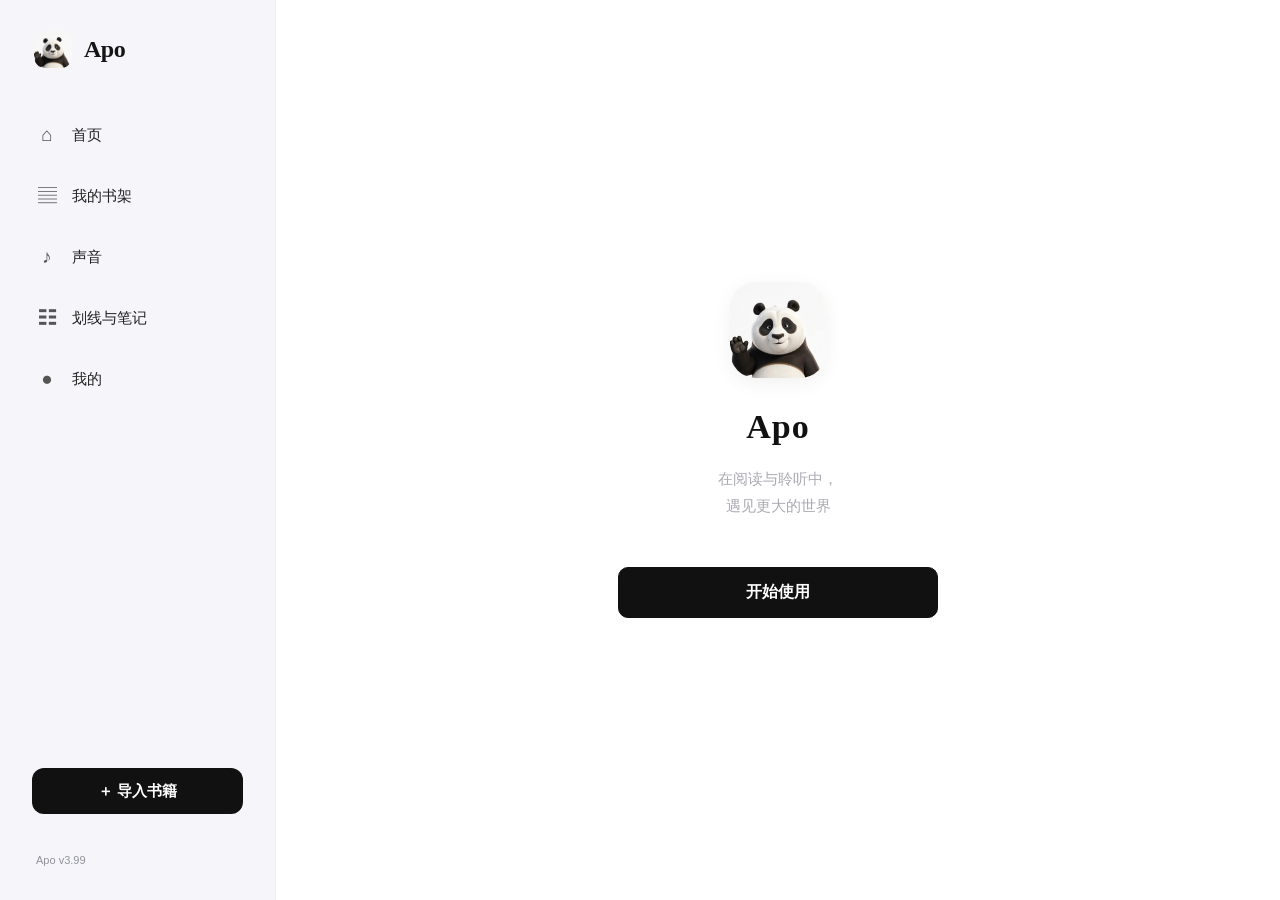
==== commit e3df186f: "v3.99: chapter drawer rebuilt as bottom sheet per Readify reference — drag handle, search/toc/marks " ====
--- a/index.html
+++ b/index.html
@@ -50,7 +50,7 @@
   <button class="sb-item" data-v="mine"><span class="ti">●</span>我的</button>
   <div class="sb-foot">
     <button class="sb-import" id="sb-add">＋ 导入书籍</button>
-    <div class="sb-ver">Apo v3.98</div>
+    <div class="sb-ver">Apo v3.99</div>
   </div>
 </aside>
 <div id="app">
@@ -213,7 +213,7 @@
     </header>
     <div id="ai-typeset-status" class="hidden"><span class="ai-spin">↻</span><span id="ai-typeset-status-t">AI排版中…</span></div>
     <div id="chapter-drawer" class="drawer hidden">
-      <div class="drawer-head"><span class="serif">目录</span> <button id="btn-chapters-close" class="btn-ghost">✕</button></div>
+      <div class="cd-handle" aria-hidden="true"></div>
       <div class="cd-seg" role="tablist">
         <button class="cd-seg-btn" data-tab="search">搜索</button>
         <button class="cd-seg-btn cur" data-tab="toc">目录</button>
@@ -229,15 +229,6 @@
         <div id="cd-search-results"></div>
       </div>
       <div class="cd-pane" id="cd-pane-toc">
-        <div class="drawer-tools">
-          <button id="dr-ai" class="btn-ghost sm">✦ AI 助手</button>
-          <button id="dr-type" class="btn-ghost sm">Aa 排版</button>
-          <button id="dr-bilingual" class="btn-ghost sm">🌐 双语</button>
-          <button id="dr-trbook" class="btn-ghost sm">📖 整书翻译</button>
-          <button id="dr-notes" class="btn-ghost sm">▤ 划线笔记</button>
-          <button id="dr-bookmark" class="btn-ghost sm">♧ 本页书签</button>
-          <div id="tr-progress" style="display:none;width:100%;font-size:12px;color:#666;padding:6px 0"></div>
-        </div>
         <div id="chapter-list"></div>
       </div>
       <div class="cd-pane hidden" id="cd-pane-marks">
@@ -558,7 +549,8 @@
       <button class="rbm-row" id="rbm-bookmark"><span class="rbm-ic">♧</span><span class="rbm-t">添加书签</span><span class="rbm-chev">›</span></button>
       <button class="rbm-row" id="rbm-notes"><span class="rbm-ic">▤</span><span class="rbm-t">笔记</span><span class="rbm-n" id="rbm-notes-n">0</span><span class="rbm-chev">›</span></button>
       <div class="rbm-row rbm-toggle-row"><span class="rbm-ic">✦</span><span class="rbm-t">情感增强 <em class="rbm-beta">BETA</em></span><button class="rbm-switch" id="rbm-emotion" role="switch" aria-checked="false" aria-label="情感增强"><span class="rbm-knob"></span></button></div>
-      <button class="rbm-row" id="rbm-tr"><span class="rbm-ic">🌐</span><span class="rbm-t">翻译设置</span><span class="rbm-chev">›</span></button>
+      <button class="rbm-row" id="rbm-tr"><span class="rbm-ic">🌐</span><span class="rbm-t">双语对照</span><span class="rbm-chev">›</span></button>
+      <button class="rbm-row" id="rbm-trbook"><span class="rbm-ic">📖</span><span class="rbm-t">整书翻译</span><span class="rbm-chev">›</span></button>
       <button class="rbm-row" id="rbm-cast"><span class="rbm-ic">🎭</span><span class="rbm-t">多角色配音</span><span class="rbm-chev">›</span></button>
       <button class="rbm-row" id="rbm-typeset"><span class="rbm-ic">✨</span><span class="rbm-t">AI 排版</span><span class="rbm-chev">›</span></button>
       <button class="rbm-row hidden" id="rbm-restore"><span class="rbm-ic">↩</span><span class="rbm-t">还原排版</span><span class="rbm-chev">›</span></button>
--- a/css/styles.css
+++ b/css/styles.css
@@ -113,7 +113,6 @@
 #content[data-theme=gray]{background:#f0f0f0;color:#333}
 #content[data-theme=darkblue]{background:#1a2332;color:#d0dce8}
 #content[data-theme=darkblue] .sent.active{background:#2a3a55;box-shadow:0 0 0 3px #2a3a55}
-.drawer-tools{display:flex;gap:8px;padding:12px 16px 0}
 /* 底部播放条 */
 #reader-player{flex:none;background:#fff;border-top:1px solid #f0f0f2;z-index:30;
   padding-bottom:env(safe-area-inset-bottom)}
@@ -205,12 +204,17 @@
 .icon-btn{border:none;background:none;font-size:21px;cursor:pointer;color:var(--ink);padding:6px}
 
 /* ---------- 抽屉 / 浮层 ---------- */
-.drawer{position:fixed;top:0;right:0;bottom:0;width:min(78vw,340px);background:#fff;z-index:70;
-  box-shadow:-12px 0 40px rgba(0,0,0,.12);display:flex;flex-direction:column}
-.drawer-head{display:flex;justify-content:space-between;align-items:center;padding:16px;font-weight:700;border-bottom:1px solid var(--line)}
+/* v3.99：目录抽屉改底部弹窗（对齐 Readify 参考图：拖动把手 + 三页签 + 干净章节列表） */
+.drawer{position:fixed;left:50%;transform:translateX(-50%);bottom:0;top:auto;width:100%;max-width:520px;max-height:82vh;background:#fff;z-index:70;
+  border-radius:22px 22px 0 0;box-shadow:0 -12px 40px rgba(0,0,0,.14);display:flex;flex-direction:column;
+  padding:8px 0 calc(20px + env(safe-area-inset-bottom))}
+.cd-handle{width:40px;height:4px;border-radius:2px;background:#d9d9de;margin:4px auto 6px;flex:none;touch-action:none}
 #chapter-list{overflow-y:auto;flex:1}
-#chapter-list .ch{padding:13px 16px;border-bottom:1px solid var(--line);font-size:15px;cursor:pointer}
-#chapter-list .ch.cur{color:var(--accent);font-weight:700;background:#f5f5f7}
+#chapter-list .ch{display:flex;align-items:center;justify-content:space-between;gap:12px;padding:14px 20px;border-bottom:1px solid var(--line);font-size:15px;cursor:pointer;color:#111}
+#chapter-list .ch .ch-t{flex:1;min-width:0;overflow:hidden;text-overflow:ellipsis;white-space:nowrap}
+#chapter-list .ch .ch-check{display:none;width:22px;height:22px;flex:none;border-radius:50%;background:#4a6cf7;color:#fff;align-items:center;justify-content:center;font-size:13px;font-weight:700}
+#chapter-list .ch.cur{color:#4a6cf7;font-weight:600;background:#eef2ff}
+#chapter-list .ch.cur .ch-check{display:flex}
 .sheet{position:fixed;left:50%;transform:translateX(-50%);bottom:0;width:100%;max-width:520px;z-index:70;
   background:#fff;border-radius:22px 22px 0 0;max-height:82vh;overflow-y:auto;
   padding:8px 18px calc(20px + env(safe-area-inset-bottom));box-shadow:0 -12px 40px rgba(0,0,0,.14)}
@@ -1193,10 +1197,10 @@
 .ts-swatches{display:flex;gap:14px;flex-wrap:wrap;padding:12px 0 16px}
 .ts-swatches button{width:38px;height:38px;border-radius:50%;background:var(--sw);border:1px solid rgba(0,0,0,.12);cursor:pointer;position:relative}
 .ts-swatches button.cur{box-shadow:0 0 0 2px #fff,0 0 0 4px #1d1d1f}
-/* --- 目录抽屉三段切换 --- */
-.cd-seg{display:flex;gap:6px;padding:12px 16px 0}
-.cd-seg-btn{flex:1;padding:8px 0;border:0;border-radius:999px;background:#f5f5f7;font-size:14px;color:#666;cursor:pointer}
-.cd-seg-btn.cur{background:#1d1d1f;color:#fff}
+/* --- 目录抽屉三段切换（胶囊页签，对齐 Readify 参考图） --- */
+.cd-seg{display:flex;background:#f2f2f4;border-radius:999px;padding:4px;margin:10px 16px 0;flex:none}
+.cd-seg-btn{flex:1;border:none;background:none;border-radius:999px;padding:8px 0;font-size:14px;color:#333;cursor:pointer}
+.cd-seg-btn.cur{background:#fff;color:#111;box-shadow:0 1px 3px rgba(0,0,0,.12);font-weight:700}
 .cd-pane{flex:1;overflow-y:auto;display:flex;flex-direction:column;min-height:0}
 .cd-pane.hidden{display:none}
 .cd-search-top{display:flex;gap:8px;padding:12px 16px 0}
@@ -1322,10 +1326,6 @@
 .pb-seg button.cur{background:#5b5bd6;color:#fff}
 .pb-seg button:disabled{opacity:.45;cursor:default}
 .pb-rowcard{display:flex;align-items:center;justify-content:space-between;gap:12px;background:#f5f5f7;border:none;border-radius:16px;padding:14px 16px;margin:12px 0;width:100%;text-align:left;cursor:pointer;font:inherit;color:inherit}
-/* 目录抽屉胶囊页签（图三）：圆角容器 + 胶囊按钮 */
-.cd-seg{display:flex;background:#f2f2f4;border-radius:999px;padding:4px;margin:12px 0}
-.cd-seg-btn{flex:1;border:none;background:none;border-radius:999px;padding:8px 0;font-size:14px;color:#333;cursor:pointer}
-.cd-seg-btn.cur{background:#fff;color:#111;box-shadow:0 1px 3px rgba(0,0,0,.12);font-weight:700}
 
 /* ============ v3.97 顶栏按 Notify 图重排：AI排版居中对称 ============ */
 #reader-bar{position:relative}
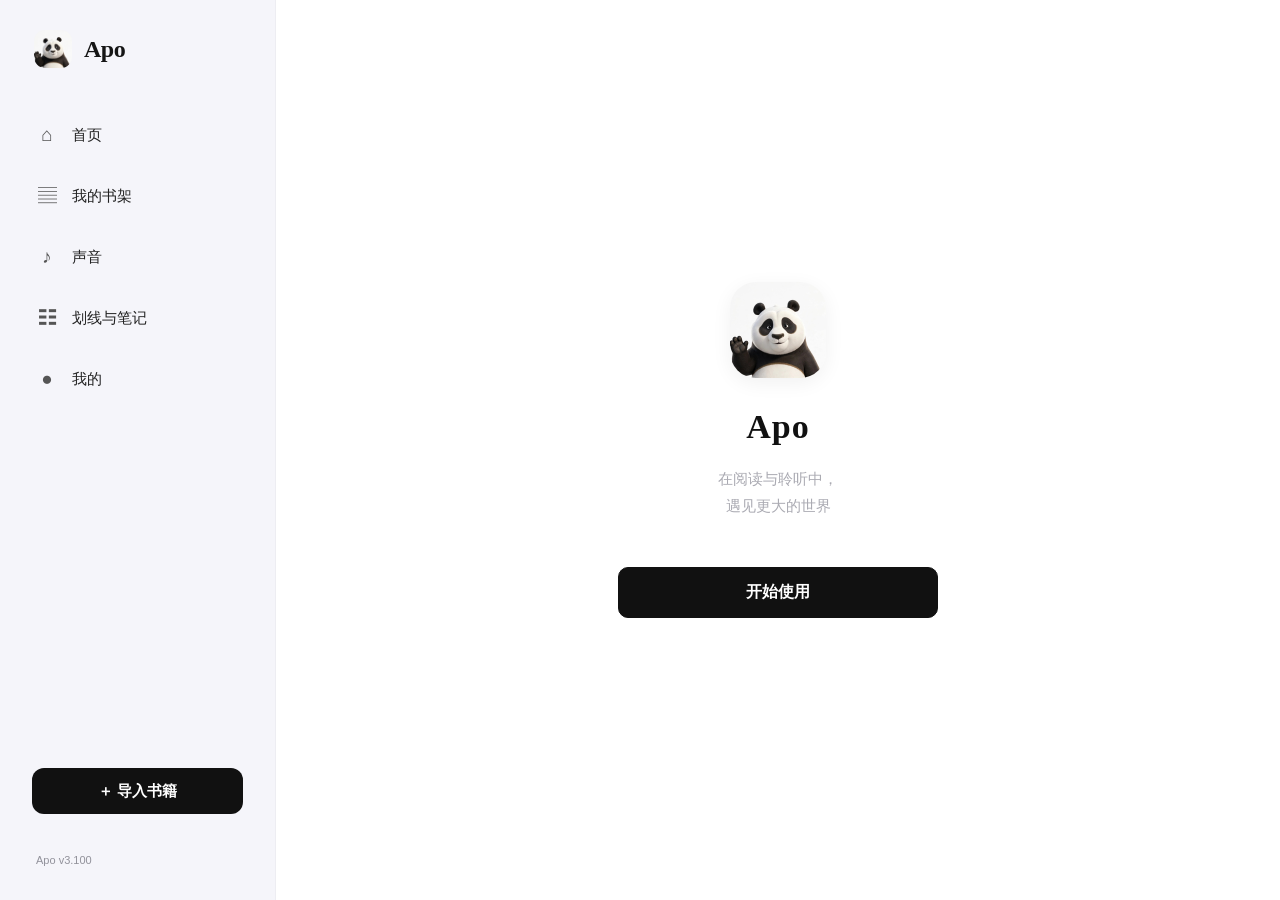
==== commit ca37daf6: "v3.100: nested TOC — chapter levels (TXT章/节 inference + EPUB NCX/nav parsing with anchor splitting)," ====
--- a/index.html
+++ b/index.html
@@ -50,7 +50,7 @@
   <button class="sb-item" data-v="mine"><span class="ti">●</span>我的</button>
   <div class="sb-foot">
     <button class="sb-import" id="sb-add">＋ 导入书籍</button>
-    <div class="sb-ver">Apo v3.99</div>
+    <div class="sb-ver">Apo v3.100</div>
   </div>
 </aside>
 <div id="app">
--- a/css/styles.css
+++ b/css/styles.css
@@ -211,6 +211,9 @@
 .cd-handle{width:40px;height:4px;border-radius:2px;background:#d9d9de;margin:4px auto 6px;flex:none;touch-action:none}
 #chapter-list{overflow-y:auto;flex:1}
 #chapter-list .ch{display:flex;align-items:center;justify-content:space-between;gap:12px;padding:14px 20px;border-bottom:1px solid var(--line);font-size:15px;cursor:pointer;color:#111}
+#chapter-list .ch .ch-chev{width:18px;flex:none;text-align:center;color:#999;font-size:16px;line-height:1;transition:transform .2s;cursor:pointer}
+#chapter-list .ch .ch-chev.open{transform:rotate(90deg)}
+#chapter-list .ch .ch-chev-sp{width:18px;flex:none}
 #chapter-list .ch .ch-t{flex:1;min-width:0;overflow:hidden;text-overflow:ellipsis;white-space:nowrap}
 #chapter-list .ch .ch-check{display:none;width:22px;height:22px;flex:none;border-radius:50%;background:#4a6cf7;color:#fff;align-items:center;justify-content:center;font-size:13px;font-weight:700}
 #chapter-list .ch.cur{color:#4a6cf7;font-weight:600;background:#eef2ff}
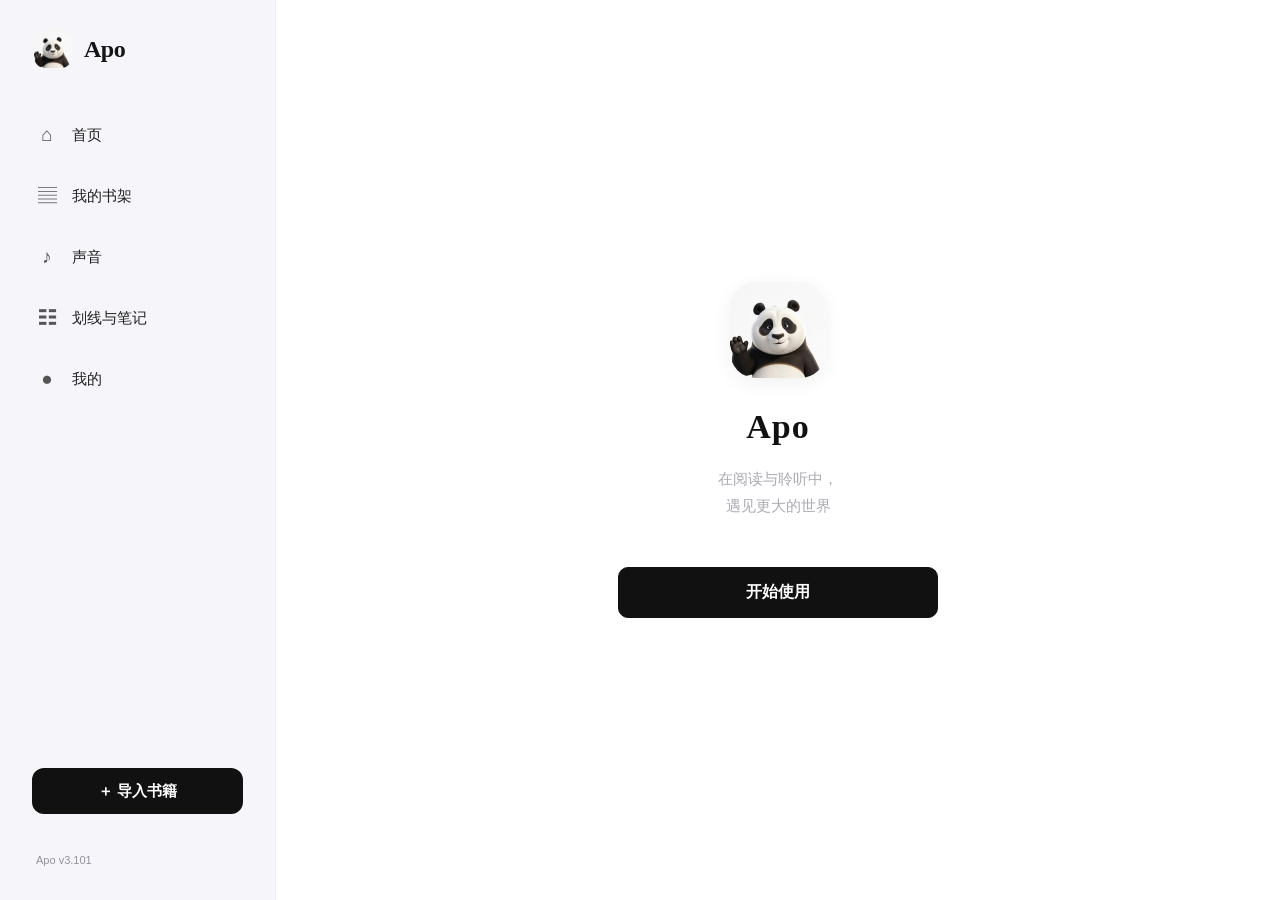
==== commit e5758bd4: "v3.101: haptic feedback — navigator.vibrate(8ms) on button tap + CSS :active 3D press (translateY 1p" ====
--- a/index.html
+++ b/index.html
@@ -50,7 +50,7 @@
   <button class="sb-item" data-v="mine"><span class="ti">●</span>我的</button>
   <div class="sb-foot">
     <button class="sb-import" id="sb-add">＋ 导入书籍</button>
-    <div class="sb-ver">Apo v3.100</div>
+    <div class="sb-ver">Apo v3.101</div>
   </div>
 </aside>
 <div id="app">
--- a/css/styles.css
+++ b/css/styles.css
@@ -204,6 +204,9 @@
 .icon-btn{border:none;background:none;font-size:21px;cursor:pointer;color:var(--ink);padding:6px}
 
 /* ---------- 抽屉 / 浮层 ---------- */
+/* v3.101：按钮 3D 按压感——按下瞬间下沉 1px + 缩小 2%，像按实体键；松开即回弹 */
+button, .ch, .cd-seg-btn, .rbm-row, .tab, .voice-row, .vs-chip, .pb-rowcard{transition:transform .08s ease, box-shadow .08s ease}
+button:active, .ch:active, .cd-seg-btn:active, .rbm-row:active, .tab:active, .voice-row:active, .vs-chip:active, .pb-rowcard:active{transform:translateY(1px) scale(.98)}
 /* v3.99：目录抽屉改底部弹窗（对齐 Readify 参考图：拖动把手 + 三页签 + 干净章节列表） */
 .drawer{position:fixed;left:50%;transform:translateX(-50%);bottom:0;top:auto;width:100%;max-width:520px;max-height:82vh;background:#fff;z-index:70;
   border-radius:22px 22px 0 0;box-shadow:0 -12px 40px rgba(0,0,0,.14);display:flex;flex-direction:column;
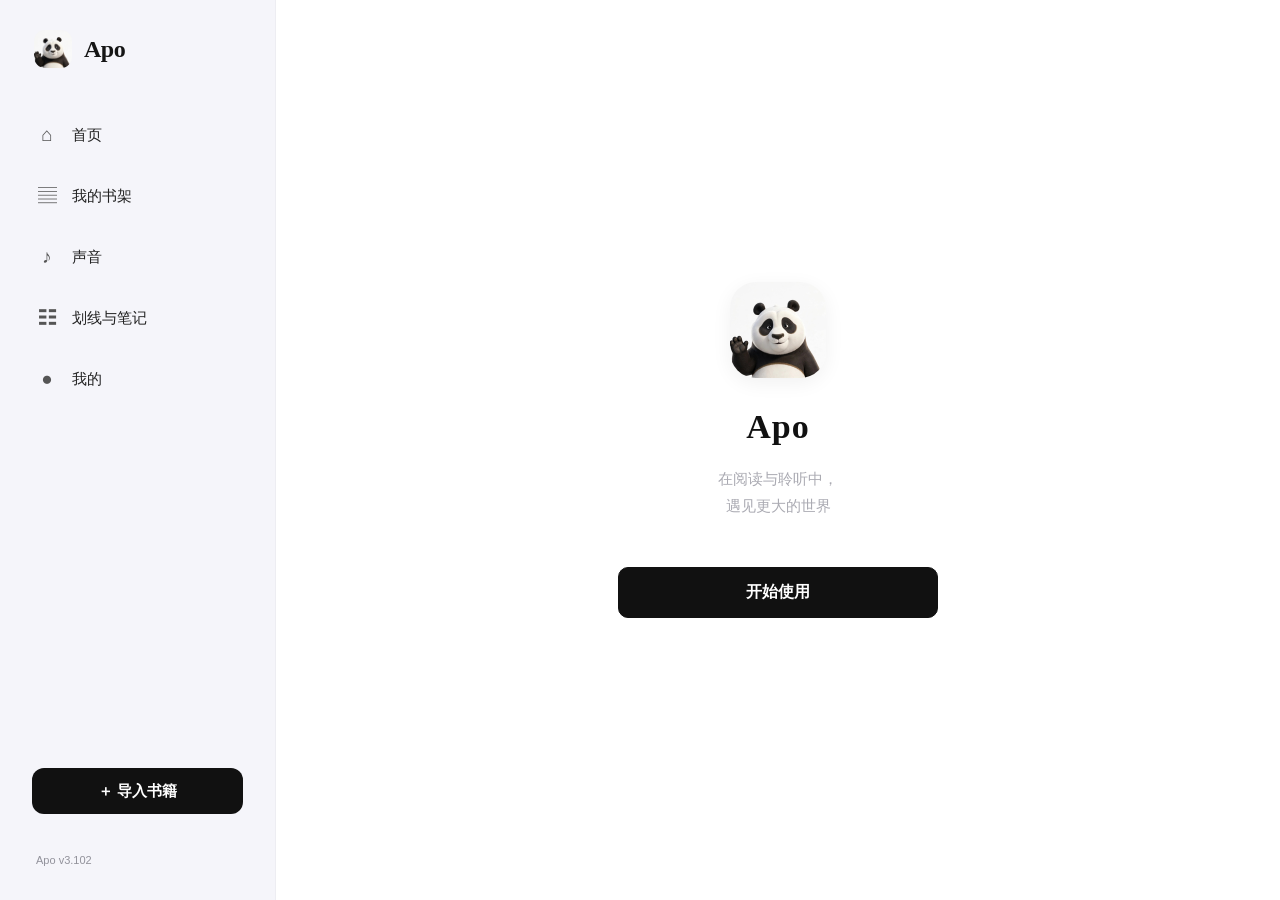
==== commit a9e9601a: "v3.102: tap no longer flips page — remove tap-to-flip (onFlipUp/click), hide prev/next arrow buttons" ====
--- a/index.html
+++ b/index.html
@@ -50,7 +50,7 @@
   <button class="sb-item" data-v="mine"><span class="ti">●</span>我的</button>
   <div class="sb-foot">
     <button class="sb-import" id="sb-add">＋ 导入书籍</button>
-    <div class="sb-ver">Apo v3.101</div>
+    <div class="sb-ver">Apo v3.102</div>
   </div>
 </aside>
 <div id="app">
@@ -488,8 +488,6 @@
     <div class="ms-sec">排版</div>
     <div class="ms-row"><div><div class="ms-t">两端对齐</div></div><button class="ms-switch on" id="ms-justify" role="switch" aria-checked="true"><span class="ms-knob"></span></button></div>
     <div class="ms-sec">翻页操作</div>
-    <div class="ms-row"><div><div class="ms-t">点击翻页</div><div class="ms-sub">关闭时仅支持滑动翻页</div></div><button class="ms-switch on" id="ms-tapflip" role="switch" aria-checked="true"><span class="ms-knob"></span></button></div>
-    <div class="ms-row"><div><div class="ms-t">单手模式</div><div class="ms-sub">点击左侧也翻至下页</div></div><button class="ms-switch" id="ms-onehand" role="switch" aria-checked="false"><span class="ms-knob"></span></button></div>
     <div class="ms-row"><div><div class="ms-t">音量键翻页</div><div class="ms-sub">网页版暂不支持</div></div><button class="ms-switch" id="ms-volkey" role="switch" aria-checked="false"><span class="ms-knob"></span></button></div>
     <div class="ms-sec">通用</div>
     <button class="ms-row ms-link" id="ms-display"><div><div class="ms-t">阅读显示</div></div><span class="ms-chev">›</span></button>
--- a/css/styles.css
+++ b/css/styles.css
@@ -770,6 +770,8 @@
 body.reader-immersive #reader-bar,
 body.reader-immersive #reader-player,
 body.reader-immersive #reader-fabs,
+/* v3.102：藏掉左右翻页箭头（点按翻页已移除；箭头盖在正文边缘，点一下就翻页，与"点按绝不翻页"冲突；翻页只走滑动/进度条/目录） */
+.reader-turn-controls{display:none !important}
 body.reader-immersive .reader-turn-controls{display:none !important}
 body.reader-immersive #view-reader #reader-pages{padding-top:max(12px, env(safe-area-inset-top, 12px)) !important;padding-bottom:max(12px, env(safe-area-inset-bottom, 12px)) !important}
 
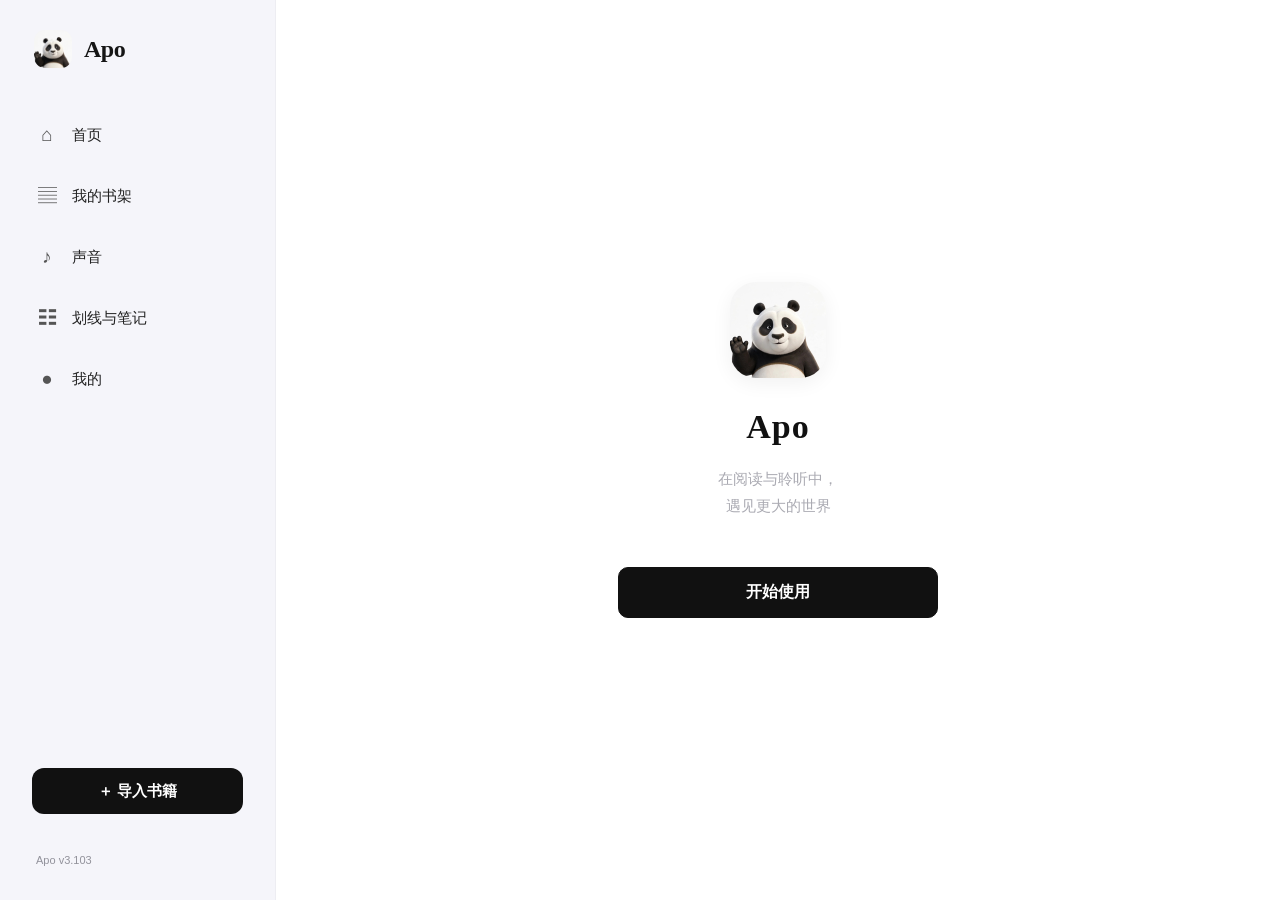
==== commit 2a0d79ba: "v3.103: remove sentence tap-to-seek entirely — v3.102 suppress only worked for clean taps (dx/dy<=10" ====
--- a/index.html
+++ b/index.html
@@ -50,7 +50,7 @@
   <button class="sb-item" data-v="mine"><span class="ti">●</span>我的</button>
   <div class="sb-foot">
     <button class="sb-import" id="sb-add">＋ 导入书籍</button>
-    <div class="sb-ver">Apo v3.102</div>
+    <div class="sb-ver">Apo v3.103</div>
   </div>
 </aside>
 <div id="app">
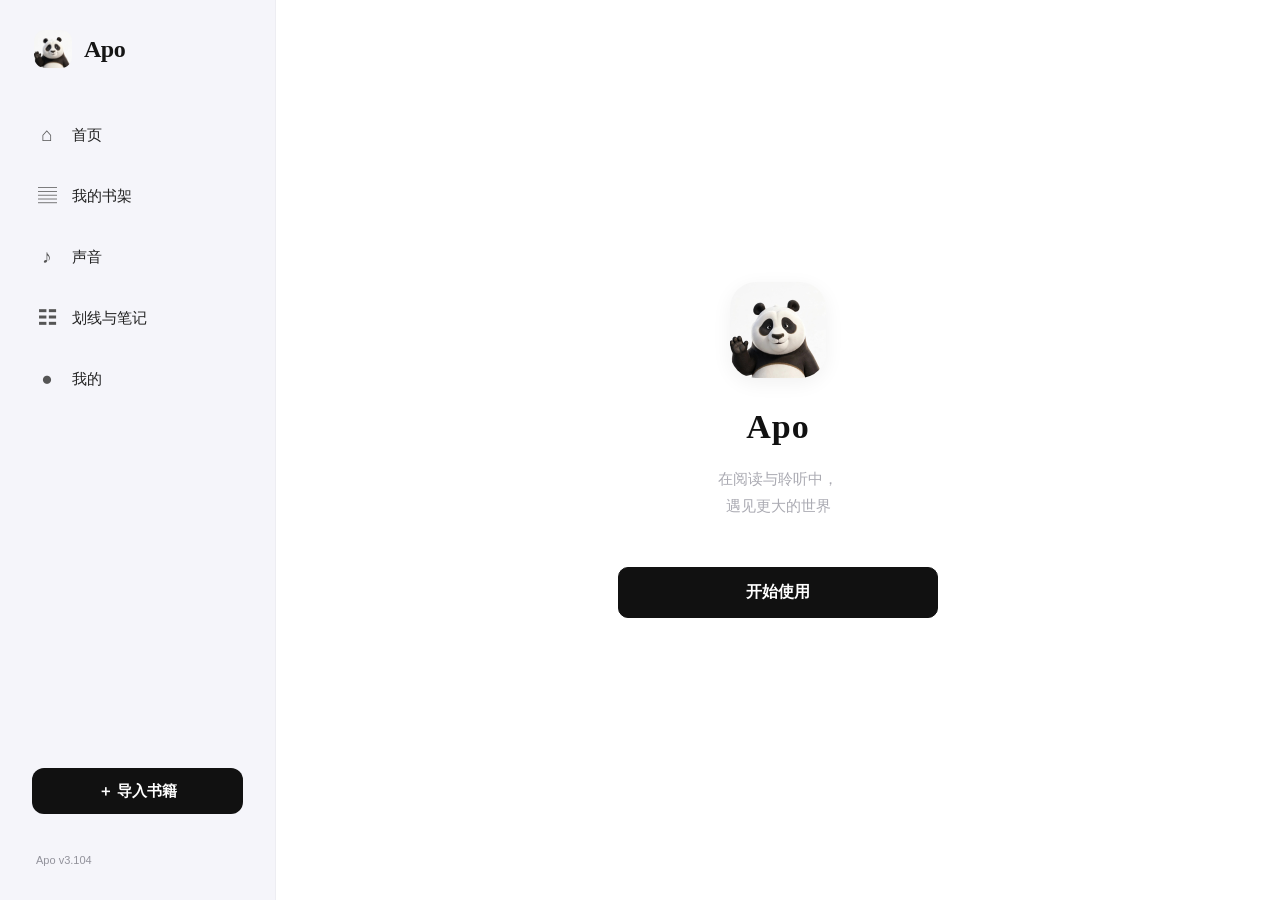
==== commit 5c569995: "v3.104: repaginate anchors to first visible sentence (sentenceOfPage(PG.page)) instead of stale cur." ====
--- a/index.html
+++ b/index.html
@@ -50,7 +50,7 @@
   <button class="sb-item" data-v="mine"><span class="ti">●</span>我的</button>
   <div class="sb-foot">
     <button class="sb-import" id="sb-add">＋ 导入书籍</button>
-    <div class="sb-ver">Apo v3.103</div>
+    <div class="sb-ver">Apo v3.104</div>
   </div>
 </aside>
 <div id="app">
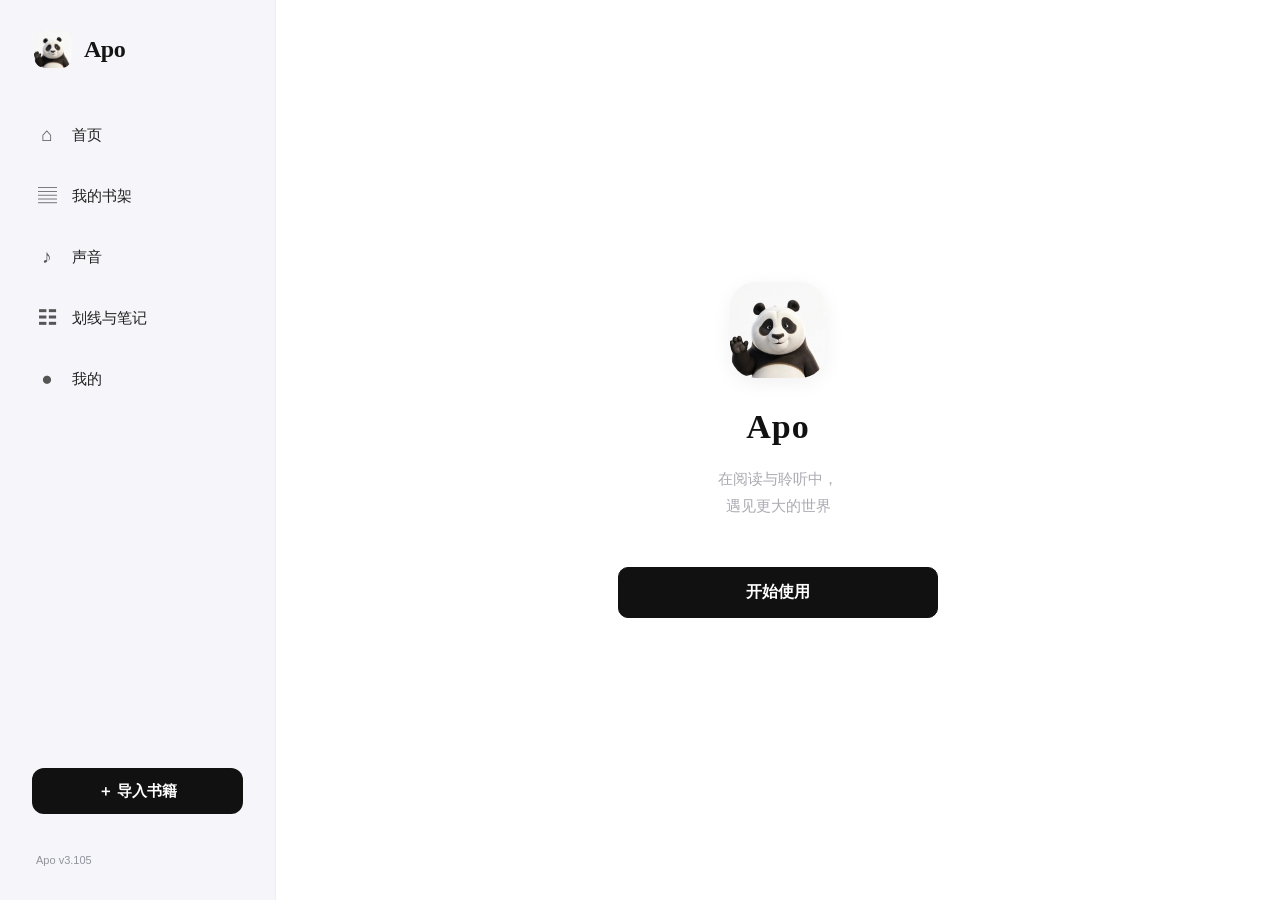
==== commit 1384701e: "v3.105: AZW3/MOBI/AZW import — real KF8/MOBI7 parser (js/azw3.js: PalmDB + MOBI header + PalmDOC dec" ====
--- a/index.html
+++ b/index.html
@@ -50,7 +50,7 @@
   <button class="sb-item" data-v="mine"><span class="ti">●</span>我的</button>
   <div class="sb-foot">
     <button class="sb-import" id="sb-add">＋ 导入书籍</button>
-    <div class="sb-ver">Apo v3.104</div>
+    <div class="sb-ver">Apo v3.105</div>
   </div>
 </aside>
 <div id="app">
@@ -172,7 +172,7 @@
       </section>
     </div>
     <input type="file" id="ocr-input" accept="image/*" hidden>
-    <input type="file" id="file-input" accept=".pdf,.epub,.txt,.docx,.md,.html,.htm,.fb2" multiple hidden>
+    <input type="file" id="file-input" accept=".pdf,.epub,.txt,.docx,.md,.html,.htm,.fb2,.azw3,.mobi,.azw" multiple hidden>
   </main>
 
   <!-- 搜书（正版来源） -->
@@ -763,6 +763,7 @@
 <script src="js/ai.js"></script>
 <script src="js/voice.js"></script>
 <script src="js/paginate.js"></script>
+<script src="js/azw3.js"></script>
 <script src="js/flip.js"></script>
 <script src="js/app.js"></script>
 <script src="js/typeset.js"></script>
